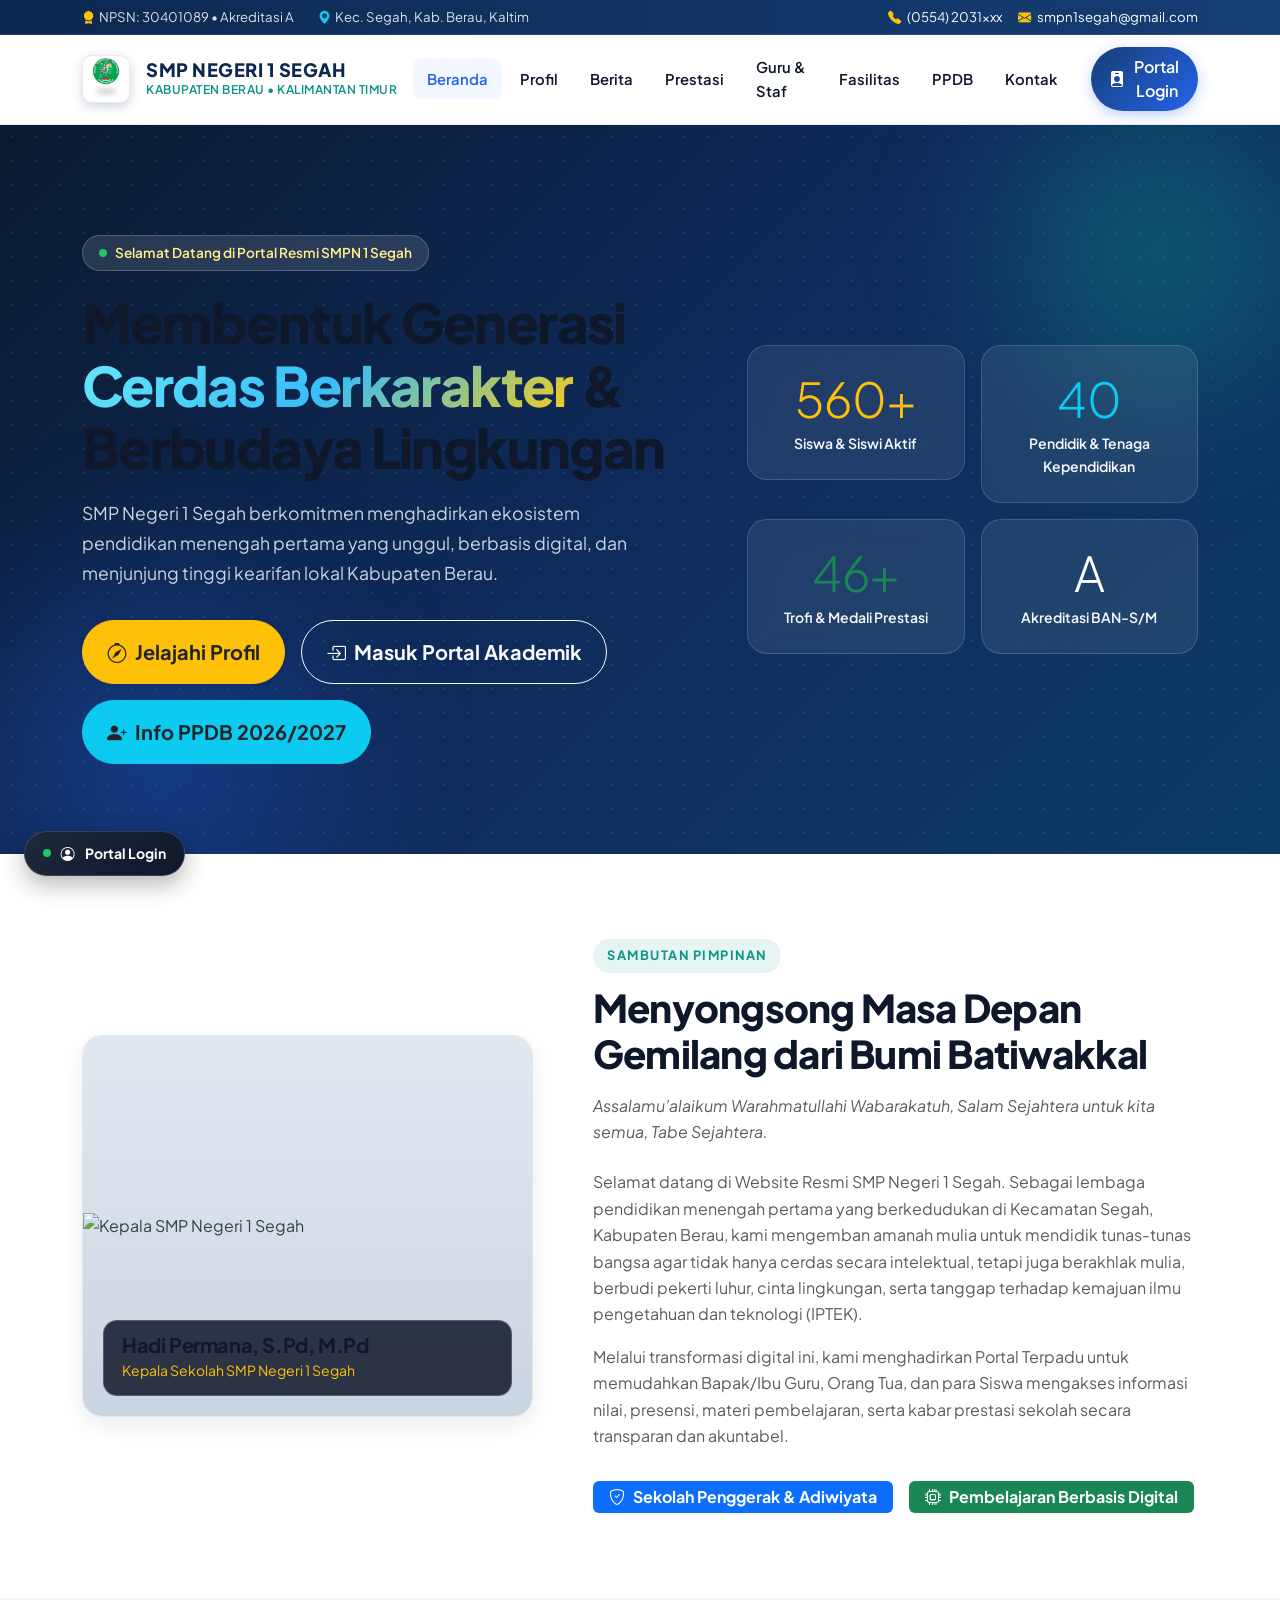
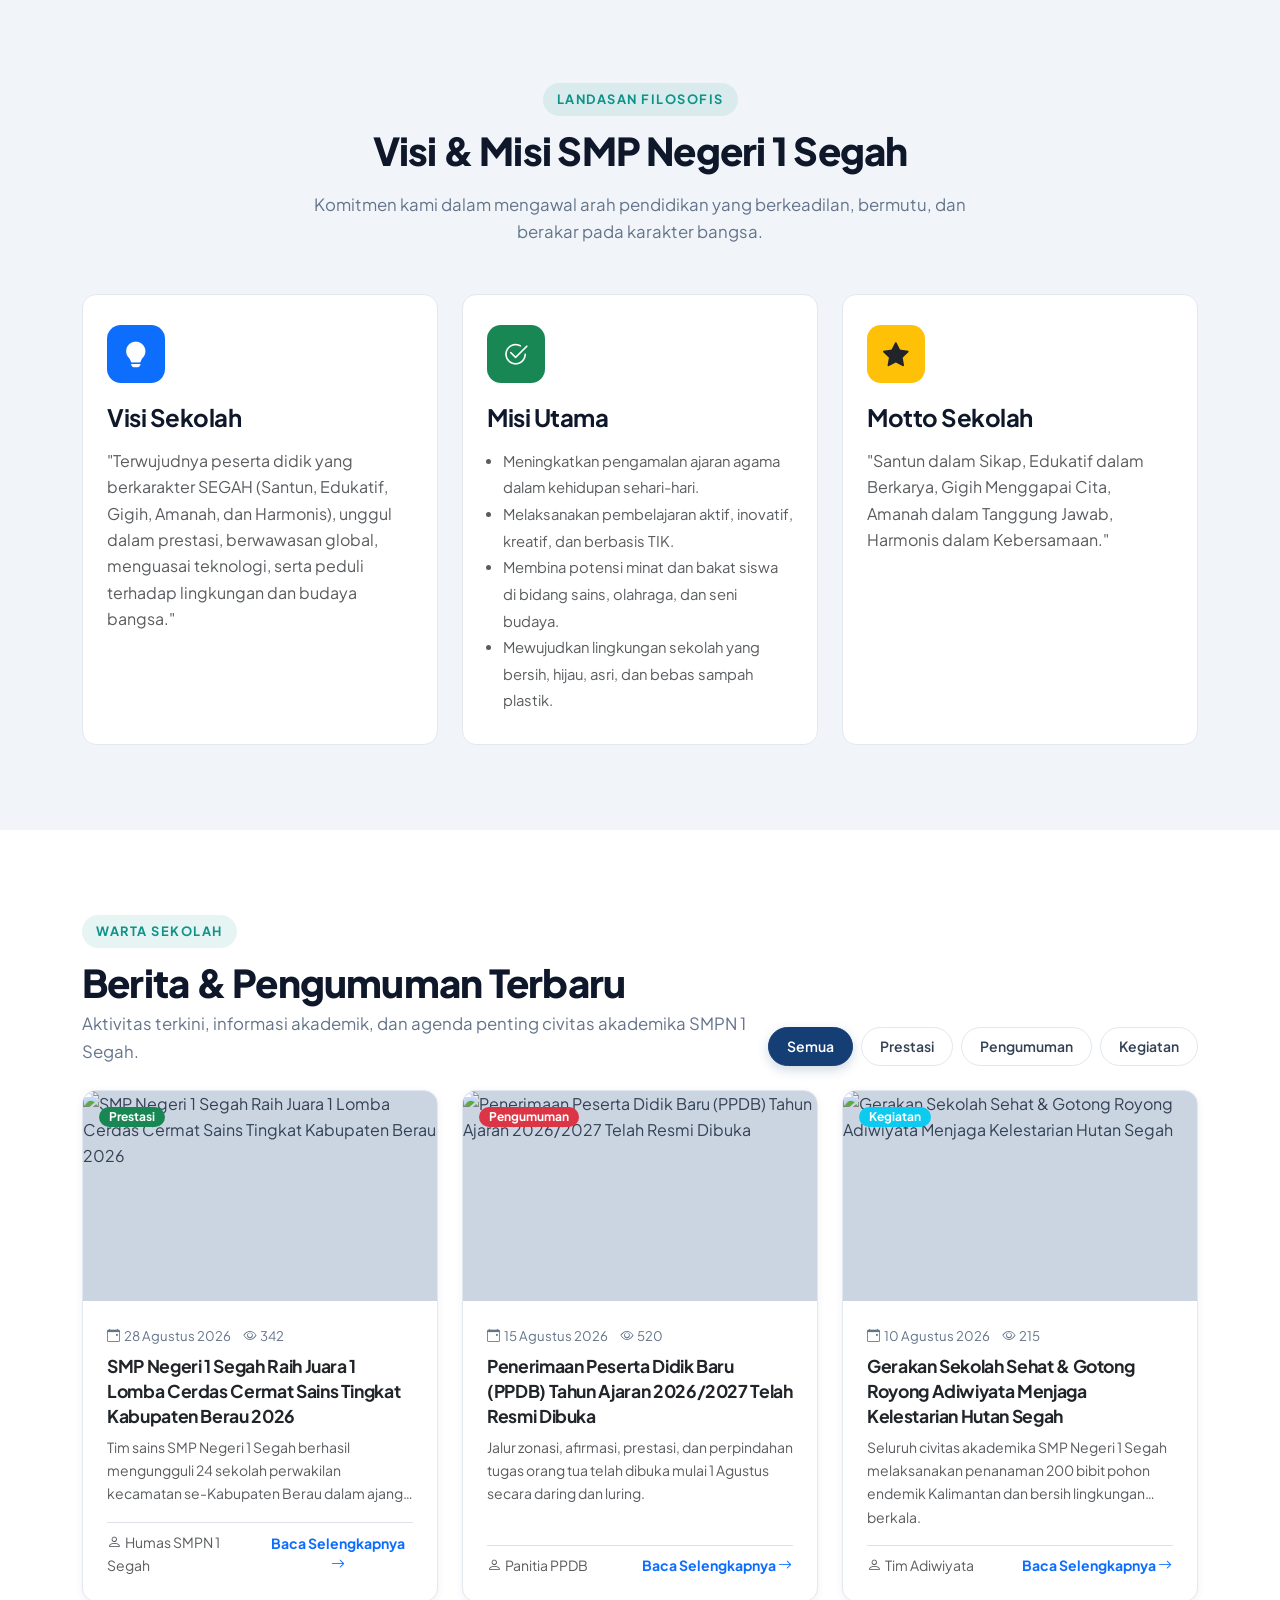
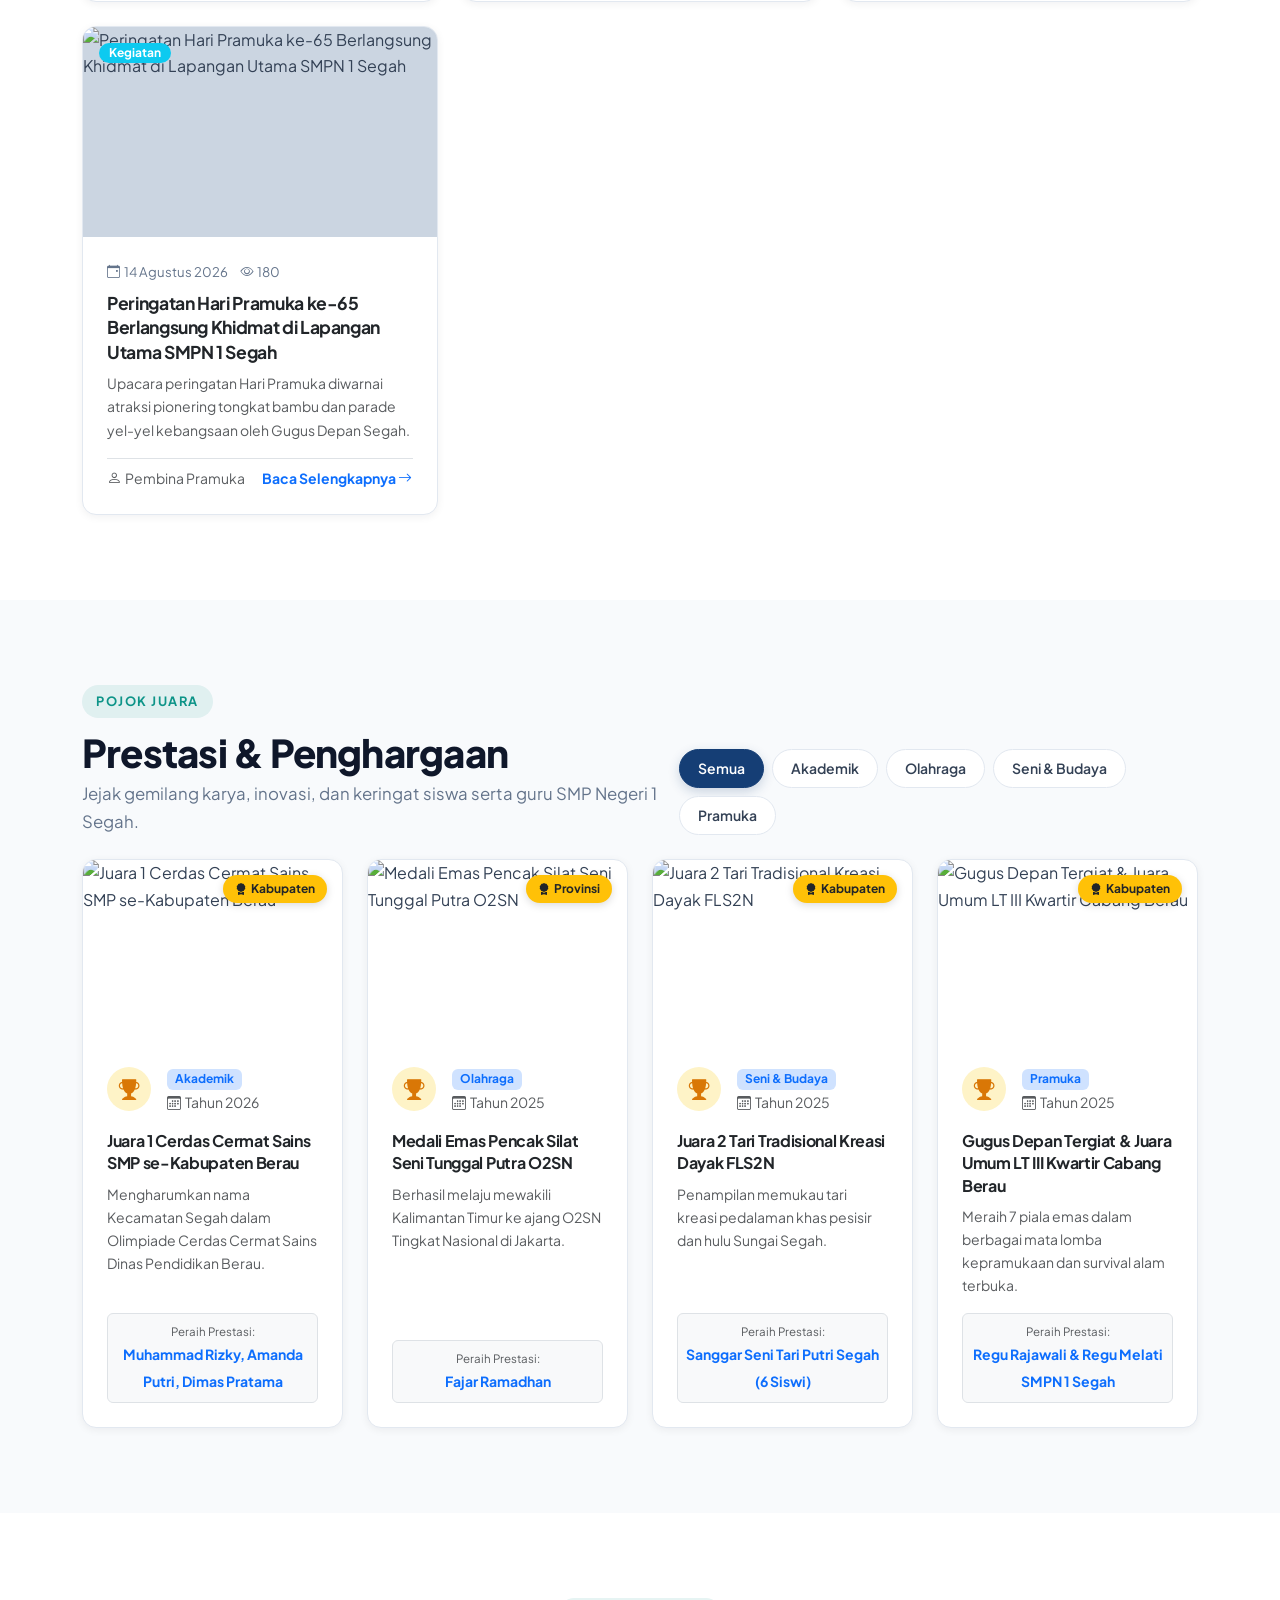
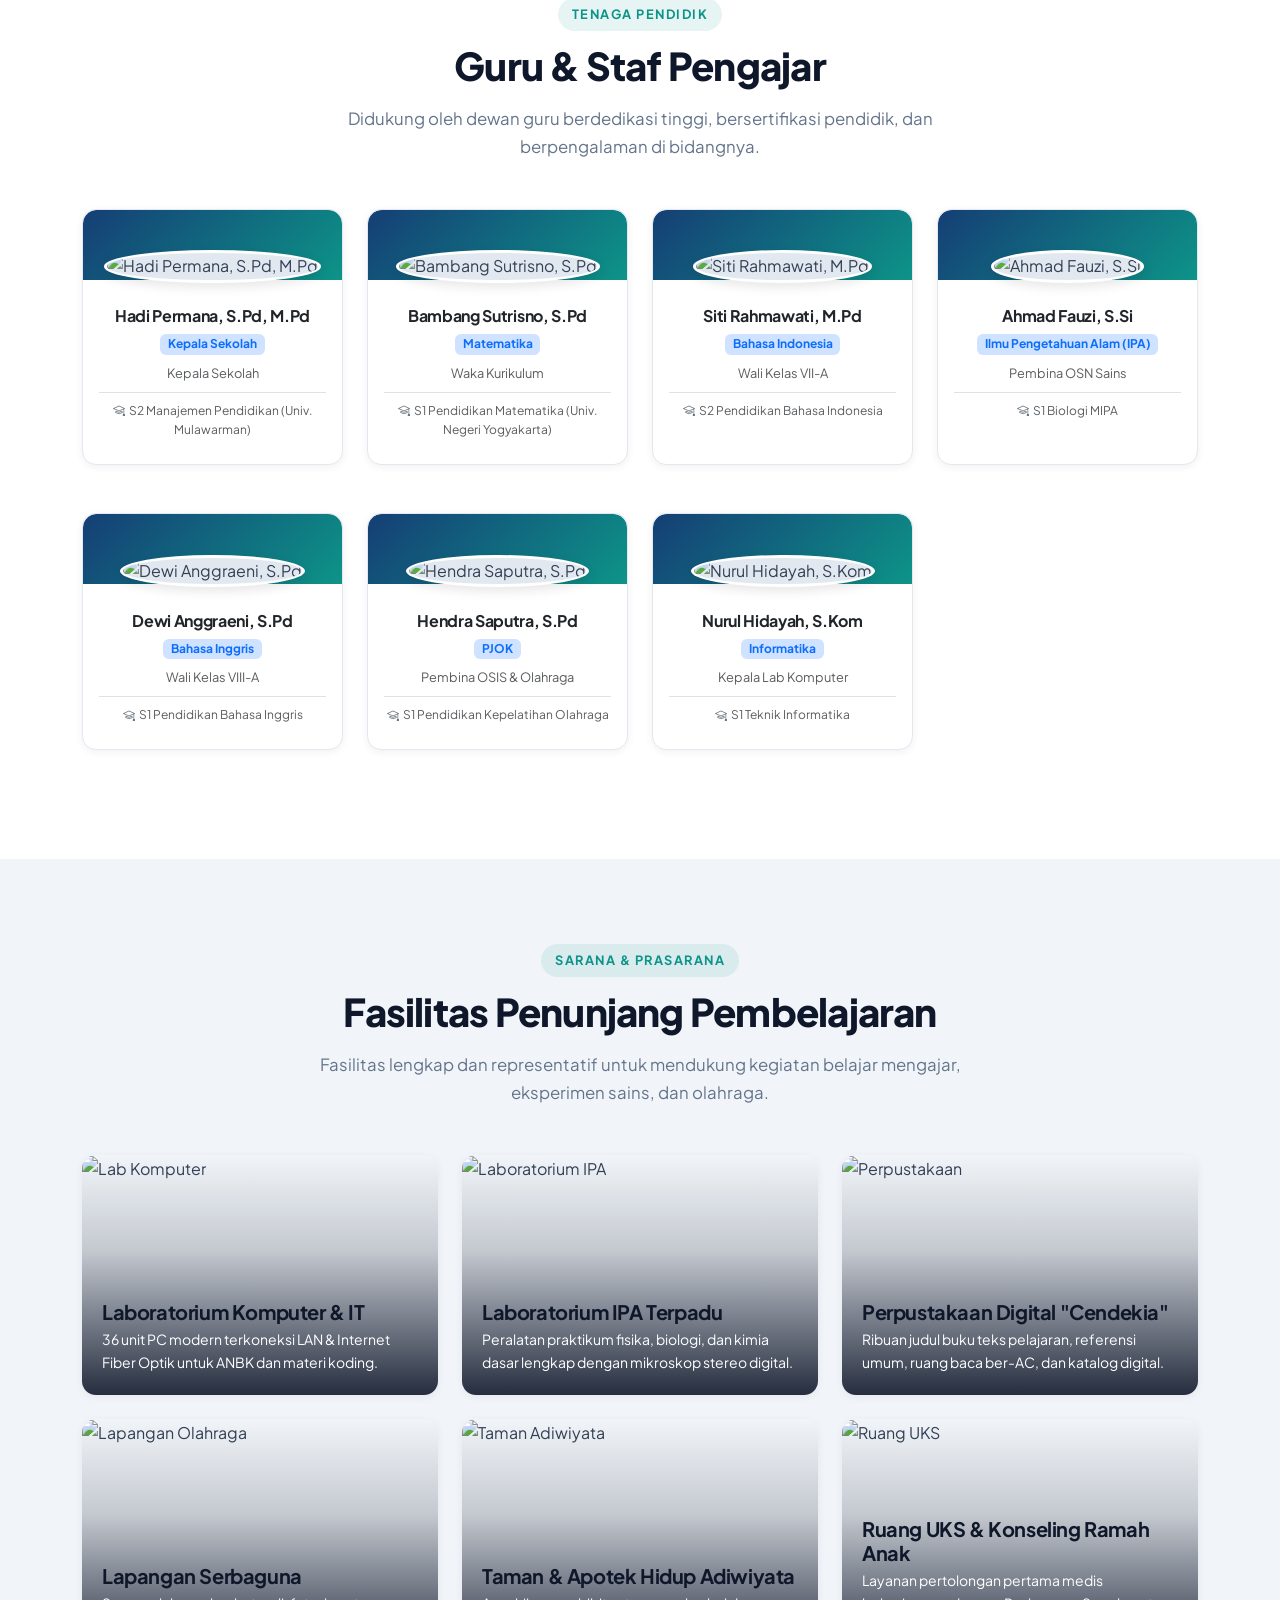
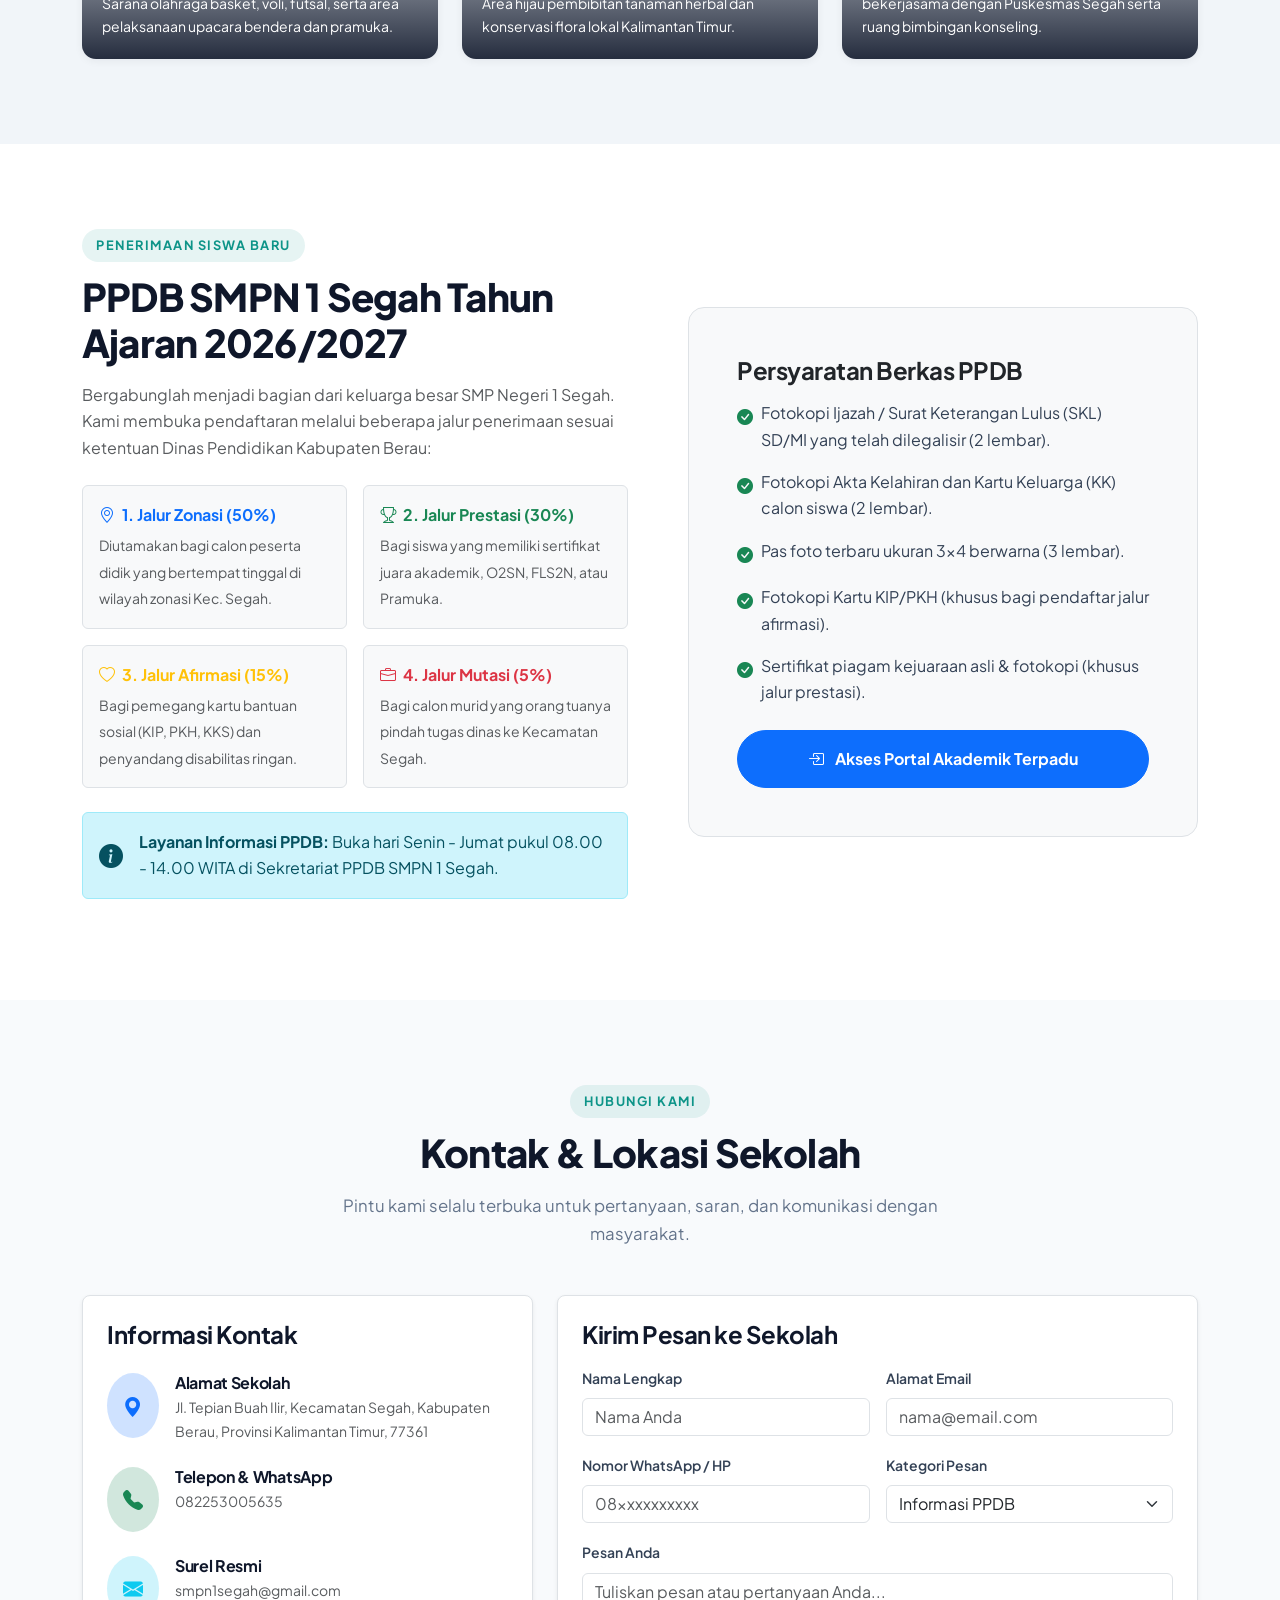
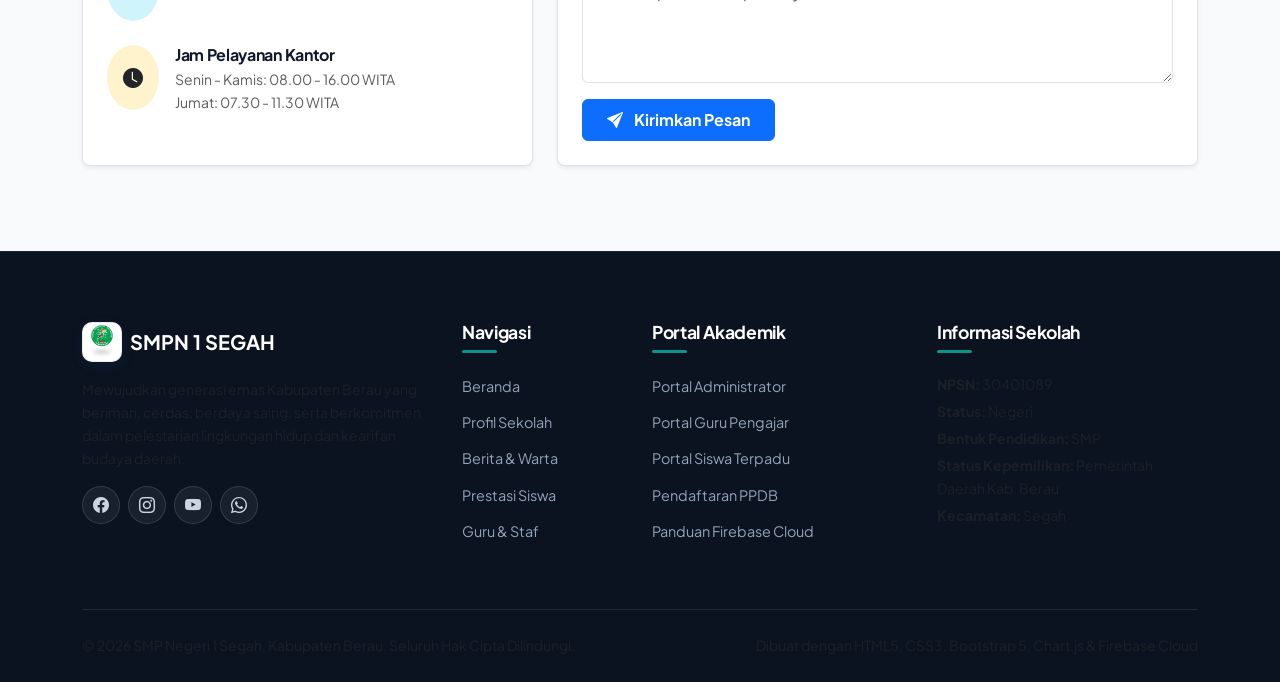
==== index.html @ 941b92c0 "Update index.html" ====
<!DOCTYPE html>
<html lang="id">
<head>
  <meta charset="UTF-8">
  <meta name="viewport" content="width=device-width, initial-scale=1.0">
  <title>SMP Negeri 1 Segah - Berkarakter, Berprestasi, Berwawasan Lingkungan</title>
  <meta name="description" content="Website Resmi SMP Negeri 1 Segah, Kabupaten Berau, Kalimantan Timur. Informasi profil sekolah, berita kegiatan, prestasi siswa, dan portal akademik terpadu.">

  <!-- Google Fonts: Plus Jakarta Sans -->
  <link rel="preconnect" href="https://fonts.googleapis.com">
  <link rel="preconnect" href="https://fonts.gstatic.com" crossorigin>
  <link href="https://fonts.googleapis.com/css2?family=Plus+Jakarta+Sans:wght@300;400;500;600;700;800&display=swap" rel="stylesheet">

  <!-- Bootstrap 5.3.3 CSS -->
  <link href="https://cdn.jsdelivr.net/npm/bootstrap@5.3.3/dist/css/bootstrap.min.css" rel="stylesheet">
  <!-- Bootstrap Icons -->
  <link rel="stylesheet" href="https://cdn.jsdelivr.net/npm/bootstrap-icons@1.11.3/font/bootstrap-icons.min.css">

  <!-- Favicon -->
  <link rel="icon" type="image/jpeg" href="logo.jpg">

  <!-- Custom CSS -->
  <link rel="stylesheet" href="css/style.css">
</head>
<body id="beranda">

  <!-- TOPBAR -->
  <div class="topbar d-none d-md-block">
    <div class="container d-flex justify-content-between align-items-center">
      <div class="d-flex align-items-center gap-4">
        <span class="d-flex align-items-center gap-1">
          <i class="bi bi-award-fill text-warning"></i> NPSN: 30401089 • Akreditasi A
        </span>
        <span class="d-flex align-items-center gap-1">
          <i class="bi bi-geo-alt-fill text-info"></i> Kec. Segah, Kab. Berau, Kaltim
        </span>
      </div>
      <div class="d-flex align-items-center gap-3">
        <a href="tel:081234567890" class="text-white text-decoration-none">
          <i class="bi bi-telephone-fill me-1 text-warning"></i> (0554) 2031xxx
        </a>
        <a href="mailto:smpn1segah@gmail.com" class="text-white text-decoration-none">
          <i class="bi bi-envelope-fill me-1 text-warning"></i> smpn1segah@gmail.com
        </a>
      </div>
    </div>
  </div>

  <!-- NAVBAR -->
  <nav class="navbar navbar-expand-lg navbar-main sticky-top">
    <div class="container">
      <a class="navbar-brand d-flex align-items-center gap-3" href="#beranda">
        <img src="logo.jpg" alt="Logo SMP Negeri 1 Segah" class="school-logo-img">
        <div>
          <div class="school-brand-title">SMP NEGERI 1 SEGAH</div>
          <div class="school-brand-sub">KABUPATEN BERAU • KALIMANTAN TIMUR</div>
        </div>
      </a>

      <button class="navbar-toggler border-0 shadow-none" type="button" data-bs-toggle="collapse" data-bs-target="#navbarMainContent" aria-controls="navbarMainContent" aria-expanded="false" aria-label="Toggle navigation">
        <i class="bi bi-list fs-1 text-primary"></i>
      </button>

      <div class="collapse navbar-collapse" id="navbarMainContent">
        <ul class="navbar-nav ms-auto mb-2 mb-lg-0 align-items-lg-center gap-lg-1">
          <li class="nav-item"><a class="nav-link active" href="#beranda">Beranda</a></li>
          <li class="nav-item"><a class="nav-link" href="#sambutan">Profil</a></li>
          <li class="nav-item"><a class="nav-link" href="#berita">Berita</a></li>
          <li class="nav-item"><a class="nav-link" href="#prestasi">Prestasi</a></li>
          <li class="nav-item"><a class="nav-link" href="#guru">Guru & Staf</a></li>
          <li class="nav-item"><a class="nav-link" href="#fasilitas">Fasilitas</a></li>
          <li class="nav-item"><a class="nav-link" href="#ppdb">PPDB</a></li>
          <li class="nav-item"><a class="nav-link" href="#kontak">Kontak</a></li>
          <li class="nav-item ms-lg-3 mt-2 mt-lg-0">
            <a href="login.html" class="btn btn-portal-nav">
              <i class="bi bi-person-badge-fill"></i>
              <span>Portal Login</span>
            </a>
          </li>
        </ul>
      </div>
    </div>
  </nav>

  <!-- HERO SECTION -->
  <header class="hero-section">
    <div class="hero-pattern"></div>
    <div class="hero-glow-1"></div>
    <div class="hero-glow-2"></div>
    <div class="container position-relative">
      <div class="row align-items-center gy-5">
        <div class="col-lg-7">
          <div class="hero-badge">
            <span class="pulse-badge"></span>
            Selamat Datang di Portal Resmi SMPN 1 Segah
          </div>
          <h1 class="hero-title">
            Membentuk Generasi <span>Cerdas Berkarakter</span> & Berbudaya Lingkungan
          </h1>
          <p class="hero-desc">
            SMP Negeri 1 Segah berkomitmen menghadirkan ekosistem pendidikan menengah pertama yang unggul, berbasis digital, dan menjunjung tinggi kearifan lokal Kabupaten Berau.
          </p>
          <div class="d-flex flex-wrap gap-3">
            <a href="#sambutan" class="btn btn-warning btn-lg fw-bold px-4 py-3 rounded-pill text-dark shadow-sm">
              <i class="bi bi-compass me-2"></i>Jelajahi Profil
            </a>
            <a href="login.html" class="btn btn-outline-light btn-lg fw-bold px-4 py-3 rounded-pill">
              <i class="bi bi-box-arrow-in-right me-2"></i>Masuk Portal Akademik
            </a>
            <a href="#ppdb" class="btn btn-info btn-lg fw-bold px-4 py-3 rounded-pill text-dark">
              <i class="bi bi-person-plus-fill me-2"></i>Info PPDB 2026/2027
            </a>
          </div>
        </div>

        <div class="col-lg-5">
          <div class="row g-3">
            <div class="col-6">
              <div class="hero-card-stat text-center">
                <div class="display-5 fw-extrabold text-warning stat-counter" data-target="560" data-suffix="+">0</div>
                <div class="small text-light mt-1 fw-semibold">Siswa & Siswi Aktif</div>
              </div>
            </div>
            <div class="col-6">
              <div class="hero-card-stat text-center">
                <div class="display-5 fw-extrabold text-info stat-counter" data-target="40">0</div>
                <div class="small text-light mt-1 fw-semibold">Pendidik & Tenaga Kependidikan</div>
              </div>
            </div>
            <div class="col-6">
              <div class="hero-card-stat text-center">
                <div class="display-5 fw-extrabold text-success stat-counter" data-target="46" data-suffix="+">0</div>
                <div class="small text-light mt-1 fw-semibold">Trofi & Medali Prestasi</div>
              </div>
            </div>
            <div class="col-6">
              <div class="hero-card-stat text-center">
                <div class="display-5 fw-extrabold text-white">A</div>
                <div class="small text-light mt-1 fw-semibold">Akreditasi BAN-S/M</div>
              </div>
            </div>
          </div>
        </div>
      </div>
    </div>
  </header>

  <!-- SAMBUTAN KEPALA SEKOLAH -->
  <section id="sambutan" class="section-padding bg-white">
    <div class="container">
      <div class="row align-items-center gy-4">
        <div class="col-lg-5">
          <div class="kepsek-card">
            <div class="kepsek-img-wrap">
              <img src="https://images.unsplash.com/photo-1560250097-0b93528c311a?w=800&auto=format&fit=crop&q=80" alt="Kepala SMP Negeri 1 Segah" class="img-fluid" style="object-fit: cover; width: 100%; height: 100%;">
              <div class="kepsek-badge">
                <h5 class="fw-bold mb-0">Hadi Permana, S.Pd, M.Pd</h5>
                <small class="text-warning">Kepala Sekolah SMP Negeri 1 Segah</small>
              </div>
            </div>
          </div>
        </div>
        <div class="col-lg-7 ps-lg-5">
          <span class="section-tag">Sambutan Pimpinan</span>
          <h2 class="section-title">Menyongsong Masa Depan Gemilang dari Bumi Batiwakkal</h2>
          <p class="text-muted leading-relaxed mb-4">
            <em>Assalamu’alaikum Warahmatullahi Wabarakatuh, Salam Sejahtera untuk kita semua, Tabe Sejahtera.</em>
          </p>
          <p class="text-muted leading-relaxed">
            Selamat datang di Website Resmi SMP Negeri 1 Segah. Sebagai lembaga pendidikan menengah pertama yang berkedudukan di Kecamatan Segah, Kabupaten Berau, kami mengemban amanah mulia untuk mendidik tunas-tunas bangsa agar tidak hanya cerdas secara intelektual, tetapi juga berakhlak mulia, berbudi pekerti luhur, cinta lingkungan, serta tanggap terhadap kemajuan ilmu pengetahuan dan teknologi (IPTEK).
          </p>
          <p class="text-muted leading-relaxed">
            Melalui transformasi digital ini, kami menghadirkan Portal Terpadu untuk memudahkan Bapak/Ibu Guru, Orang Tua, dan para Siswa mengakses informasi nilai, presensi, materi pembelajaran, serta kabar prestasi sekolah secara transparan dan akuntabel.
          </p>
          <div class="d-flex align-items-center gap-3 pt-3">
            <div class="badge bg-primary px-3 py-2 fs-6">
              <i class="bi bi-shield-check me-2"></i>Sekolah Penggerak & Adiwiyata
            </div>
            <div class="badge bg-success px-3 py-2 fs-6">
              <i class="bi bi-cpu me-2"></i>Pembelajaran Berbasis Digital
            </div>
          </div>
        </div>
      </div>
    </div>
  </section>

  <!-- VISI & MISI & NILAI -->
  <section class="section-padding" style="background-color: #f1f5f9;">
    <div class="container">
      <div class="text-center mb-5">
        <span class="section-tag">Landasan Filosofis</span>
        <h2 class="section-title">Visi & Misi SMP Negeri 1 Segah</h2>
        <p class="section-subtitle">Komitmen kami dalam mengawal arah pendidikan yang berkeadilan, bermutu, dan berakar pada karakter bangsa.</p>
      </div>

      <div class="row g-4">
        <div class="col-lg-4">
          <div class="vm-card">
            <div class="vm-icon bg-primary text-white">
              <i class="bi bi-lightbulb-fill"></i>
            </div>
            <h4 class="fw-bold mb-3">Visi Sekolah</h4>
            <p class="text-muted">
              "Terwujudnya peserta didik yang berkarakter SEGAH (Santun, Edukatif, Gigih, Amanah, dan Harmonis), unggul dalam prestasi, berwawasan global, menguasai teknologi, serta peduli terhadap lingkungan dan budaya bangsa."
            </p>
          </div>
        </div>
        <div class="col-lg-4">
          <div class="vm-card">
            <div class="vm-icon bg-success text-white">
              <i class="bi bi-check2-circle"></i>
            </div>
            <h4 class="fw-bold mb-3">Misi Utama</h4>
            <ul class="text-muted ps-3 mb-0" style="font-size: 0.925rem; line-height: 1.8;">
              <li>Meningkatkan pengamalan ajaran agama dalam kehidupan sehari-hari.</li>
              <li>Melaksanakan pembelajaran aktif, inovatif, kreatif, dan berbasis TIK.</li>
              <li>Membina potensi minat dan bakat siswa di bidang sains, olahraga, dan seni budaya.</li>
              <li>Mewujudkan lingkungan sekolah yang bersih, hijau, asri, dan bebas sampah plastik.</li>
            </ul>
          </div>
        </div>
        <div class="col-lg-4">
          <div class="vm-card">
            <div class="vm-icon bg-warning text-dark">
              <i class="bi bi-star-fill"></i>
            </div>
            <h4 class="fw-bold mb-3">Motto Sekolah</h4>
            <p class="text-muted">
              "Santun dalam Sikap, Edukatif dalam Berkarya, Gigih Menggapai Cita, Amanah dalam Tanggung Jawab, Harmonis dalam Kebersamaan."
            </p>
          </div>
        </div>
      </div>
    </div>
  </section>

  <!-- BERITA DAN PENGUMUMAN -->
  <section id="berita" class="section-padding bg-white">
    <div class="container">
      <div class="d-flex flex-column flex-md-row justify-content-between align-items-md-end mb-4">
        <div>
          <span class="section-tag">Warta Sekolah</span>
          <h2 class="section-title mb-1">Berita & Pengumuman Terbaru</h2>
          <p class="section-subtitle ms-0">Aktivitas terkini, informasi akademik, dan agenda penting civitas akademika SMPN 1 Segah.</p>
        </div>
        <div class="mt-3 mt-md-0 d-flex flex-wrap gap-2">
          <button class="btn-filter news-filter-btn active" onclick="filterNews('all', this)">Semua</button>
          <button class="btn-filter news-filter-btn" onclick="filterNews('Prestasi', this)">Prestasi</button>
          <button class="btn-filter news-filter-btn" onclick="filterNews('Pengumuman', this)">Pengumuman</button>
          <button class="btn-filter news-filter-btn" onclick="filterNews('Kegiatan', this)">Kegiatan</button>
        </div>
      </div>

      <!-- Container Berita Dinamis -->
      <div class="row g-4" id="public-news-list">
        <!-- Rendered via JS -->
      </div>
    </div>
  </section>

  <!-- PRESTASI SEKOLAH -->
  <section id="prestasi" class="section-padding" style="background-color: #f8fafc;">
    <div class="container">
      <div class="d-flex flex-column flex-md-row justify-content-between align-items-md-end mb-4">
        <div>
          <span class="section-tag">Pojok Juara</span>
          <h2 class="section-title mb-1">Prestasi & Penghargaan</h2>
          <p class="section-subtitle ms-0">Jejak gemilang karya, inovasi, dan keringat siswa serta guru SMP Negeri 1 Segah.</p>
        </div>
        <div class="mt-3 mt-md-0 d-flex flex-wrap gap-2">
          <button class="btn-filter ach-filter-btn active" onclick="filterAchievements('all', this)">Semua</button>
          <button class="btn-filter ach-filter-btn" onclick="filterAchievements('Akademik', this)">Akademik</button>
          <button class="btn-filter ach-filter-btn" onclick="filterAchievements('Olahraga', this)">Olahraga</button>
          <button class="btn-filter ach-filter-btn" onclick="filterAchievements('Seni & Budaya', this)">Seni & Budaya</button>
          <button class="btn-filter ach-filter-btn" onclick="filterAchievements('Pramuka', this)">Pramuka</button>
        </div>
      </div>

      <!-- Container Prestasi Dinamis -->
      <div class="row g-4" id="public-achievements-list">
        <!-- Rendered via JS -->
      </div>
    </div>
  </section>

  <!-- GURU DAN TENAGA KEPENDIDIKAN -->
  <section id="guru" class="section-padding bg-white">
    <div class="container">
      <div class="text-center mb-5">
        <span class="section-tag">Tenaga Pendidik</span>
        <h2 class="section-title">Guru & Staf Pengajar</h2>
        <p class="section-subtitle">Didukung oleh dewan guru berdedikasi tinggi, bersertifikasi pendidik, dan berpengalaman di bidangnya.</p>
      </div>

      <div class="row g-4" id="public-teachers-list">
        <!-- Rendered via JS -->
      </div>
    </div>
  </section>

  <!-- FASILITAS & SARANA PRASARANA -->
  <section id="fasilitas" class="section-padding" style="background-color: #f1f5f9;">
    <div class="container">
      <div class="text-center mb-5">
        <span class="section-tag">Sarana & Prasarana</span>
        <h2 class="section-title">Fasilitas Penunjang Pembelajaran</h2>
        <p class="section-subtitle">Fasilitas lengkap dan representatif untuk mendukung kegiatan belajar mengajar, eksperimen sains, dan olahraga.</p>
      </div>

      <div class="row g-4">
        <div class="col-lg-4 col-md-6">
          <div class="facility-card">
            <img src="https://images.unsplash.com/photo-1562774053-701939374585?w=800&auto=format&fit=crop&q=80" alt="Lab Komputer">
            <div class="facility-overlay">
              <h5 class="fw-bold mb-1">Laboratorium Komputer & IT</h5>
              <small>36 unit PC modern terkoneksi LAN & Internet Fiber Optik untuk ANBK dan materi koding.</small>
            </div>
          </div>
        </div>
        <div class="col-lg-4 col-md-6">
          <div class="facility-card">
            <img src="https://images.unsplash.com/photo-1532094349884-543bc11b234d?w=800&auto=format&fit=crop&q=80" alt="Laboratorium IPA">
            <div class="facility-overlay">
              <h5 class="fw-bold mb-1">Laboratorium IPA Terpadu</h5>
              <small>Peralatan praktikum fisika, biologi, dan kimia dasar lengkap dengan mikroskop stereo digital.</small>
            </div>
          </div>
        </div>
        <div class="col-lg-4 col-md-6">
          <div class="facility-card">
            <img src="https://images.unsplash.com/photo-1521587760476-6c12a4b040da?w=800&auto=format&fit=crop&q=80" alt="Perpustakaan">
            <div class="facility-overlay">
              <h5 class="fw-bold mb-1">Perpustakaan Digital "Cendekia"</h5>
              <small>Ribuan judul buku teks pelajaran, referensi umum, ruang baca ber-AC, dan katalog digital.</small>
            </div>
          </div>
        </div>
        <div class="col-lg-4 col-md-6">
          <div class="facility-card">
            <img src="https://images.unsplash.com/photo-1534438327276-14e5300c3a48?w=800&auto=format&fit=crop&q=80" alt="Lapangan Olahraga">
            <div class="facility-overlay">
              <h5 class="fw-bold mb-1">Lapangan Serbaguna</h5>
              <small>Sarana olahraga basket, voli, futsal, serta area pelaksanaan upacara bendera dan pramuka.</small>
            </div>
          </div>
        </div>
        <div class="col-lg-4 col-md-6">
          <div class="facility-card">
            <img src="https://images.unsplash.com/photo-1544717305-2782549b5136?w=800&auto=format&fit=crop&q=80" alt="Taman Adiwiyata">
            <div class="facility-overlay">
              <h5 class="fw-bold mb-1">Taman & Apotek Hidup Adiwiyata</h5>
              <small>Area hijau pembibitan tanaman herbal dan konservasi flora lokal Kalimantan Timur.</small>
            </div>
          </div>
        </div>
        <div class="col-lg-4 col-md-6">
          <div class="facility-card">
            <img src="https://images.unsplash.com/photo-1519494026892-80bbd2d6fd0d?w=800&auto=format&fit=crop&q=80" alt="Ruang UKS">
            <div class="facility-overlay">
              <h5 class="fw-bold mb-1">Ruang UKS & Konseling Ramah Anak</h5>
              <small>Layanan pertolongan pertama medis bekerjasama dengan Puskesmas Segah serta ruang bimbingan konseling.</small>
            </div>
          </div>
        </div>
      </div>
    </div>
  </section>

  <!-- PPDB ONLINE SECTION -->
  <section id="ppdb" class="section-padding bg-white">
    <div class="container">
      <div class="row align-items-center gy-4">
        <div class="col-lg-6">
          <span class="section-tag">Penerimaan Siswa Baru</span>
          <h2 class="section-title">PPDB SMPN 1 Segah Tahun Ajaran 2026/2027</h2>
          <p class="text-muted leading-relaxed mb-4">
            Bergabunglah menjadi bagian dari keluarga besar SMP Negeri 1 Segah. Kami membuka pendaftaran melalui beberapa jalur penerimaan sesuai ketentuan Dinas Pendidikan Kabupaten Berau:
          </p>
          <div class="row g-3 mb-4">
            <div class="col-sm-6">
              <div class="p-3 border rounded bg-light">
                <strong class="text-primary d-block mb-1"><i class="bi bi-geo-alt me-1"></i> 1. Jalur Zonasi (50%)</strong>
                <small class="text-muted">Diutamakan bagi calon peserta didik yang bertempat tinggal di wilayah zonasi Kec. Segah.</small>
              </div>
            </div>
            <div class="col-sm-6">
              <div class="p-3 border rounded bg-light">
                <strong class="text-success d-block mb-1"><i class="bi bi-trophy me-1"></i> 2. Jalur Prestasi (30%)</strong>
                <small class="text-muted">Bagi siswa yang memiliki sertifikat juara akademik, O2SN, FLS2N, atau Pramuka.</small>
              </div>
            </div>
            <div class="col-sm-6">
              <div class="p-3 border rounded bg-light">
                <strong class="text-warning d-block mb-1"><i class="bi bi-heart me-1"></i> 3. Jalur Afirmasi (15%)</strong>
                <small class="text-muted">Bagi pemegang kartu bantuan sosial (KIP, PKH, KKS) dan penyandang disabilitas ringan.</small>
              </div>
            </div>
            <div class="col-sm-6">
              <div class="p-3 border rounded bg-light">
                <strong class="text-danger d-block mb-1"><i class="bi bi-briefcase me-1"></i> 4. Jalur Mutasi (5%)</strong>
                <small class="text-muted">Bagi calon murid yang orang tuanya pindah tugas dinas ke Kecamatan Segah.</small>
              </div>
            </div>
          </div>
          <div class="alert alert-info d-flex align-items-center" role="alert">
            <i class="bi bi-info-circle-fill fs-4 me-3"></i>
            <div>
              <strong>Layanan Informasi PPDB:</strong> Buka hari Senin - Jumat pukul 08.00 - 14.00 WITA di Sekretariat PPDB SMPN 1 Segah.
            </div>
          </div>
        </div>

        <div class="col-lg-6 ps-lg-5">
          <div class="p-4 p-md-5 rounded-4 shadow-md bg-light border">
            <h4 class="fw-bold mb-3 text-dark">Persyaratan Berkas PPDB</h4>
            <ul class="list-unstyled mb-4">
              <li class="mb-3 d-flex align-items-start gap-2">
                <i class="bi bi-check-circle-fill text-success mt-1"></i>
                <span>Fotokopi Ijazah / Surat Keterangan Lulus (SKL) SD/MI yang telah dilegalisir (2 lembar).</span>
              </li>
              <li class="mb-3 d-flex align-items-start gap-2">
                <i class="bi bi-check-circle-fill text-success mt-1"></i>
                <span>Fotokopi Akta Kelahiran dan Kartu Keluarga (KK) calon siswa (2 lembar).</span>
              </li>
              <li class="mb-3 d-flex align-items-start gap-2">
                <i class="bi bi-check-circle-fill text-success mt-1"></i>
                <span>Pas foto terbaru ukuran 3x4 berwarna (3 lembar).</span>
              </li>
              <li class="mb-3 d-flex align-items-start gap-2">
                <i class="bi bi-check-circle-fill text-success mt-1"></i>
                <span>Fotokopi Kartu KIP/PKH (khusus bagi pendaftar jalur afirmasi).</span>
              </li>
              <li class="mb-3 d-flex align-items-start gap-2">
                <i class="bi bi-check-circle-fill text-success mt-1"></i>
                <span>Sertifikat piagam kejuaraan asli & fotokopi (khusus jalur prestasi).</span>
              </li>
            </ul>
            <a href="login.html" class="btn btn-primary w-100 py-3 fw-bold rounded-pill">
              <i class="bi bi-box-arrow-in-right me-2"></i> Akses Portal Akademik Terpadu
            </a>
          </div>
        </div>
      </div>
    </div>
  </section>

  <!-- KONTAK DAN PETA LOKASI -->
  <section id="kontak" class="section-padding" style="background-color: #f8fafc;">
    <div class="container">
      <div class="text-center mb-5">
        <span class="section-tag">Hubungi Kami</span>
        <h2 class="section-title">Kontak & Lokasi Sekolah</h2>
        <p class="section-subtitle">Pintu kami selalu terbuka untuk pertanyaan, saran, dan komunikasi dengan masyarakat.</p>
      </div>

      <div class="row g-4">
        <div class="col-lg-5">
          <div class="p-4 bg-white rounded-3 border h-100 shadow-sm">
            <h4 class="fw-bold mb-4">Informasi Kontak</h4>
            <div class="d-flex align-items-start gap-3 mb-4">
              <div class="bg-primary-subtle text-primary p-3 rounded-circle">
                <i class="bi bi-geo-alt-fill fs-5"></i>
              </div>
              <div>
                <h6 class="fw-bold mb-1">Alamat Sekolah</h6>
                <p class="text-muted small mb-0">Jl. Tepian Buah Ilir, Kecamatan Segah, Kabupaten Berau, Provinsi Kalimantan Timur, 77361</p>
              </div>
            </div>

            <div class="d-flex align-items-start gap-3 mb-4">
              <div class="bg-success-subtle text-success p-3 rounded-circle">
                <i class="bi bi-telephone-fill fs-5"></i>
              </div>
              <div>
                <h6 class="fw-bold mb-1">Telepon & WhatsApp</h6>
                <p class="text-muted small mb-0">082253005635</p>
              </div>
            </div>

            <div class="d-flex align-items-start gap-3 mb-4">
              <div class="bg-info-subtle text-info p-3 rounded-circle">
                <i class="bi bi-envelope-fill fs-5"></i>
              </div>
              <div>
                <h6 class="fw-bold mb-1">Surel Resmi</h6>
                <p class="text-muted small mb-0">smpn1segah@gmail.com</p>
              </div>
            </div>

            <div class="d-flex align-items-start gap-3">
              <div class="bg-warning-subtle text-dark p-3 rounded-circle">
                <i class="bi bi-clock-fill fs-5"></i>
              </div>
              <div>
                <h6 class="fw-bold mb-1">Jam Pelayanan Kantor</h6>
                <p class="text-muted small mb-0">Senin - Kamis: 08.00 - 16.00 WITA<br>Jumat: 07.30 - 11.30 WITA</p>
              </div>
            </div>
          </div>
        </div>

        <div class="col-lg-7">
          <div class="p-4 bg-white rounded-3 border h-100 shadow-sm">
            <h4 class="fw-bold mb-3">Kirim Pesan ke Sekolah</h4>
            <form id="contactForm">
              <div class="row g-3">
                <div class="col-md-6">
                  <label class="form-label small fw-semibold">Nama Lengkap</label>
                  <input type="text" class="form-control" placeholder="Nama Anda" required>
                </div>
                <div class="col-md-6">
                  <label class="form-label small fw-semibold">Alamat Email</label>
                  <input type="email" class="form-control" placeholder="nama@email.com" required>
                </div>
                <div class="col-md-6">
                  <label class="form-label small fw-semibold">Nomor WhatsApp / HP</label>
                  <input type="tel" class="form-control" placeholder="08xxxxxxxxxx" required>
                </div>
                <div class="col-md-6">
                  <label class="form-label small fw-semibold">Kategori Pesan</label>
                  <select class="form-select">
                    <option value="Informasi PPDB">Informasi PPDB</option>
                    <option value="Akademik & Nilai">Akademik & Nilai</option>
                    <option value="Pengaduan / Saran">Pengaduan / Saran</option>
                    <option value="Kerjasama">Kerjasama Lembaga</option>
                  </select>
                </div>
                <div class="col-12">
                  <label class="form-label small fw-semibold">Pesan Anda</label>
                  <textarea class="form-control" rows="4" placeholder="Tuliskan pesan atau pertanyaan Anda..." required></textarea>
                </div>
                <div class="col-12">
                  <button type="submit" class="btn btn-primary px-4 py-2 fw-bold">
                    <i class="bi bi-send-fill me-2"></i> Kirimkan Pesan
                  </button>
                </div>
              </div>
            </form>
          </div>
        </div>
      </div>
    </div>
  </section>

  <!-- FOOTER -->
  <footer class="footer-main">
    <div class="container">
      <div class="row g-4 mb-5">
        <div class="col-lg-4">
          <div class="d-flex align-items-center gap-2 mb-3">
            <img src="logo.jpg" alt="Logo SMP Negeri 1 Segah" class="school-logo-img" style="width: 40px; height: 40px;">
            <span class="fs-5 fw-bold text-white">SMPN 1 SEGAH</span>
          </div>
          <p class="small text-muted mb-3">
            Mewujudkan generasi emas Kabupaten Berau yang beriman, cerdas, berdaya saing, serta berkomitmen dalam pelestarian lingkungan hidup dan kearifan budaya daerah.
          </p>
          <div class="d-flex gap-2">
            <a href="#" class="social-icon-btn" title="Facebook"><i class="bi bi-facebook"></i></a>
            <a href="#" class="social-icon-btn" title="Instagram"><i class="bi bi-instagram"></i></a>
            <a href="#" class="social-icon-btn" title="YouTube"><i class="bi bi-youtube"></i></a>
            <a href="#" class="social-icon-btn" title="WhatsApp"><i class="bi bi-whatsapp"></i></a>
          </div>
        </div>

        <div class="col-lg-2 col-md-4">
          <h5 class="footer-title">Navigasi</h5>
          <ul class="list-unstyled footer-links">
            <li><a href="#beranda">Beranda</a></li>
            <li><a href="#sambutan">Profil Sekolah</a></li>
            <li><a href="#berita">Berita & Warta</a></li>
            <li><a href="#prestasi">Prestasi Siswa</a></li>
            <li><a href="#guru">Guru & Staf</a></li>
          </ul>
        </div>

        <div class="col-lg-3 col-md-4">
          <h5 class="footer-title">Portal Akademik</h5>
          <ul class="list-unstyled footer-links">
            <li><a href="login.html?role=admin">Portal Administrator</a></li>
            <li><a href="login.html?role=guru">Portal Guru Pengajar</a></li>
            <li><a href="login.html?role=siswa">Portal Siswa Terpadu</a></li>
            <li><a href="#ppdb">Pendaftaran PPDB</a></li>
            <li><a href="login.html">Panduan Firebase Cloud</a></li>
          </ul>
        </div>

        <div class="col-lg-3 col-md-4">
          <h5 class="footer-title">Informasi Sekolah</h5>
          <p class="small text-muted mb-1"><strong>NPSN:</strong> 30401089</p>
          <p class="small text-muted mb-1"><strong>Status:</strong> Negeri</p>
          <p class="small text-muted mb-1"><strong>Bentuk Pendidikan:</strong> SMP</p>
          <p class="small text-muted mb-1"><strong>Status Kepemilikan:</strong> Pemerintah Daerah Kab. Berau</p>
          <p class="small text-muted"><strong>Kecamatan:</strong> Segah</p>
        </div>
      </div>

      <div class="pt-4 border-top border-secondary border-opacity-25 d-flex flex-column flex-md-row justify-content-between align-items-center gap-2">
        <small class="text-muted">© 2026 SMP Negeri 1 Segah, Kabupaten Berau. Seluruh Hak Cipta Dilindungi.</small>
        <small class="text-muted">Dibuat dengan HTML5, CSS3, Bootstrap 5, Chart.js & Firebase Cloud</small>
      </div>
    </div>
  </footer>

  <!-- FLOATING ACTION BUTTONS -->
  <a href="login.html" class="floating-portal-btn" title="Masuk ke Portal Akademik">
    <span class="pulse-badge"></span>
    <i class="bi bi-person-circle"></i>
    <span>Portal Login</span>
  </a>

  <button class="btn-back-to-top" title="Kembali ke atas">
    <i class="bi bi-chevron-up"></i>
  </button>

  <!-- MODAL DETAIL BERITA -->
  <div class="modal fade" id="newsDetailModal" tabindex="-1" aria-labelledby="newsModalTitle" aria-hidden="true">
    <div class="modal-dialog modal-lg modal-dialog-centered modal-dialog-scrollable">
      <div class="modal-content border-0 shadow-lg">
        <div class="modal-header border-0 pb-0">
          <span id="newsModalCategory" class="badge bg-primary me-2">Kategori</span>
          <button type="button" class="btn-close" data-bs-dismiss="modal" aria-label="Close"></button>
        </div>
        <div class="modal-body px-4 pt-2">
          <h3 id="newsModalTitle" class="fw-bold mb-3 text-dark">Judul Berita</h3>
          <div class="d-flex align-items-center gap-3 text-muted small mb-3 pb-2 border-bottom">
            <span><i class="bi bi-calendar-event me-1"></i><span id="newsModalDate">-</span></span>
            <span><i class="bi bi-person me-1"></i><span id="newsModalAuthor">Humas</span></span>
          </div>
          <div class="mb-4 rounded overflow-hidden" style="max-height: 380px;">
            <img id="newsModalImage" src="" alt="Berita" class="w-100 object-fit-cover" style="height: 100%;">
          </div>
          <div id="newsModalContent" class="text-secondary leading-relaxed" style="font-size: 1.05rem; line-height: 1.8;">
            <!-- Isi Berita -->
          </div>
        </div>
        <div class="modal-footer border-0">
          <button type="button" class="btn btn-secondary px-4 rounded-pill" data-bs-dismiss="modal">Tutup</button>
        </div>
      </div>
    </div>
  </div>

  <!-- FIREBASE SDK COMPAT (CDN) -->
  <script src="https://www.gstatic.com/firebasejs/10.8.0/firebase-app-compat.js"></script>
  <script src="https://www.gstatic.com/firebasejs/10.8.0/firebase-auth-compat.js"></script>
  <script src="https://www.gstatic.com/firebasejs/10.8.0/firebase-firestore-compat.js"></script>

  <!-- BOOTSTRAP 5.3.3 BUNDLE JS -->
  <script src="https://cdn.jsdelivr.net/npm/bootstrap@5.3.3/dist/js/bootstrap.bundle.min.js"></script>

  <!-- CUSTOM SCRIPTS -->
  <script src="js/firebase-config.js"></script>
  <script src="js/db.js"></script>
  <script src="js/auth.js"></script>
  <script src="js/main.js"></script>
</body>
</html>
---- css/style.css ----
/* ==========================================================================
   SMP NEGERI 1 SEGAH - Modern Public Website Stylesheet
   Framework: Bootstrap 5 + Custom Modern UI
   ========================================================================== */

:root {
  --primary: #153e75;
  --primary-dark: #0d2850;
  --primary-light: #2563eb;
  --secondary: #0d9488;
  --secondary-dark: #0f766e;
  --accent: #f59e0b;
  --accent-light: #fef3c7;
  --dark: #0f172a;
  --light: #f8fafc;
  --card-bg: #ffffff;
  --border-color: #e2e8f0;
  --text-main: #334155;
  --text-muted: #64748b;
  --font-main: 'Plus Jakarta Sans', system-ui, -apple-system, sans-serif;
  --shadow-sm: 0 2px 8px rgba(15, 23, 42, 0.06);
  --shadow-md: 0 8px 24px rgba(15, 23, 42, 0.08);
  --shadow-lg: 0 16px 40px rgba(15, 23, 42, 0.12);
  --radius-sm: 8px;
  --radius-md: 14px;
  --radius-lg: 20px;
  --radius-full: 9999px;
  --transition: all 0.3s cubic-bezier(0.4, 0, 0.2, 1);
}

* {
  box-sizing: border-box;
}

body {
  font-family: var(--font-main);
  color: var(--text-main);
  background-color: #f8fafc;
  line-height: 1.65;
  overflow-x: hidden;
}

h1, h2, h3, h4, h5, h6 {
  font-weight: 700;
  color: var(--dark);
  letter-spacing: -0.02em;
}

a {
  text-decoration: none;
  transition: var(--transition);
}

/* ================= TOPBAR ================= */
.topbar {
  background: linear-gradient(90deg, var(--primary-dark) 0%, var(--primary) 100%);
  color: rgba(255, 255, 255, 0.85);
  font-size: 0.825rem;
  padding: 6px 0;
  border-bottom: 1px solid rgba(255, 255, 255, 0.1);
}

.topbar a {
  color: rgba(255, 255, 255, 0.85);
}

.topbar a:hover {
  color: #ffffff;
}

/* ================= NAVBAR ================= */
.navbar-main {
  background: rgba(255, 255, 255, 0.94);
  backdrop-filter: blur(14px);
  -webkit-backdrop-filter: blur(14px);
  border-bottom: 1px solid rgba(226, 232, 240, 0.8);
  padding: 12px 0;
  transition: var(--transition);
  z-index: 1020;
}

.navbar-main.scrolled {
  box-shadow: var(--shadow-md);
  padding: 8px 0;
}

.school-logo-img {
  width: 48px;
  height: 48px;
  border-radius: 10px;
  background: #ffffff;
  object-fit: contain;
  padding: 2px;
  display: inline-flex;
  align-items: center;
  justify-content: center;
  box-shadow: 0 4px 12px rgba(21, 62, 117, 0.2);
  border: 1px solid rgba(0, 0, 0, 0.08);
}

.school-brand-title {
  font-size: 1.15rem;
  font-weight: 800;
  line-height: 1.15;
  color: var(--primary-dark);
  text-transform: uppercase;
  letter-spacing: 0.5px;
}

.school-brand-sub {
  font-size: 0.75rem;
  font-weight: 600;
  color: var(--secondary);
  letter-spacing: 0.5px;
}

.nav-link {
  font-weight: 600;
  font-size: 0.925rem;
  color: var(--dark);
  padding: 8px 14px !important;
  border-radius: var(--radius-sm);
  transition: var(--transition);
}

.nav-link:hover,
.nav-link.active {
  color: var(--primary-light) !important;
  background: rgba(37, 99, 235, 0.06);
}

.btn-portal-nav {
  background: linear-gradient(135deg, var(--primary), var(--primary-light));
  color: #ffffff !important;
  border: none;
  font-weight: 600;
  padding: 8px 18px;
  border-radius: var(--radius-full);
  box-shadow: 0 4px 14px rgba(37, 99, 235, 0.3);
  display: inline-flex;
  align-items: center;
  gap: 8px;
  transition: var(--transition);
}

.btn-portal-nav:hover {
  transform: translateY(-2px);
  box-shadow: 0 6px 20px rgba(37, 99, 235, 0.4);
  color: #ffffff;
}

/* ================= HERO SECTION ================= */
.hero-section {
  position: relative;
  background: linear-gradient(135deg, #0a192f 0%, #0f2b5c 50%, #0d3b66 100%);
  color: white;
  padding: 110px 0 90px;
  overflow: hidden;
}

.hero-pattern {
  position: absolute;
  inset: 0;
  opacity: 0.08;
  background-image: radial-gradient(#ffffff 1.5px, transparent 1.5px);
  background-size: 24px 24px;
}

.hero-glow-1 {
  position: absolute;
  top: -100px;
  right: -100px;
  width: 450px;
  height: 450px;
  background: radial-gradient(circle, rgba(13, 148, 136, 0.45) 0%, rgba(0,0,0,0) 70%);
  filter: blur(50px);
  pointer-events: none;
}

.hero-glow-2 {
  position: absolute;
  bottom: -150px;
  left: -100px;
  width: 500px;
  height: 500px;
  background: radial-gradient(circle, rgba(37, 99, 235, 0.4) 0%, rgba(0,0,0,0) 70%);
  filter: blur(60px);
  pointer-events: none;
}

.hero-badge {
  display: inline-flex;
  align-items: center;
  gap: 8px;
  background: rgba(255, 255, 255, 0.12);
  backdrop-filter: blur(8px);
  border: 1px solid rgba(255, 255, 255, 0.2);
  padding: 6px 16px;
  border-radius: var(--radius-full);
  font-size: 0.85rem;
  font-weight: 600;
  margin-bottom: 20px;
  color: #fef08a;
}

.hero-title {
  font-size: clamp(2.2rem, 4.5vw, 3.4rem);
  font-weight: 800;
  line-height: 1.15;
  margin-bottom: 20px;
  letter-spacing: -0.03em;
}

.hero-title span {
  background: linear-gradient(135deg, #67e8f9 0%, #38bdf8 50%, #facc15 100%);
  -webkit-background-clip: text;
  -webkit-text-fill-color: transparent;
}

.hero-desc {
  font-size: 1.1rem;
  color: #cbd5e1;
  max-width: 560px;
  margin-bottom: 32px;
  line-height: 1.7;
}

.hero-card-stat {
  background: rgba(255, 255, 255, 0.08);
  backdrop-filter: blur(12px);
  -webkit-backdrop-filter: blur(12px);
  border: 1px solid rgba(255, 255, 255, 0.15);
  border-radius: var(--radius-lg);
  padding: 24px;
  transition: var(--transition);
}

.hero-card-stat:hover {
  background: rgba(255, 255, 255, 0.12);
  transform: translateY(-4px);
}

/* ================= SECTION COMMON ================= */
.section-padding {
  padding: 85px 0;
}

.section-tag {
  display: inline-block;
  font-size: 0.8rem;
  font-weight: 700;
  text-transform: uppercase;
  letter-spacing: 1.5px;
  color: var(--secondary);
  background: rgba(13, 148, 136, 0.1);
  padding: 6px 14px;
  border-radius: var(--radius-full);
  margin-bottom: 12px;
}

.section-title {
  font-size: clamp(1.8rem, 3vw, 2.5rem);
  font-weight: 800;
  margin-bottom: 16px;
}

.section-subtitle {
  color: var(--text-muted);
  font-size: 1.05rem;
  max-width: 680px;
  margin: 0 auto;
}

/* ================= CARDS & BOXES ================= */
.custom-card {
  background: var(--card-bg);
  border: 1px solid var(--border-color);
  border-radius: var(--radius-md);
  overflow: hidden;
  transition: var(--transition);
  box-shadow: var(--shadow-sm);
}

.custom-card:hover {
  transform: translateY(-6px);
  box-shadow: var(--shadow-lg);
  border-color: rgba(37, 99, 235, 0.3);
}

/* Sambutan Kepsek */
.kepsek-card {
  background: white;
  border-radius: var(--radius-lg);
  border: 1px solid var(--border-color);
  overflow: hidden;
  box-shadow: var(--shadow-md);
}

.kepsek-img-wrap {
  position: relative;
  overflow: hidden;
  min-height: 380px;
  background: linear-gradient(180deg, #e2e8f0 0%, #cbd5e1 100%);
  display: flex;
  align-items: center;
  justify-content: center;
}

.kepsek-badge {
  position: absolute;
  bottom: 20px;
  left: 20px;
  right: 20px;
  background: rgba(15, 23, 42, 0.85);
  backdrop-filter: blur(8px);
  color: white;
  padding: 12px 18px;
  border-radius: var(--radius-md);
  border: 1px solid rgba(255, 255, 255, 0.2);
}

/* Visi Misi */
.vm-card {
  background: white;
  border: 1px solid var(--border-color);
  border-radius: var(--radius-md);
  padding: 30px 24px;
  height: 100%;
  transition: var(--transition);
}

.vm-card:hover {
  border-color: var(--primary-light);
  box-shadow: var(--shadow-md);
  transform: translateY(-4px);
}

.vm-icon {
  width: 58px;
  height: 58px;
  border-radius: 14px;
  display: flex;
  align-items: center;
  justify-content: center;
  font-size: 1.6rem;
  margin-bottom: 20px;
}

/* ================= BERITA ================= */
.news-badge {
  font-size: 0.75rem;
  font-weight: 700;
  padding: 4px 10px;
  border-radius: var(--radius-full);
}

.news-img-holder {
  height: 210px;
  position: relative;
  background-color: #cbd5e1;
  overflow: hidden;
}

.news-img-holder img {
  width: 100%;
  height: 100%;
  object-fit: cover;
  transition: transform 0.5s ease;
}

.custom-card:hover .news-img-holder img {
  transform: scale(1.06);
}

.news-meta {
  font-size: 0.825rem;
  color: var(--text-muted);
  display: flex;
  align-items: center;
  gap: 12px;
}

/* ================= PRESTASI ================= */
.achievement-badge-level {
  position: absolute;
  top: 15px;
  right: 15px;
  font-size: 0.75rem;
  font-weight: 700;
  padding: 4px 12px;
  border-radius: var(--radius-full);
  box-shadow: 0 2px 8px rgba(0,0,0,0.15);
}

.achievement-icon-trophy {
  width: 44px;
  height: 44px;
  border-radius: 50%;
  background: #fef3c7;
  color: #d97706;
  display: flex;
  align-items: center;
  justify-content: center;
  font-size: 1.3rem;
  flex-shrink: 0;
}

/* Filter buttons */
.btn-filter {
  border: 1px solid var(--border-color);
  background: white;
  color: var(--text-main);
  font-weight: 600;
  font-size: 0.875rem;
  padding: 7px 18px;
  border-radius: var(--radius-full);
  transition: var(--transition);
  cursor: pointer;
}

.btn-filter:hover,
.btn-filter.active {
  background: var(--primary);
  color: white;
  border-color: var(--primary);
  box-shadow: 0 4px 12px rgba(21, 62, 117, 0.2);
}

/* ================= FASILITAS & EKSTRAKURIKULER ================= */
.facility-card {
  position: relative;
  border-radius: var(--radius-md);
  overflow: hidden;
  height: 240px;
  box-shadow: var(--shadow-sm);
}

.facility-card img {
  width: 100%;
  height: 100%;
  object-fit: cover;
  transition: transform 0.5s ease;
}

.facility-overlay {
  position: absolute;
  inset: 0;
  background: linear-gradient(0deg, rgba(15, 23, 42, 0.9) 0%, rgba(15, 23, 42, 0.2) 60%, transparent 100%);
  display: flex;
  flex-direction: column;
  justify-content: flex-end;
  padding: 20px;
  color: white;
  transition: var(--transition);
}

.facility-card:hover img {
  transform: scale(1.08);
}

/* ================= TESTIMONI / GURU ================= */
.teacher-avatar {
  width: 80px;
  height: 80px;
  border-radius: 50%;
  object-fit: cover;
  border: 3px solid #ffffff;
  box-shadow: 0 4px 12px rgba(0,0,0,0.1);
  margin-top: -40px;
  background: #e2e8f0;
}

.teacher-card-top {
  height: 70px;
  background: linear-gradient(135deg, var(--primary), var(--secondary));
  border-top-left-radius: var(--radius-md);
  border-top-right-radius: var(--radius-md);
}

/* ================= FOOTER ================= */
.footer-main {
  background: #0b1320;
  color: #94a3b8;
  padding: 70px 0 25px;
  border-top: 1px solid rgba(255, 255, 255, 0.08);
}

.footer-title {
  color: #ffffff;
  font-size: 1.1rem;
  font-weight: 700;
  margin-bottom: 20px;
  position: relative;
  padding-bottom: 10px;
}

.footer-title::after {
  content: '';
  position: absolute;
  left: 0;
  bottom: 0;
  width: 35px;
  height: 3px;
  background: var(--secondary);
  border-radius: 2px;
}

.footer-links li {
  margin-bottom: 10px;
}

.footer-links a {
  color: #94a3b8;
  font-size: 0.9rem;
}

.footer-links a:hover {
  color: #38bdf8;
  padding-left: 6px;
}

.social-icon-btn {
  width: 38px;
  height: 38px;
  border-radius: 50%;
  background: rgba(255, 255, 255, 0.06);
  border: 1px solid rgba(255, 255, 255, 0.12);
  display: inline-flex;
  align-items: center;
  justify-content: center;
  color: #cbd5e1;
  transition: var(--transition);
}

.social-icon-btn:hover {
  background: var(--primary-light);
  color: #ffffff;
  transform: translateY(-3px);
}

/* ================= FLOATING ACTION & BACK TO TOP ================= */
.btn-back-to-top {
  position: fixed;
  bottom: 24px;
  right: 24px;
  width: 44px;
  height: 44px;
  border-radius: 50%;
  background: var(--primary);
  color: white;
  border: none;
  display: flex;
  align-items: center;
  justify-content: center;
  box-shadow: 0 4px 14px rgba(0,0,0,0.25);
  cursor: pointer;
  opacity: 0;
  visibility: hidden;
  transition: var(--transition);
  z-index: 999;
}

.btn-back-to-top.show {
  opacity: 1;
  visibility: visible;
}

.btn-back-to-top:hover {
  background: var(--primary-light);
  transform: translateY(-4px);
  color: white;
}

/* Floating Portal Quick Access */
.floating-portal-btn {
  position: fixed;
  bottom: 24px;
  left: 24px;
  z-index: 999;
  background: linear-gradient(135deg, #1e293b, #0f172a);
  color: #ffffff;
  border: 1px solid rgba(255, 255, 255, 0.15);
  border-radius: var(--radius-full);
  padding: 10px 18px;
  box-shadow: 0 8px 24px rgba(0,0,0,0.3);
  display: flex;
  align-items: center;
  gap: 10px;
  font-weight: 700;
  font-size: 0.875rem;
  transition: var(--transition);
}

.floating-portal-btn:hover {
  transform: translateY(-3px);
  box-shadow: 0 12px 30px rgba(0,0,0,0.4);
  color: #38bdf8;
}

/* Pulse animation */
.pulse-badge {
  display: inline-block;
  width: 8px;
  height: 8px;
  border-radius: 50%;
  background: #22c55e;
  box-shadow: 0 0 0 0 rgba(34, 197, 94, 0.7);
  animation: pulse-green 2s infinite;
}

@keyframes pulse-green {
  0% {
    transform: scale(0.95);
    box-shadow: 0 0 0 0 rgba(34, 197, 94, 0.7);
  }
  70% {
    transform: scale(1);
    box-shadow: 0 0 0 8px rgba(34, 197, 94, 0);
  }
  100% {
    transform: scale(0.95);
    box-shadow: 0 0 0 0 rgba(34, 197, 94, 0);
  }
}

/* Responsive tweaks */
@media (max-width: 991.98px) {
  .hero-section {
    padding: 70px 0 60px;
  }
  .navbar-collapse {
    background: white;
    padding: 20px;
    border-radius: var(--radius-md);
    margin-top: 15px;
    box-shadow: var(--shadow-lg);
  }
  .floating-portal-btn {
    bottom: 80px;
    left: 15px;
    padding: 8px 14px;
    font-size: 0.8rem;
  }
}
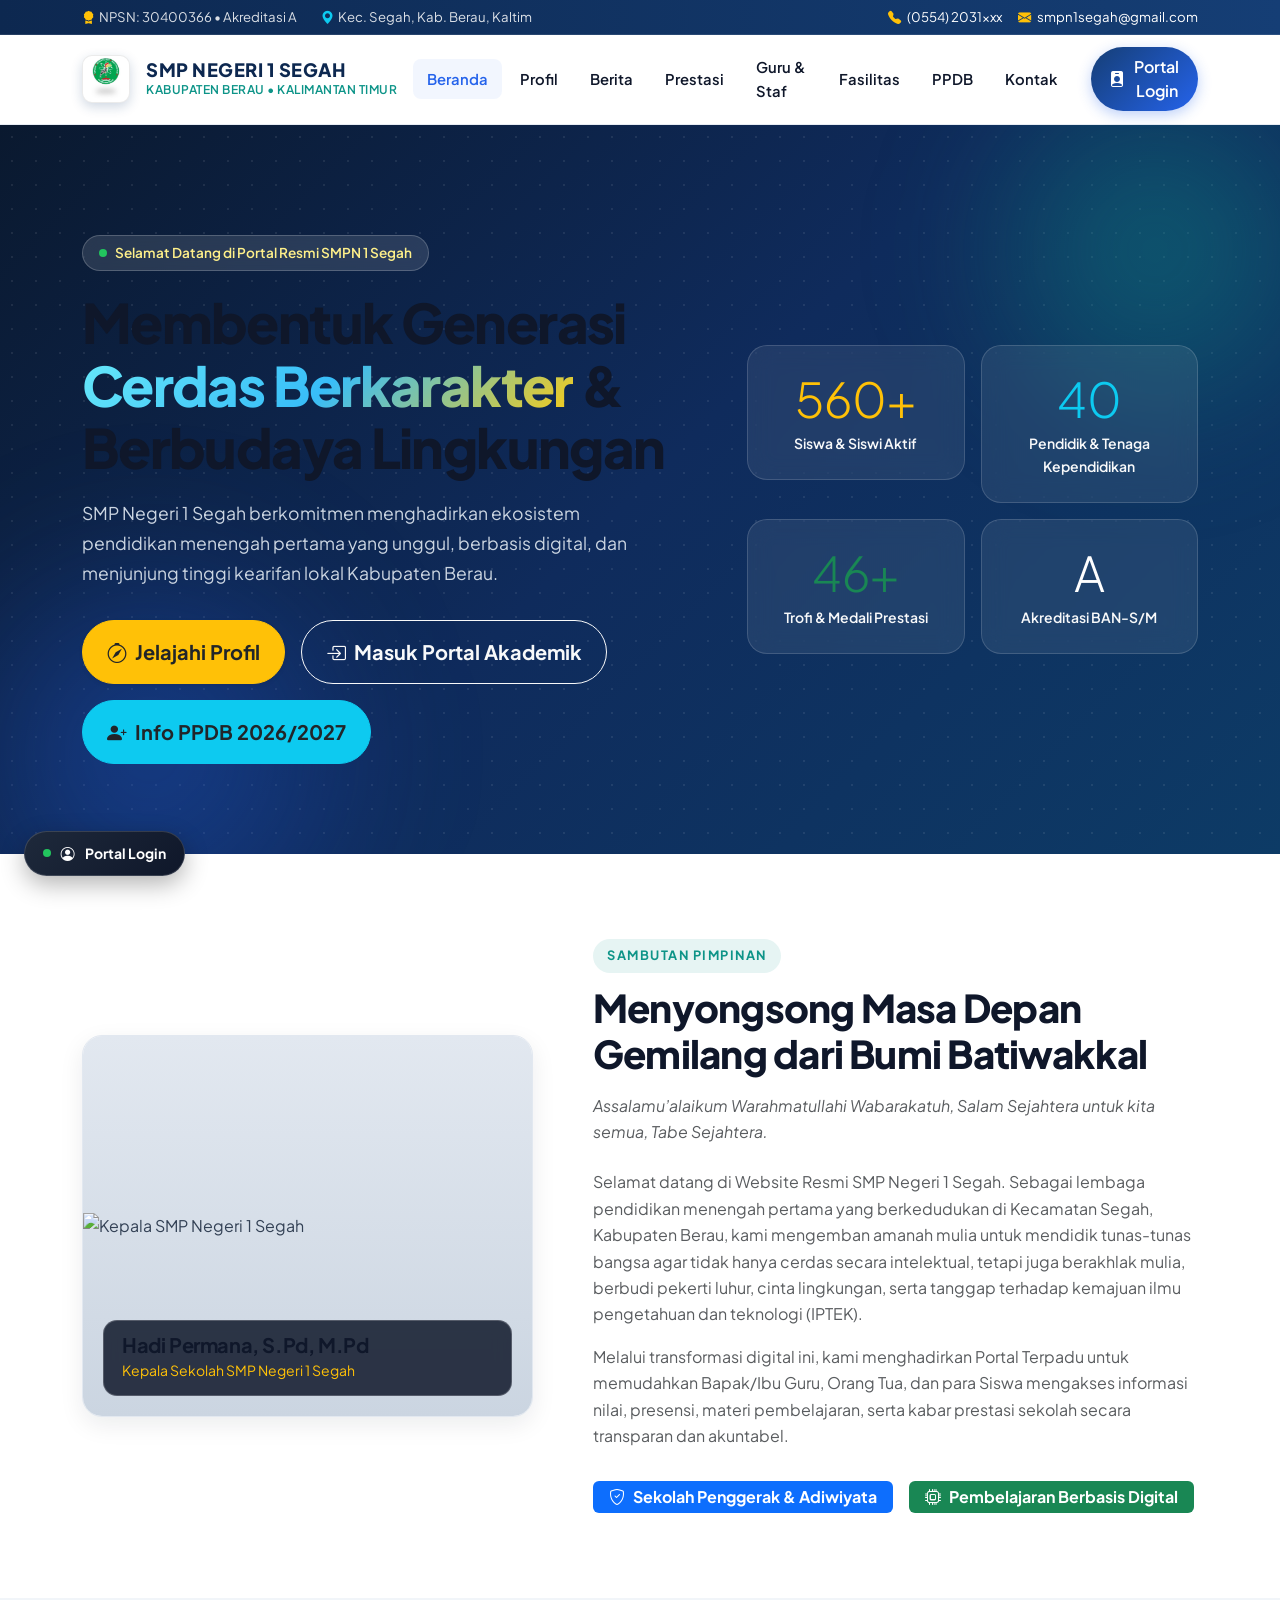
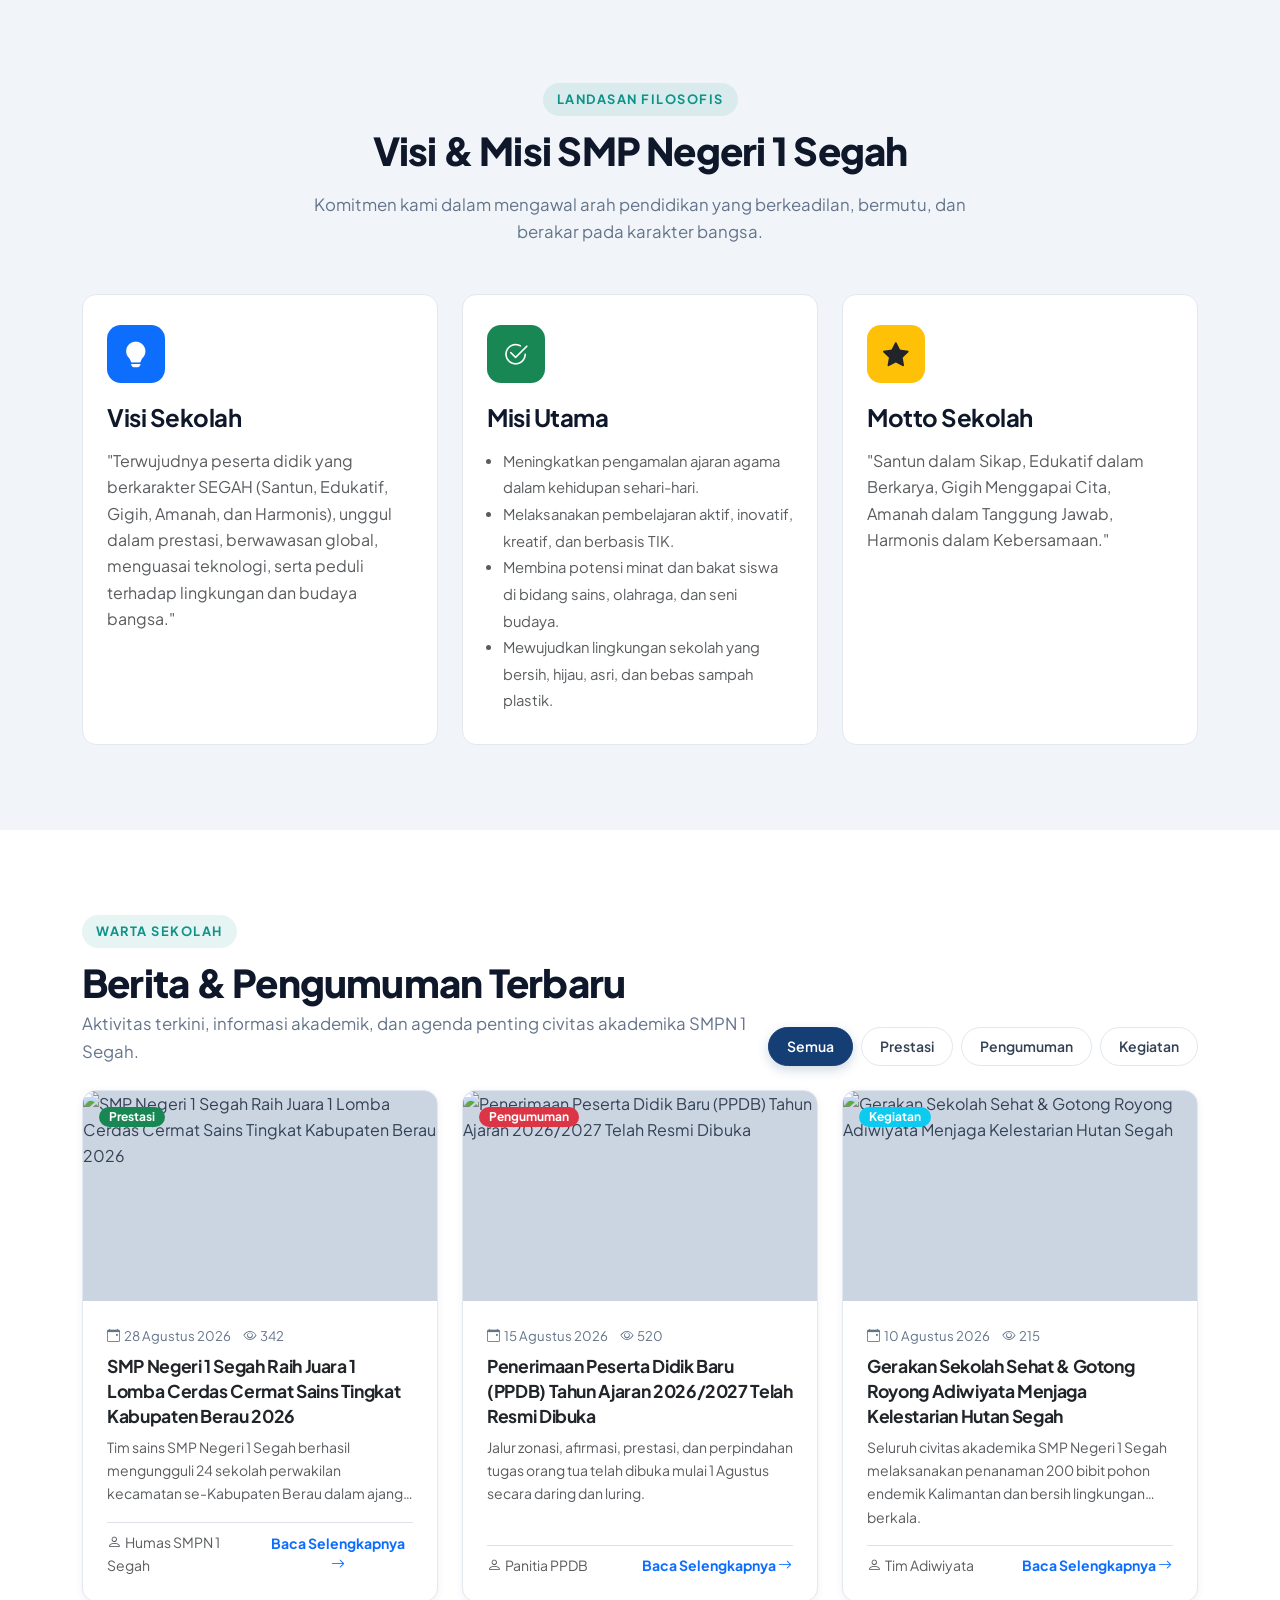
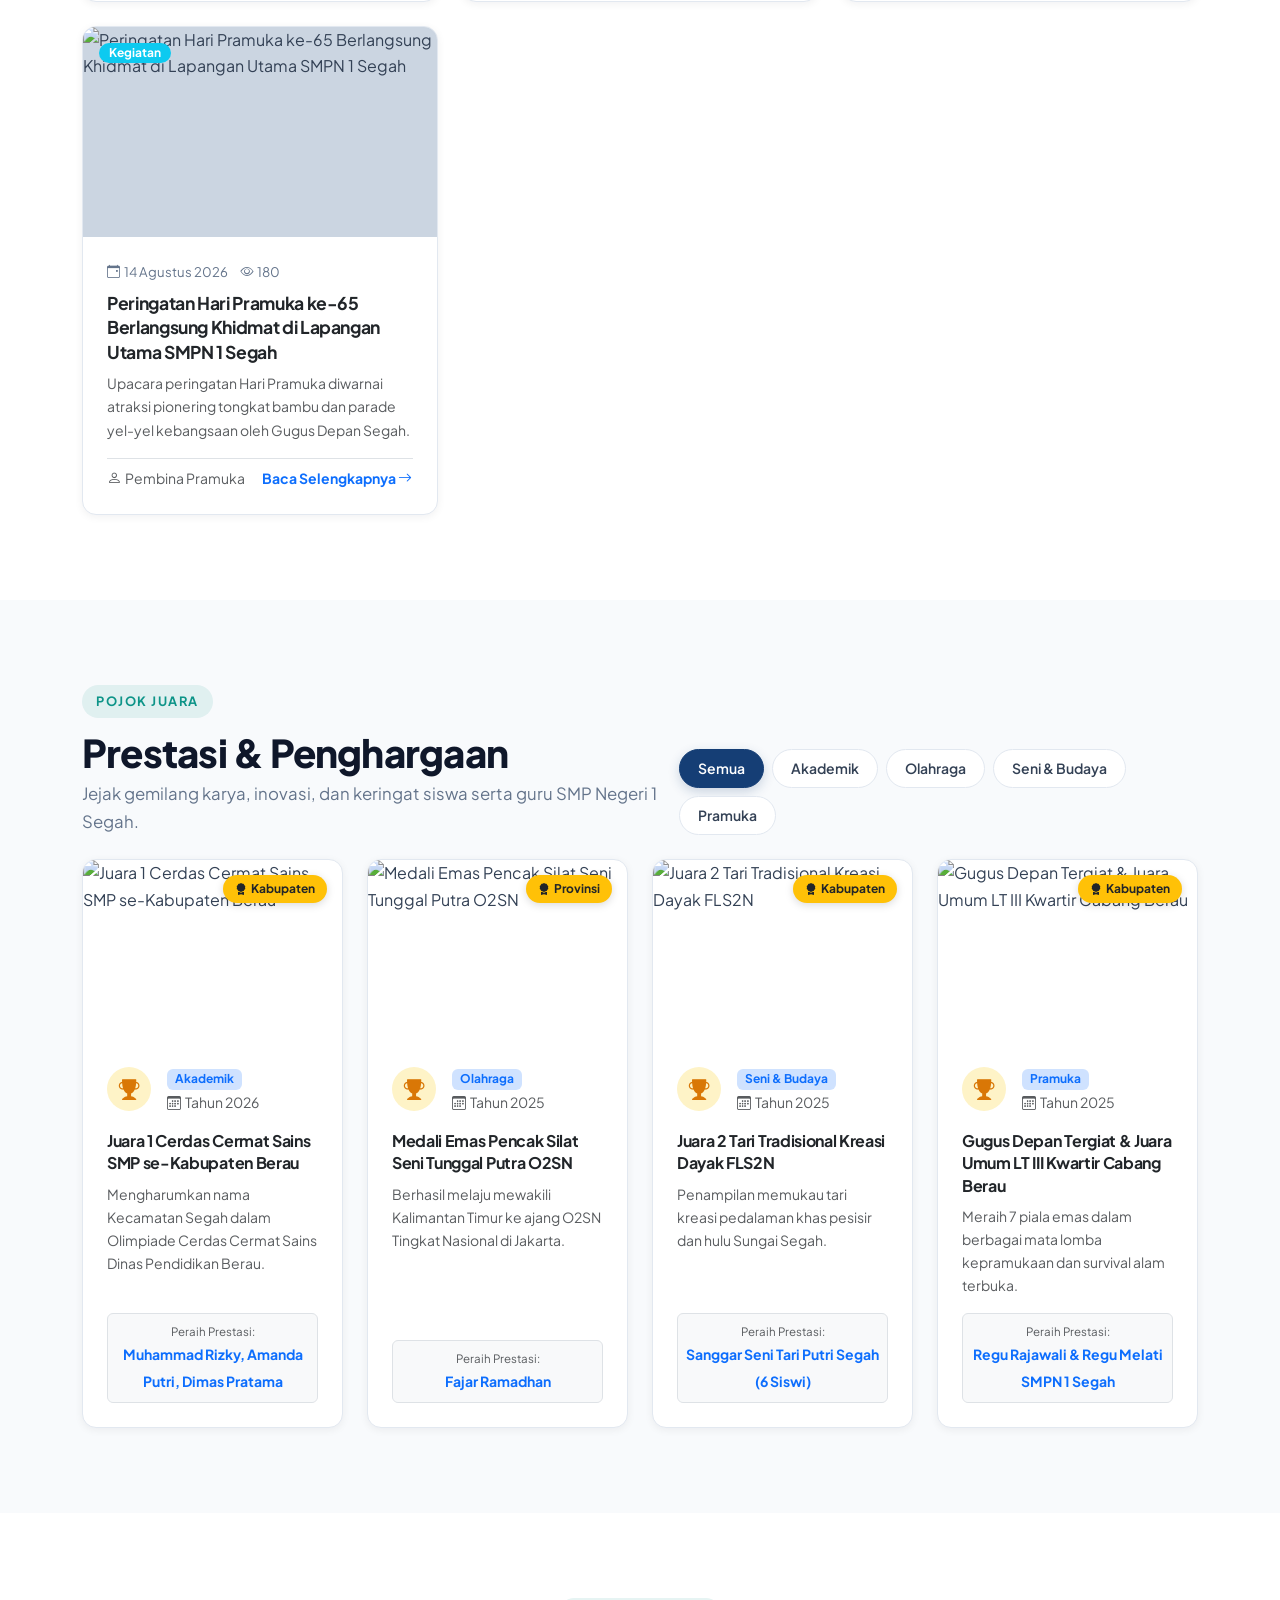
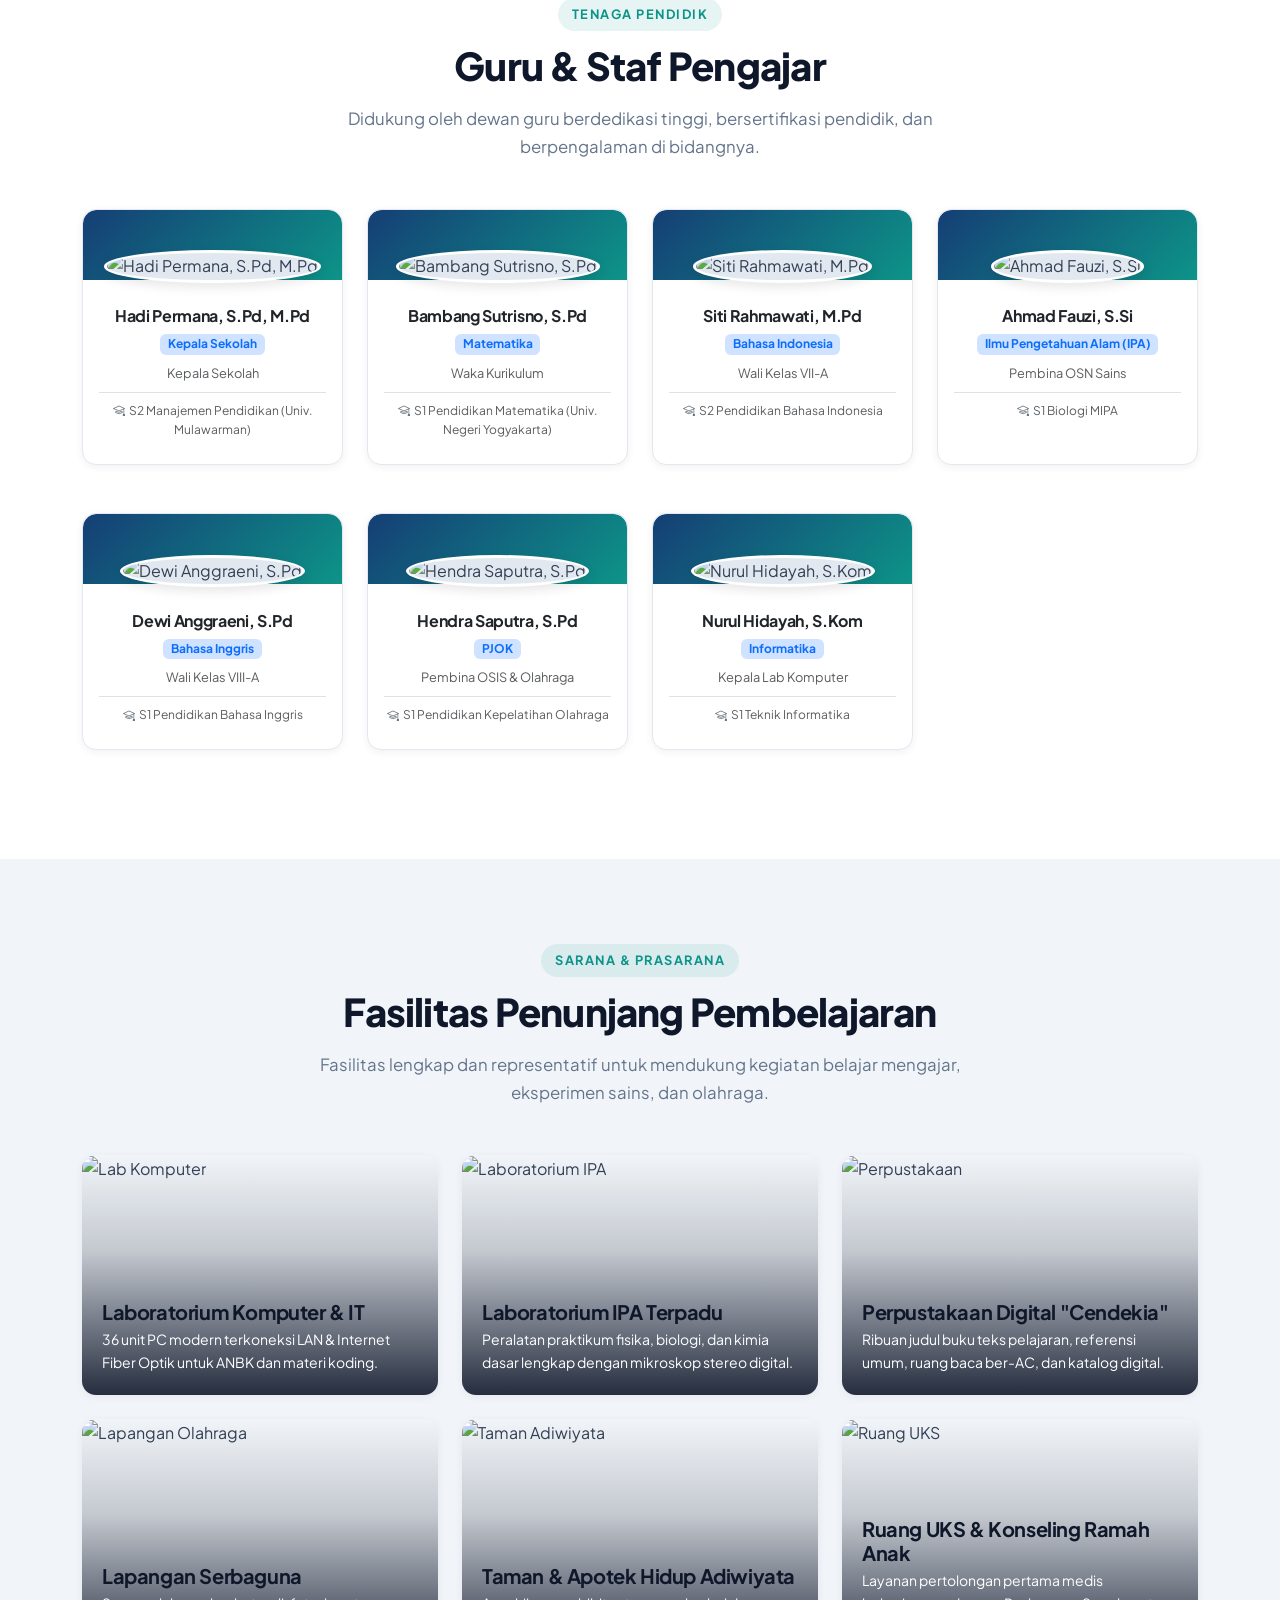
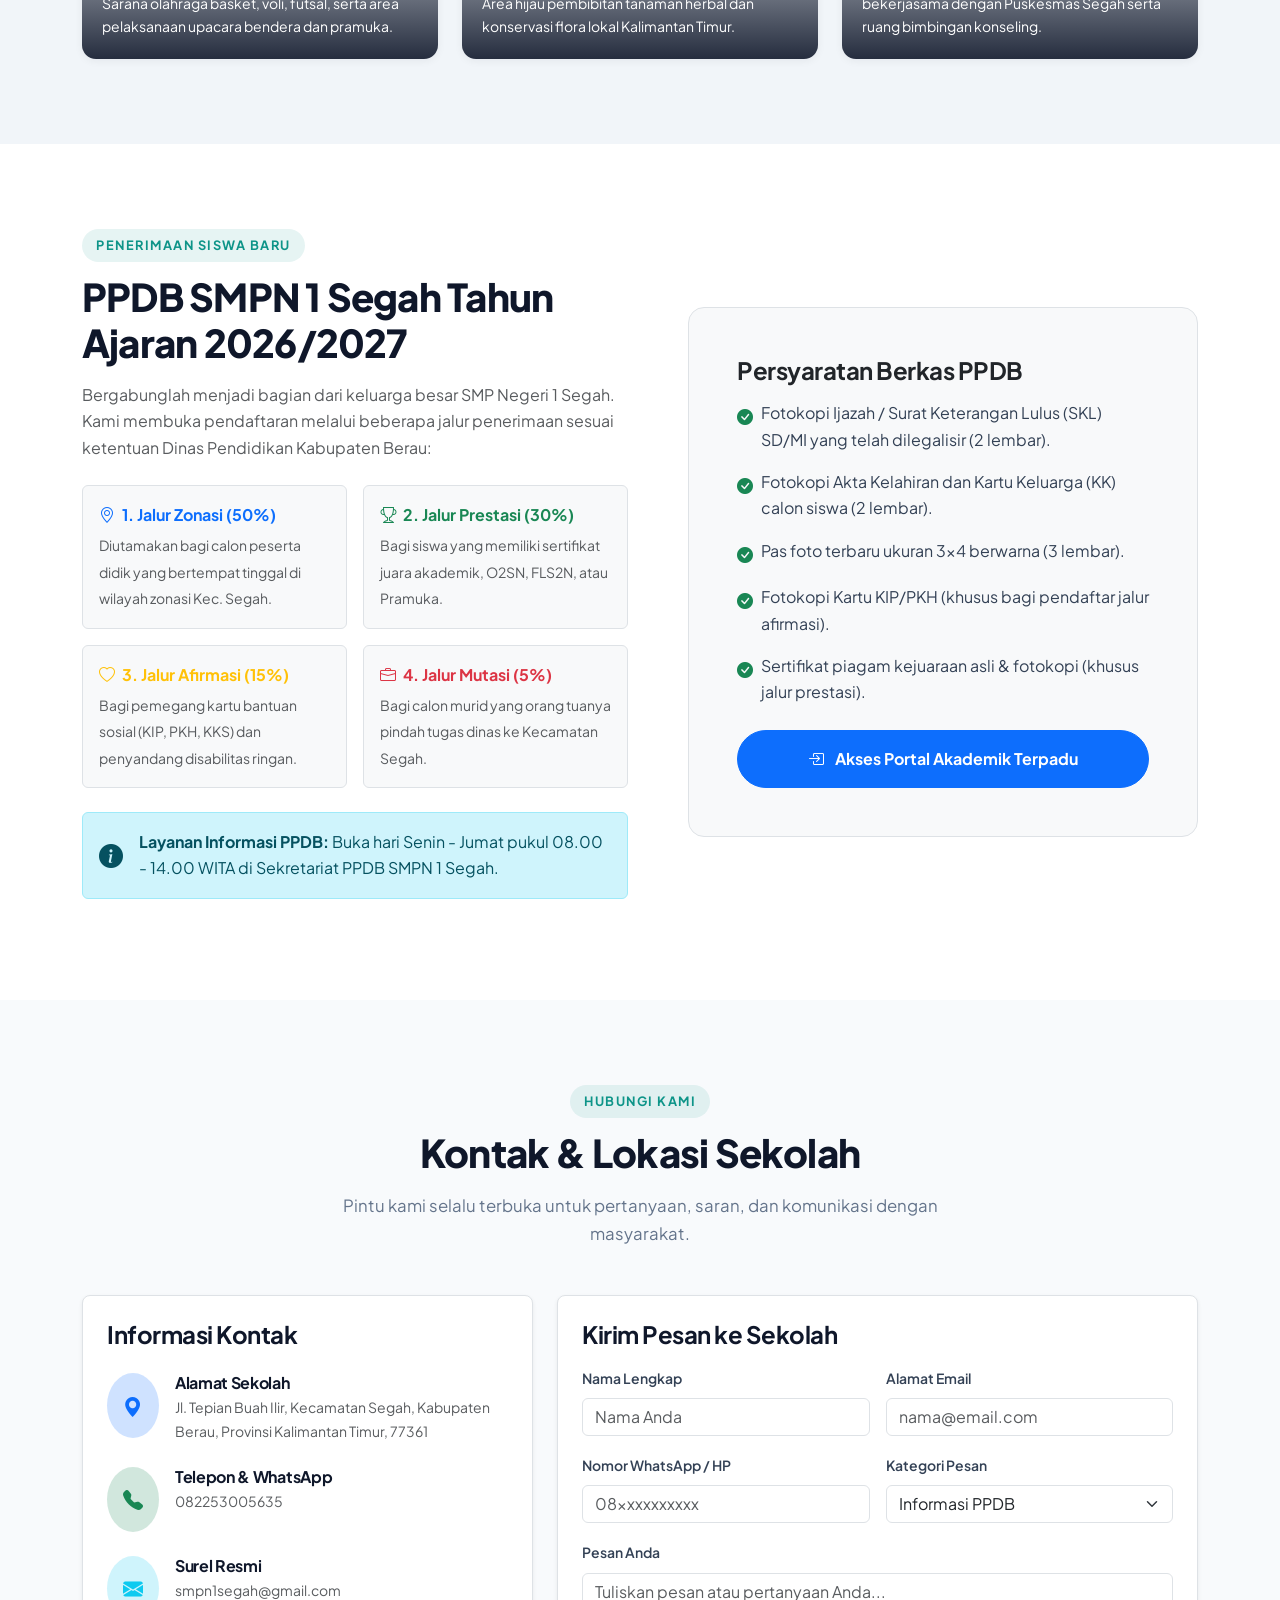
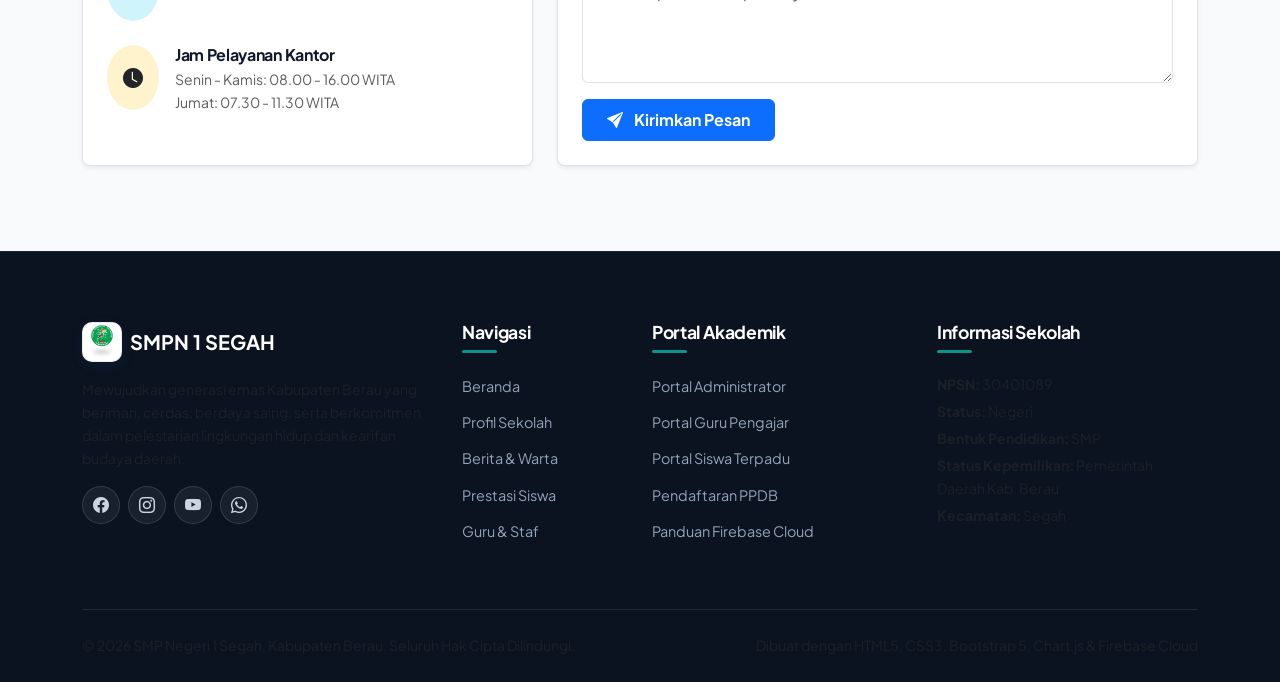
==== commit 7d8271a9: "Update index.html" ====
--- a/index.html
+++ b/index.html
@@ -29,7 +29,7 @@
     <div class="container d-flex justify-content-between align-items-center">
       <div class="d-flex align-items-center gap-4">
         <span class="d-flex align-items-center gap-1">
-          <i class="bi bi-award-fill text-warning"></i> NPSN: 30401089 • Akreditasi A
+          <i class="bi bi-award-fill text-warning"></i> NPSN: 30400366 • Akreditasi A
         </span>
         <span class="d-flex align-items-center gap-1">
           <i class="bi bi-geo-alt-fill text-info"></i> Kec. Segah, Kab. Berau, Kaltim
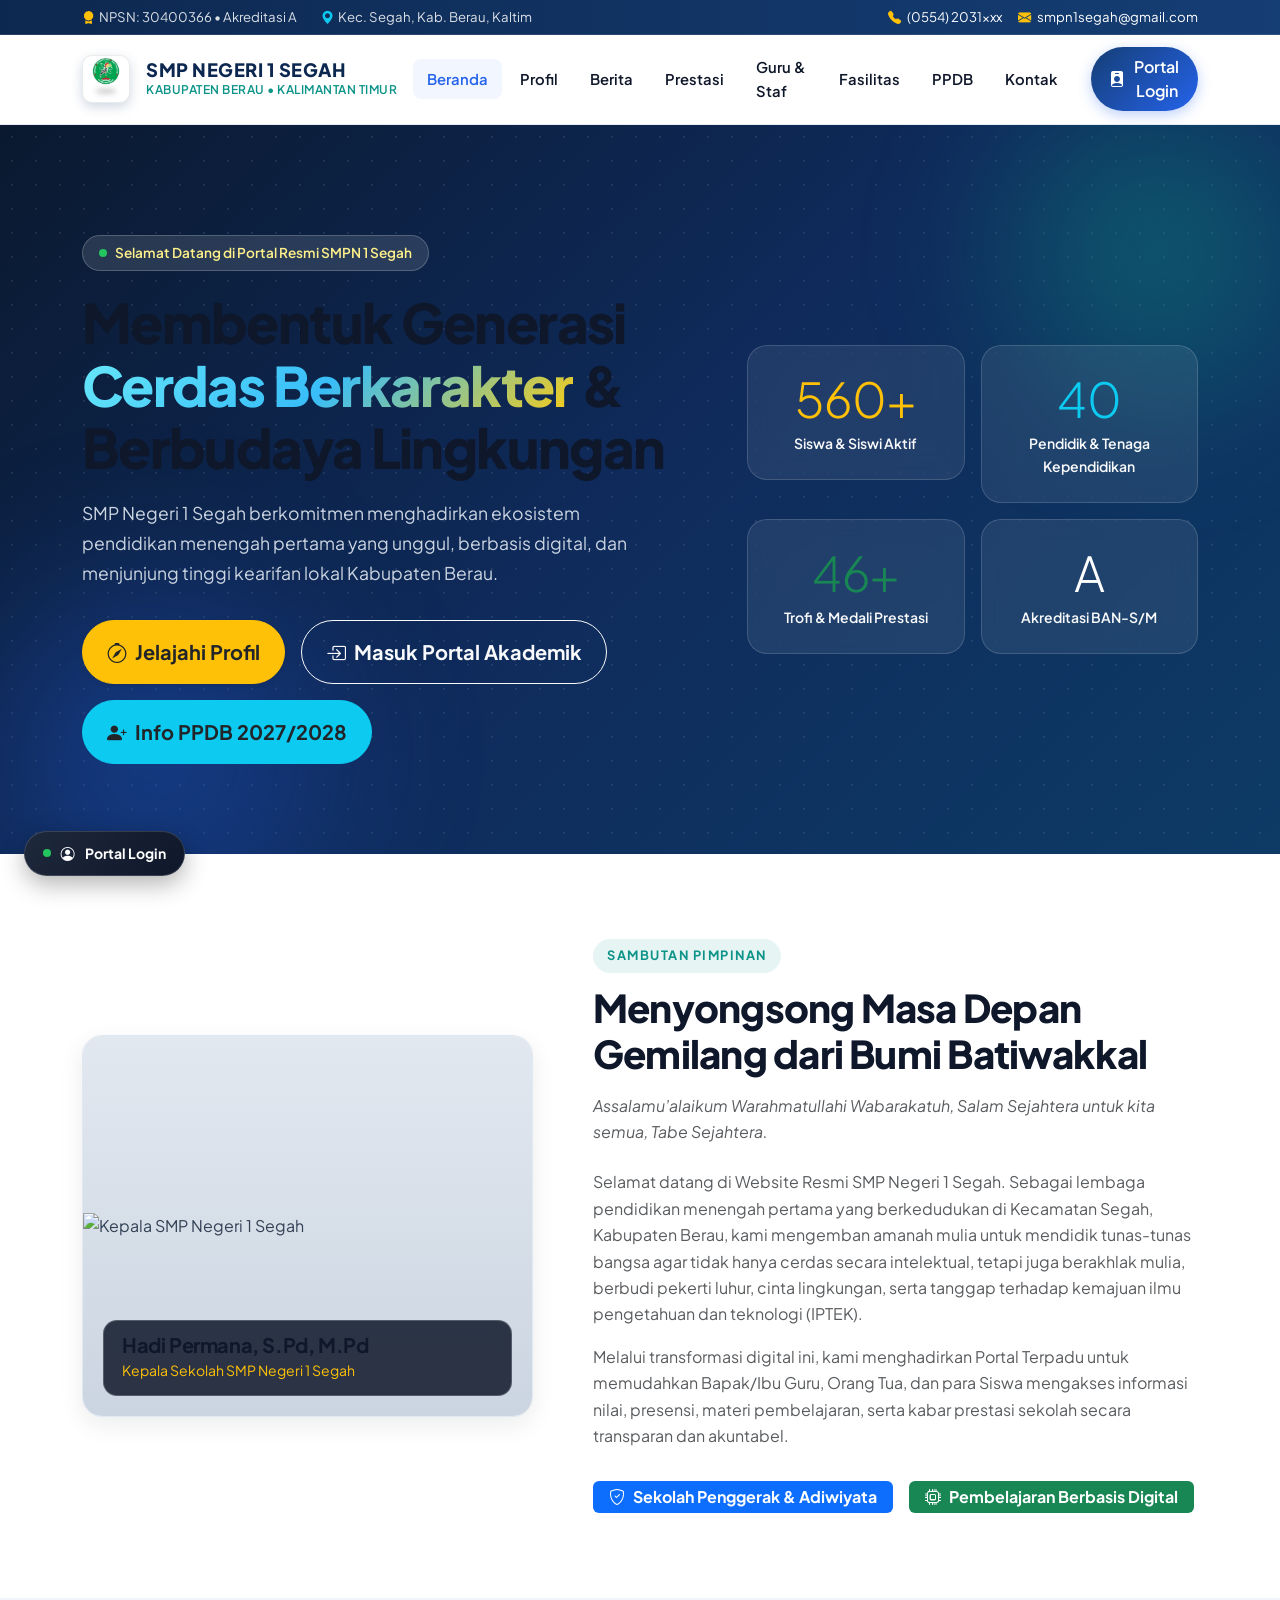
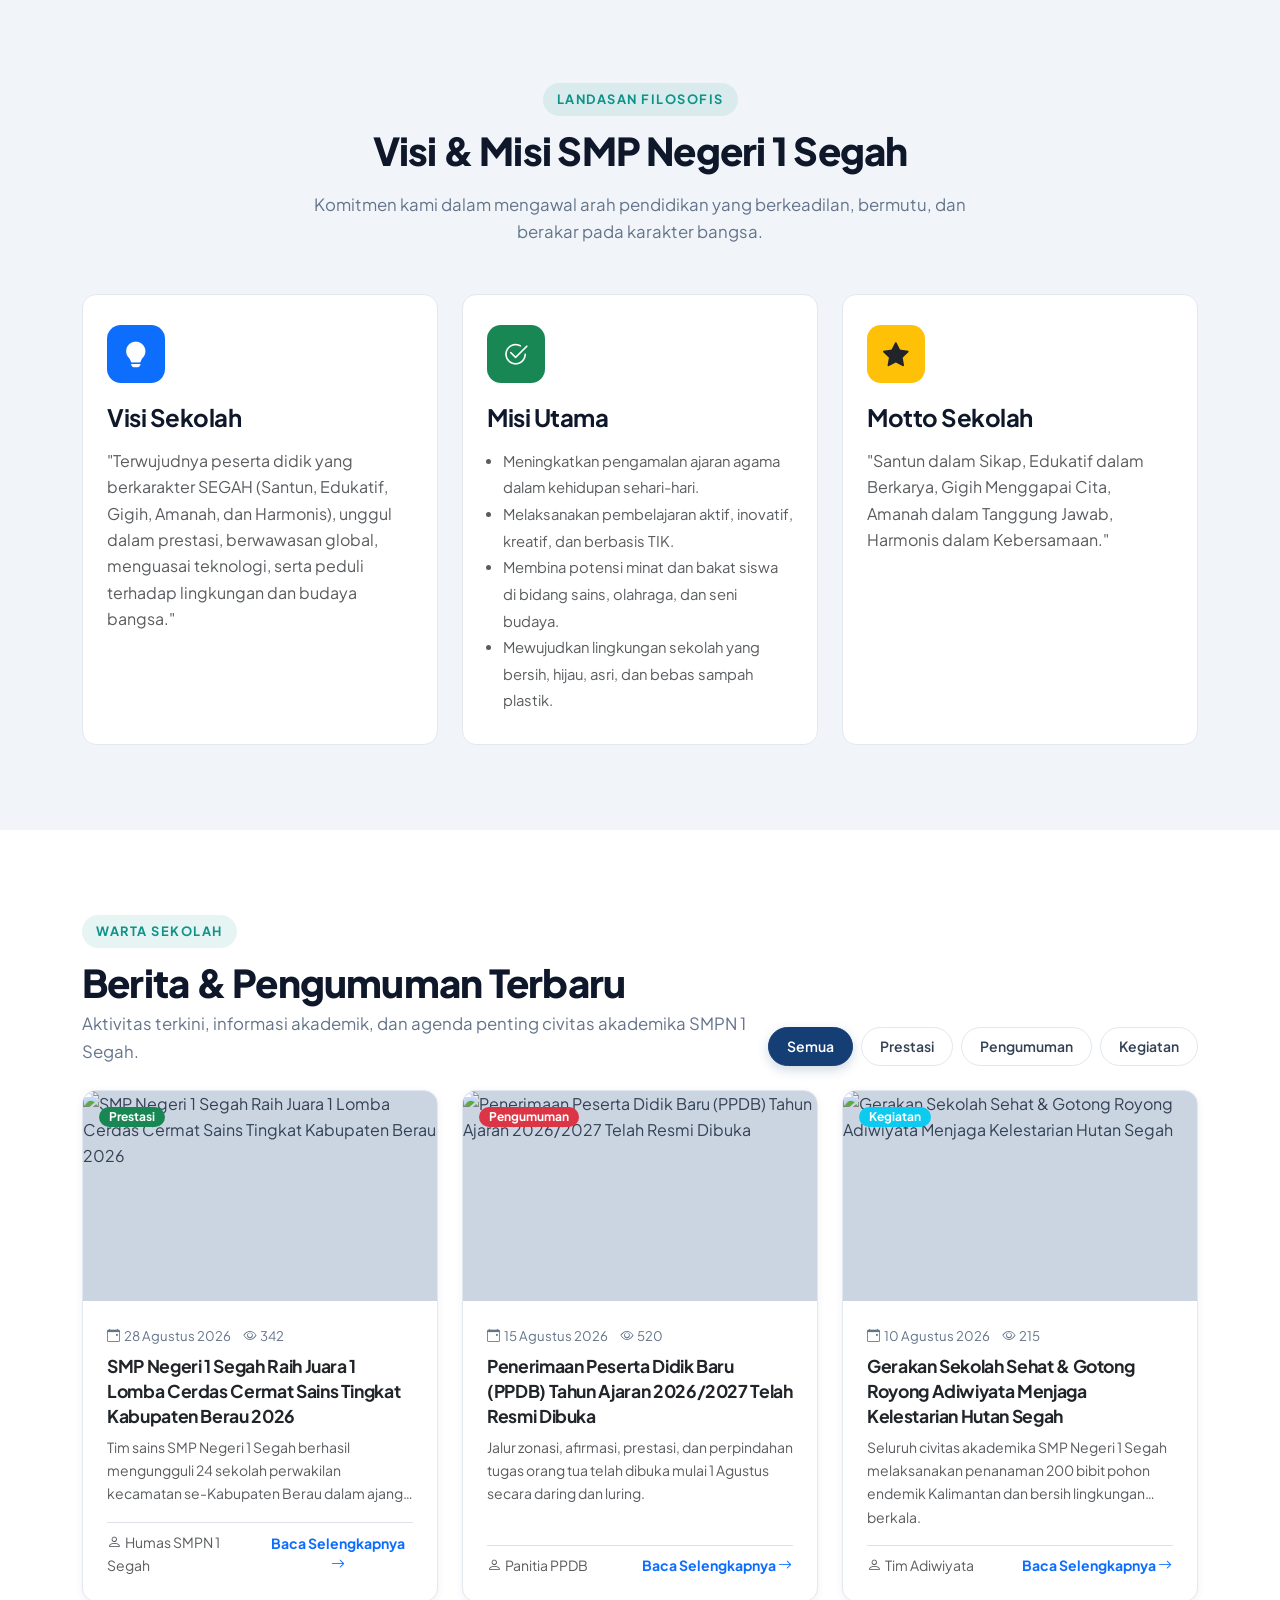
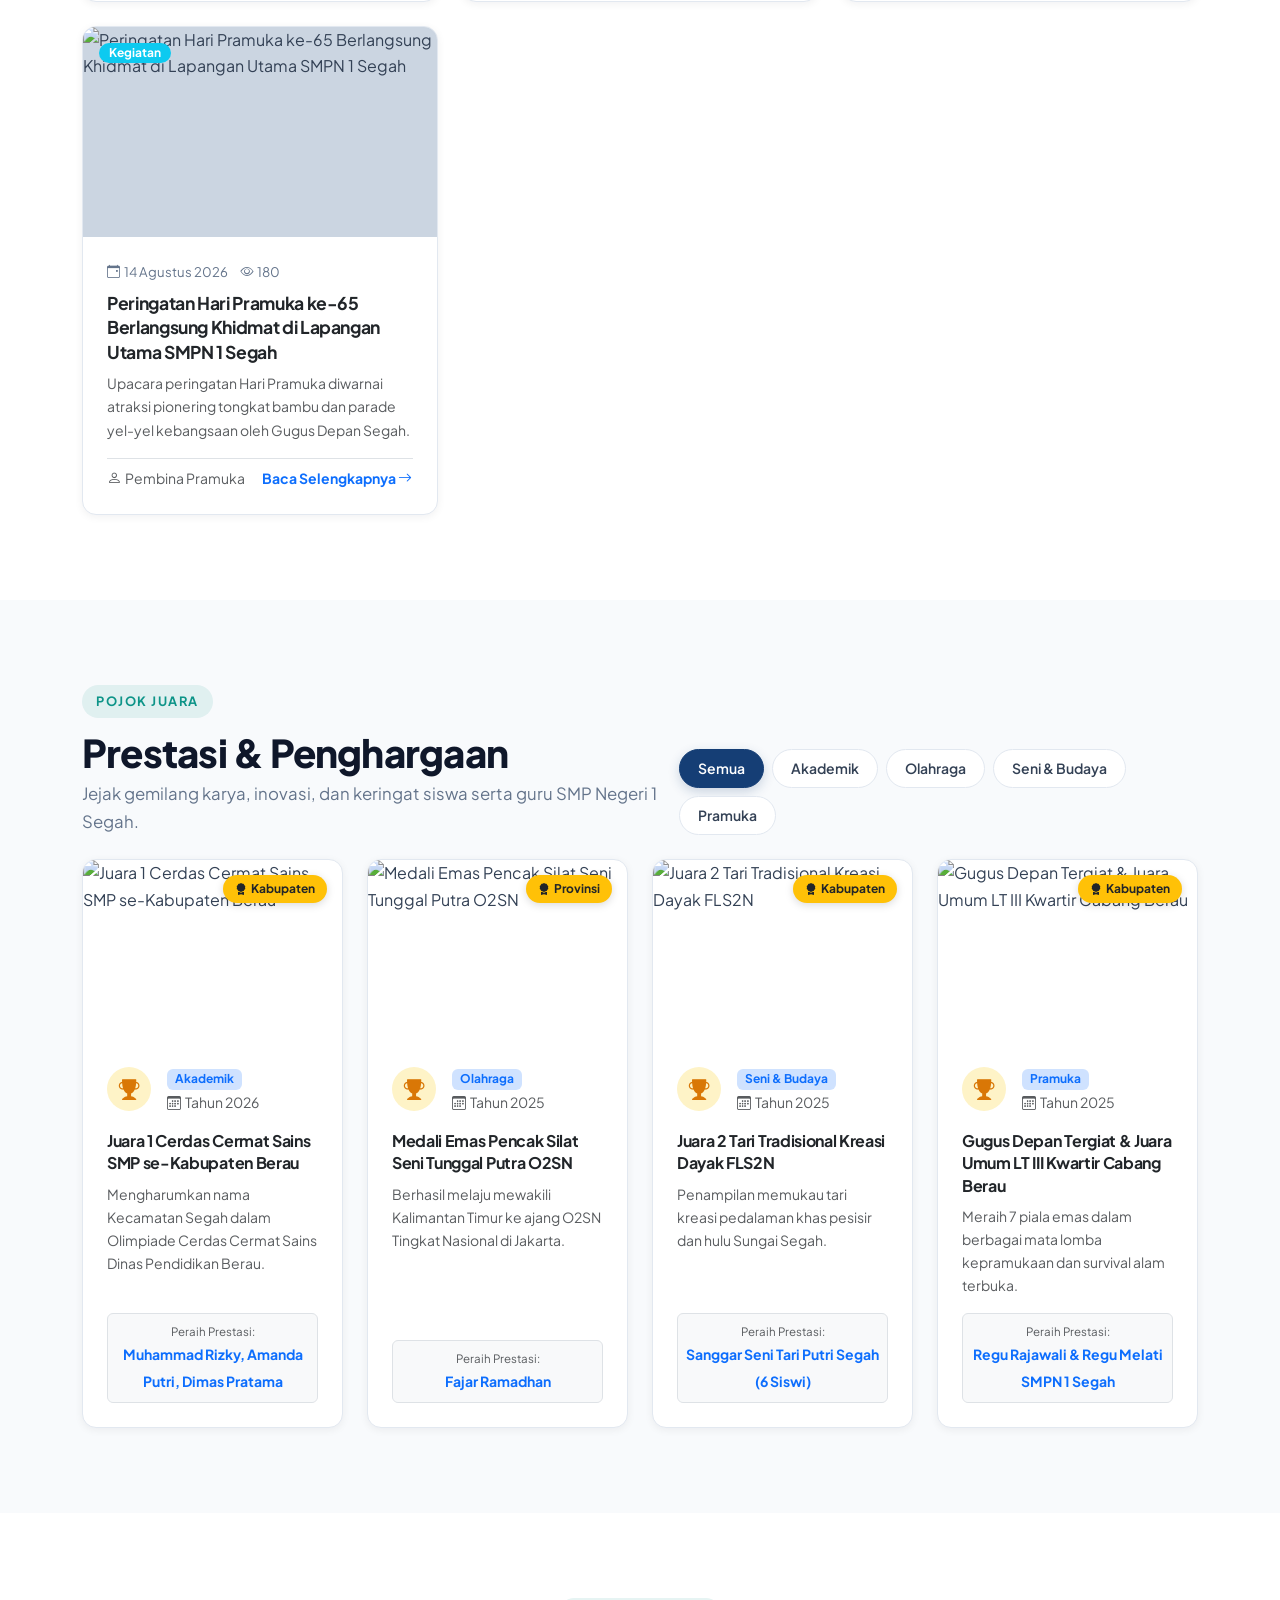
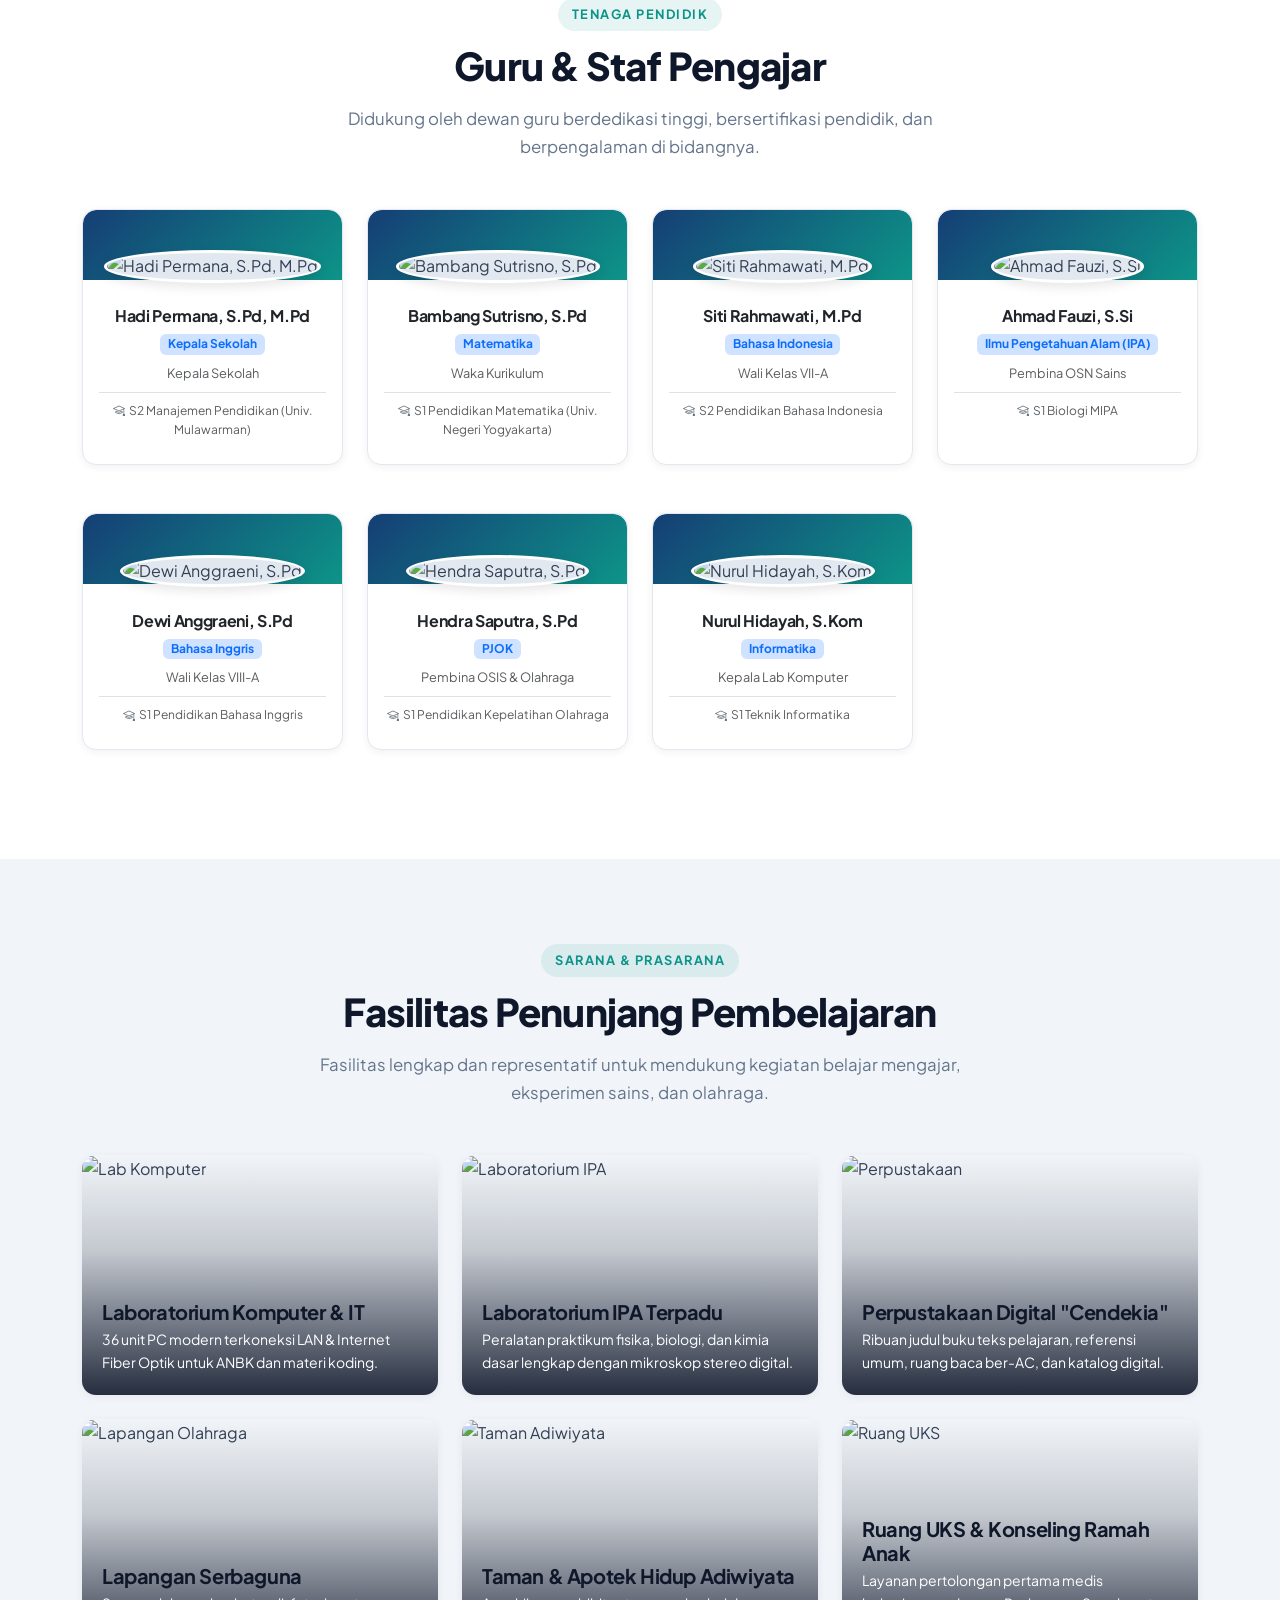
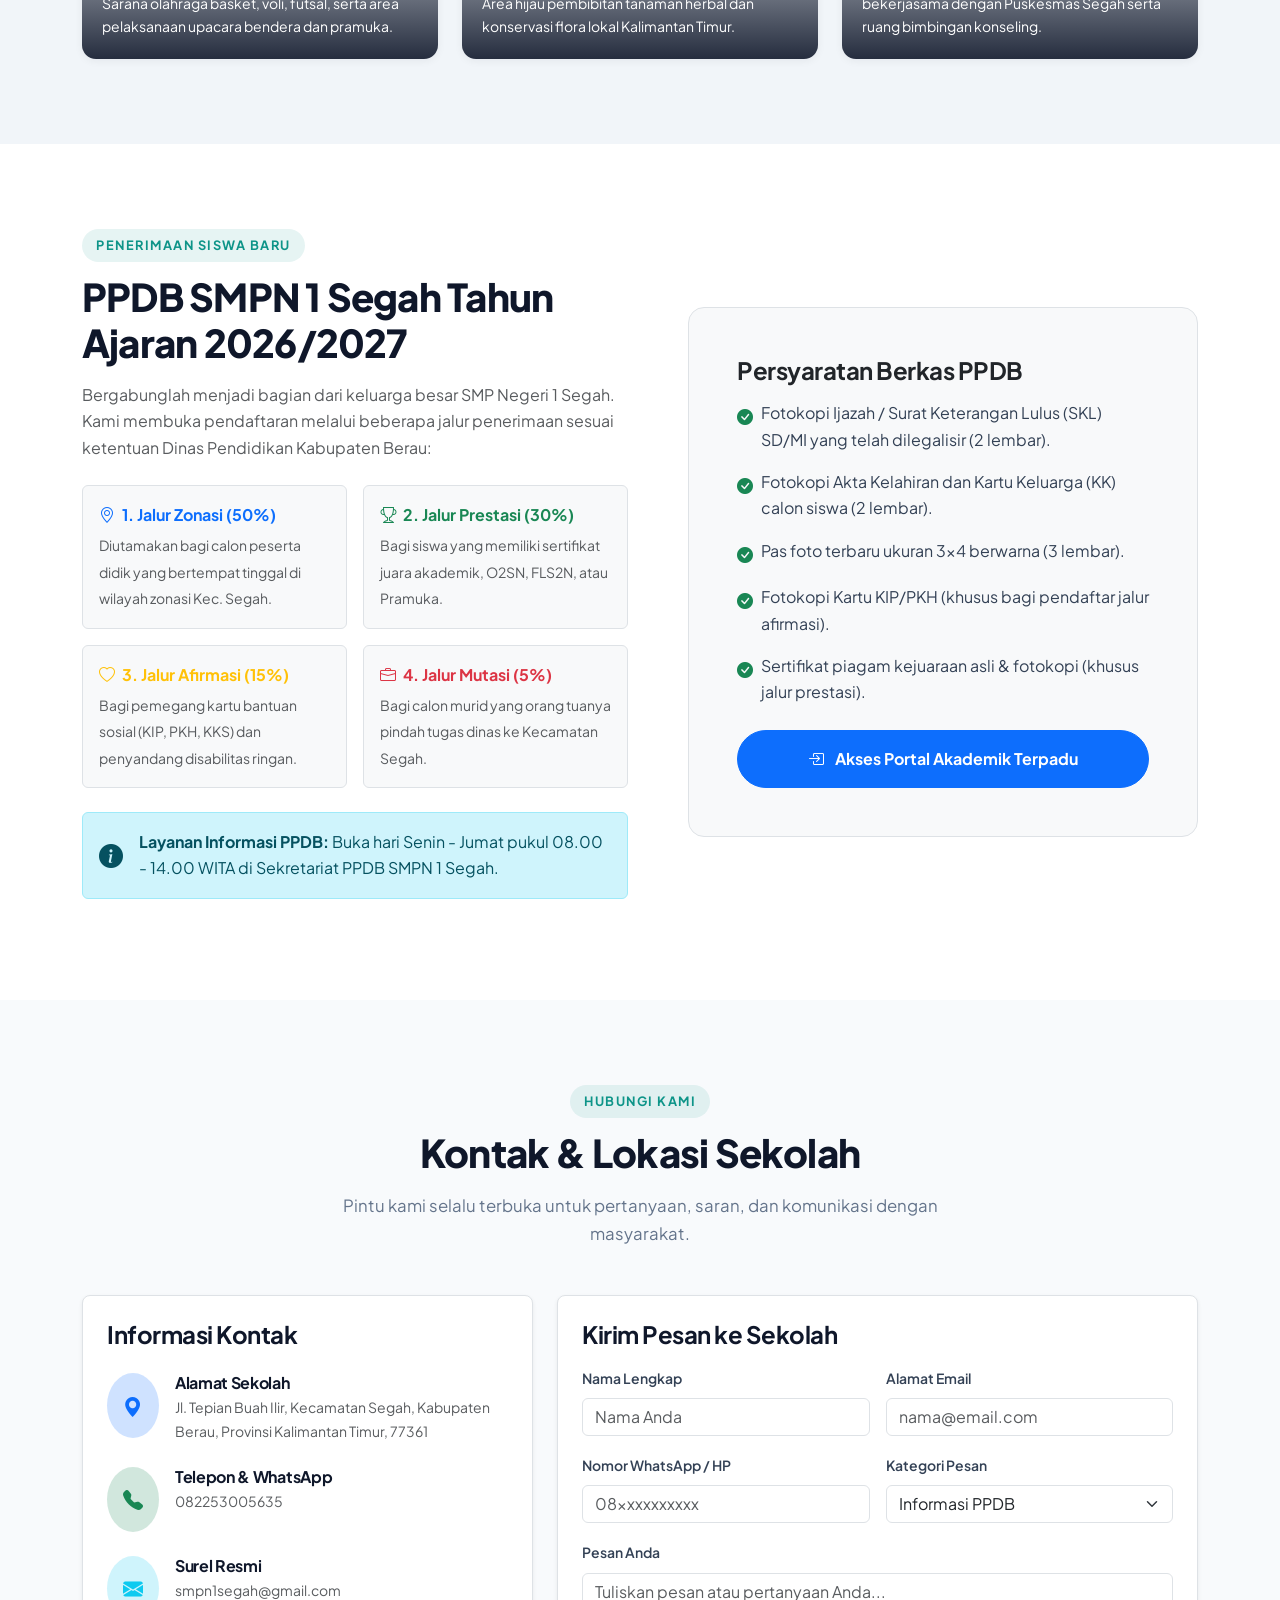
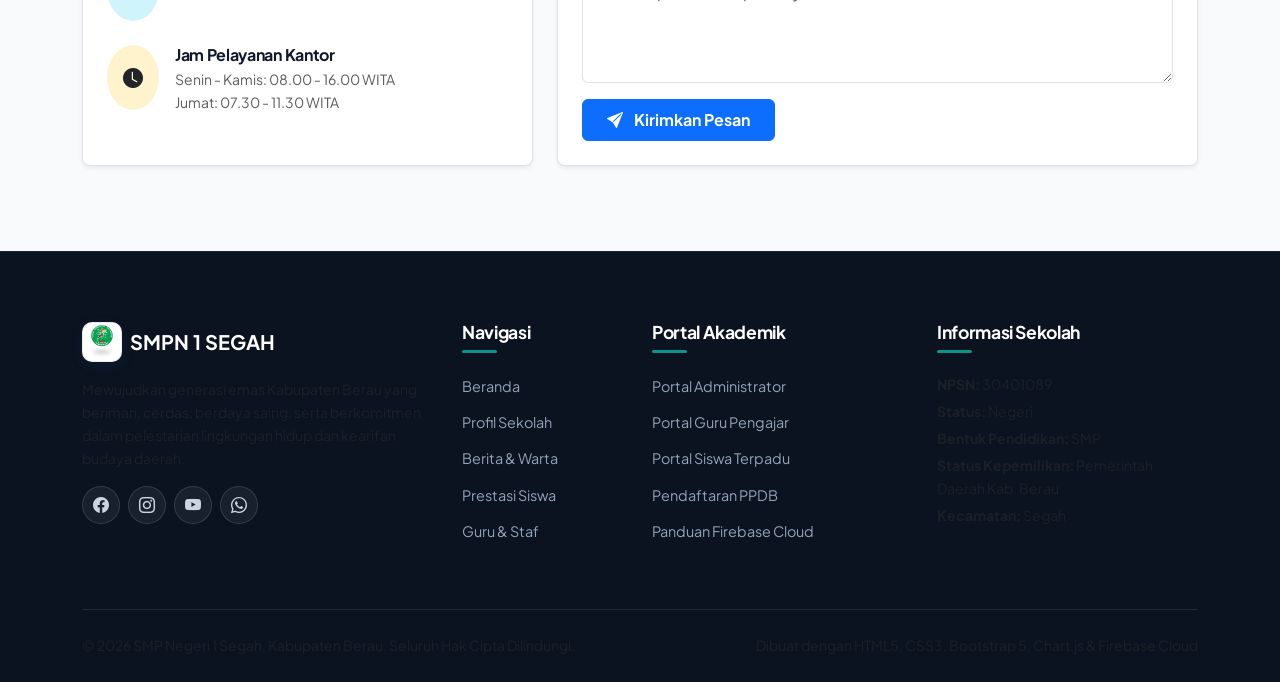
==== commit d16258aa: "Update index.html" ====
--- a/index.html
+++ b/index.html
@@ -108,7 +108,7 @@
               <i class="bi bi-box-arrow-in-right me-2"></i>Masuk Portal Akademik
             </a>
             <a href="#ppdb" class="btn btn-info btn-lg fw-bold px-4 py-3 rounded-pill text-dark">
-              <i class="bi bi-person-plus-fill me-2"></i>Info PPDB 2026/2027
+              <i class="bi bi-person-plus-fill me-2"></i>Info PPDB 2027/2028
             </a>
           </div>
         </div>
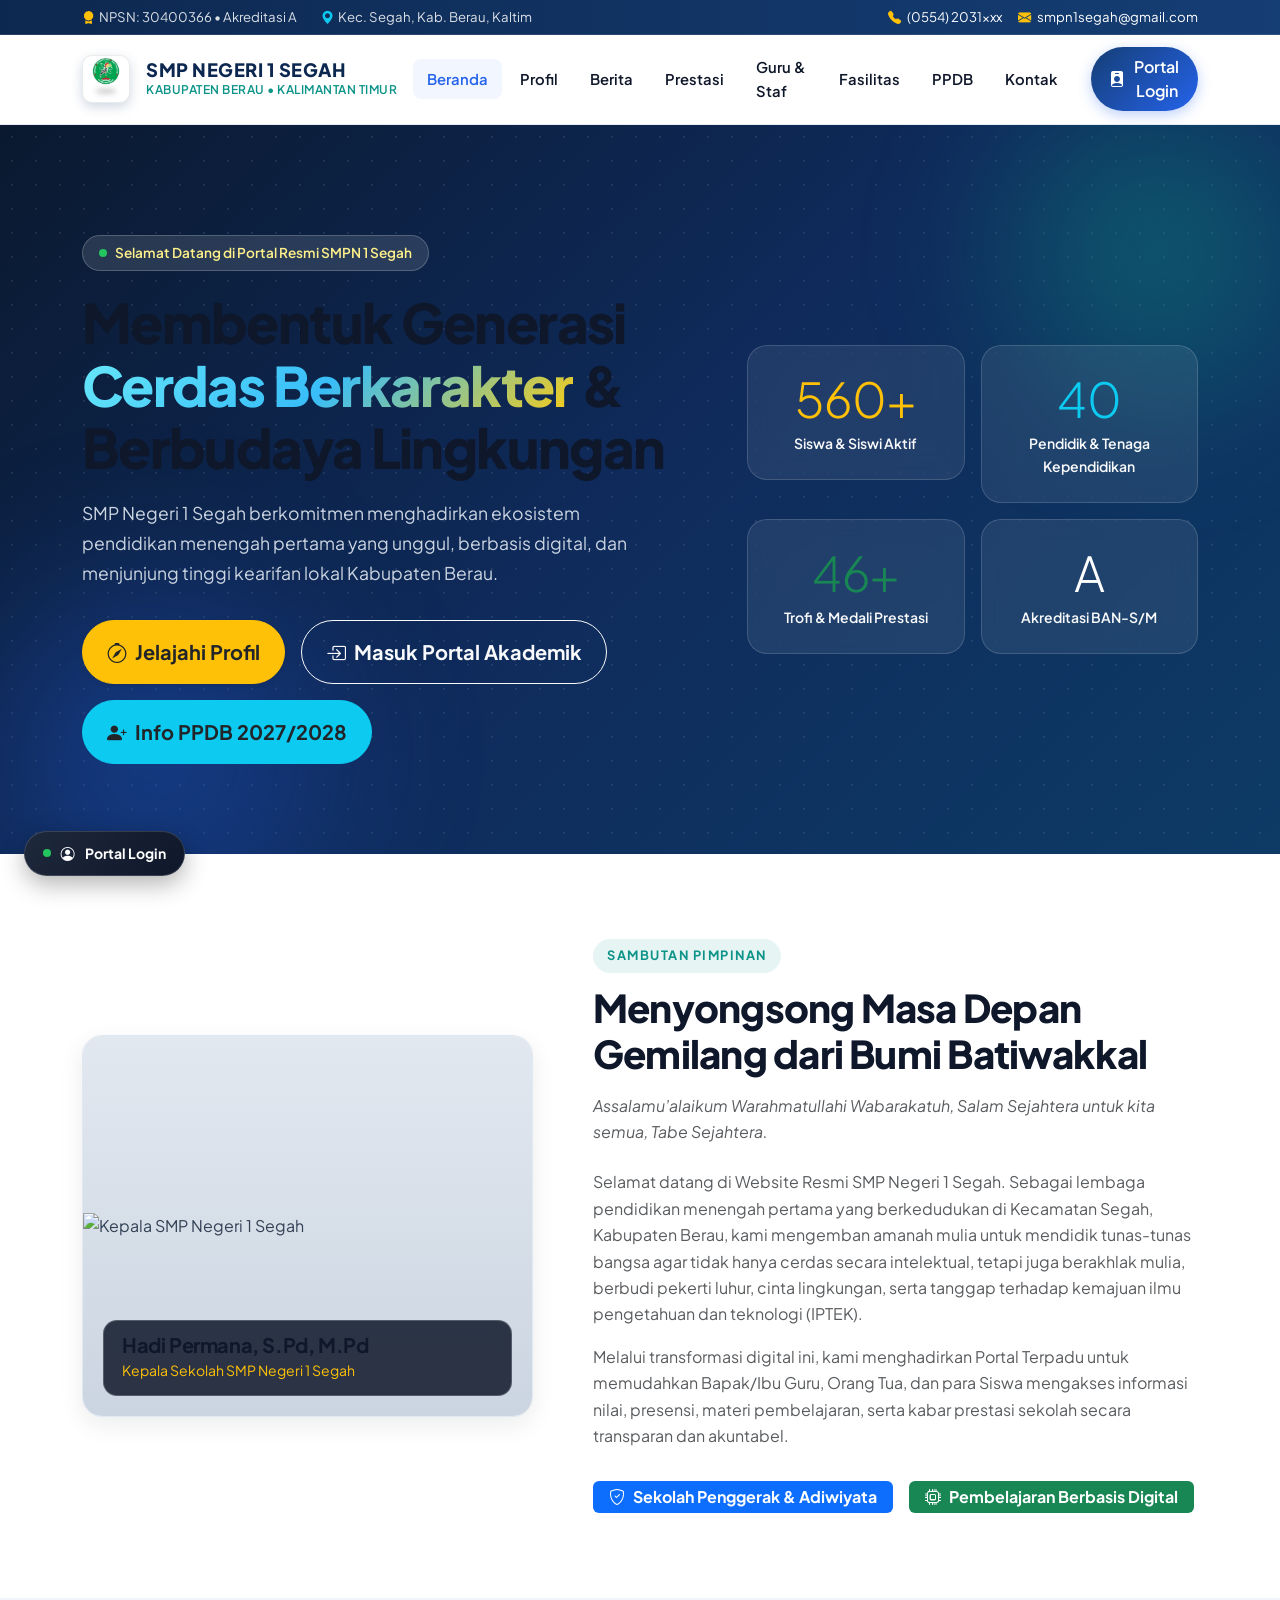
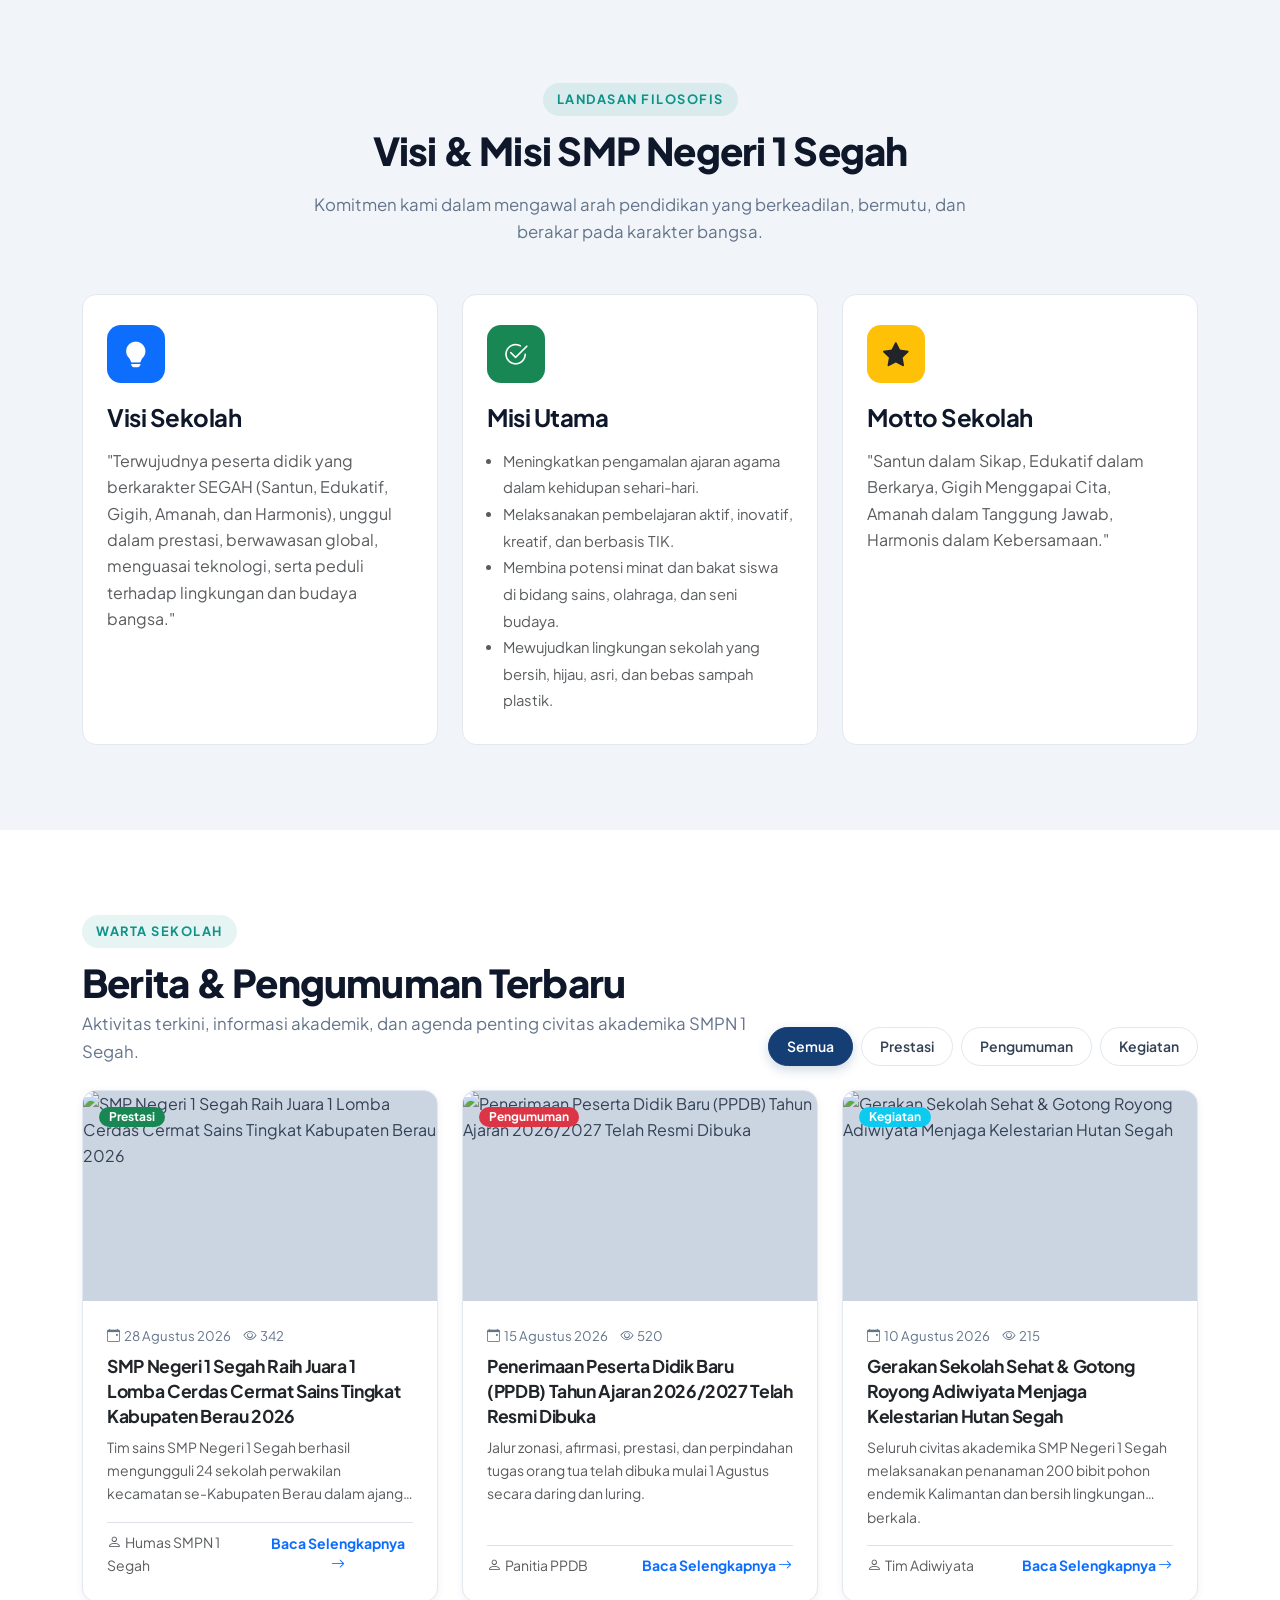
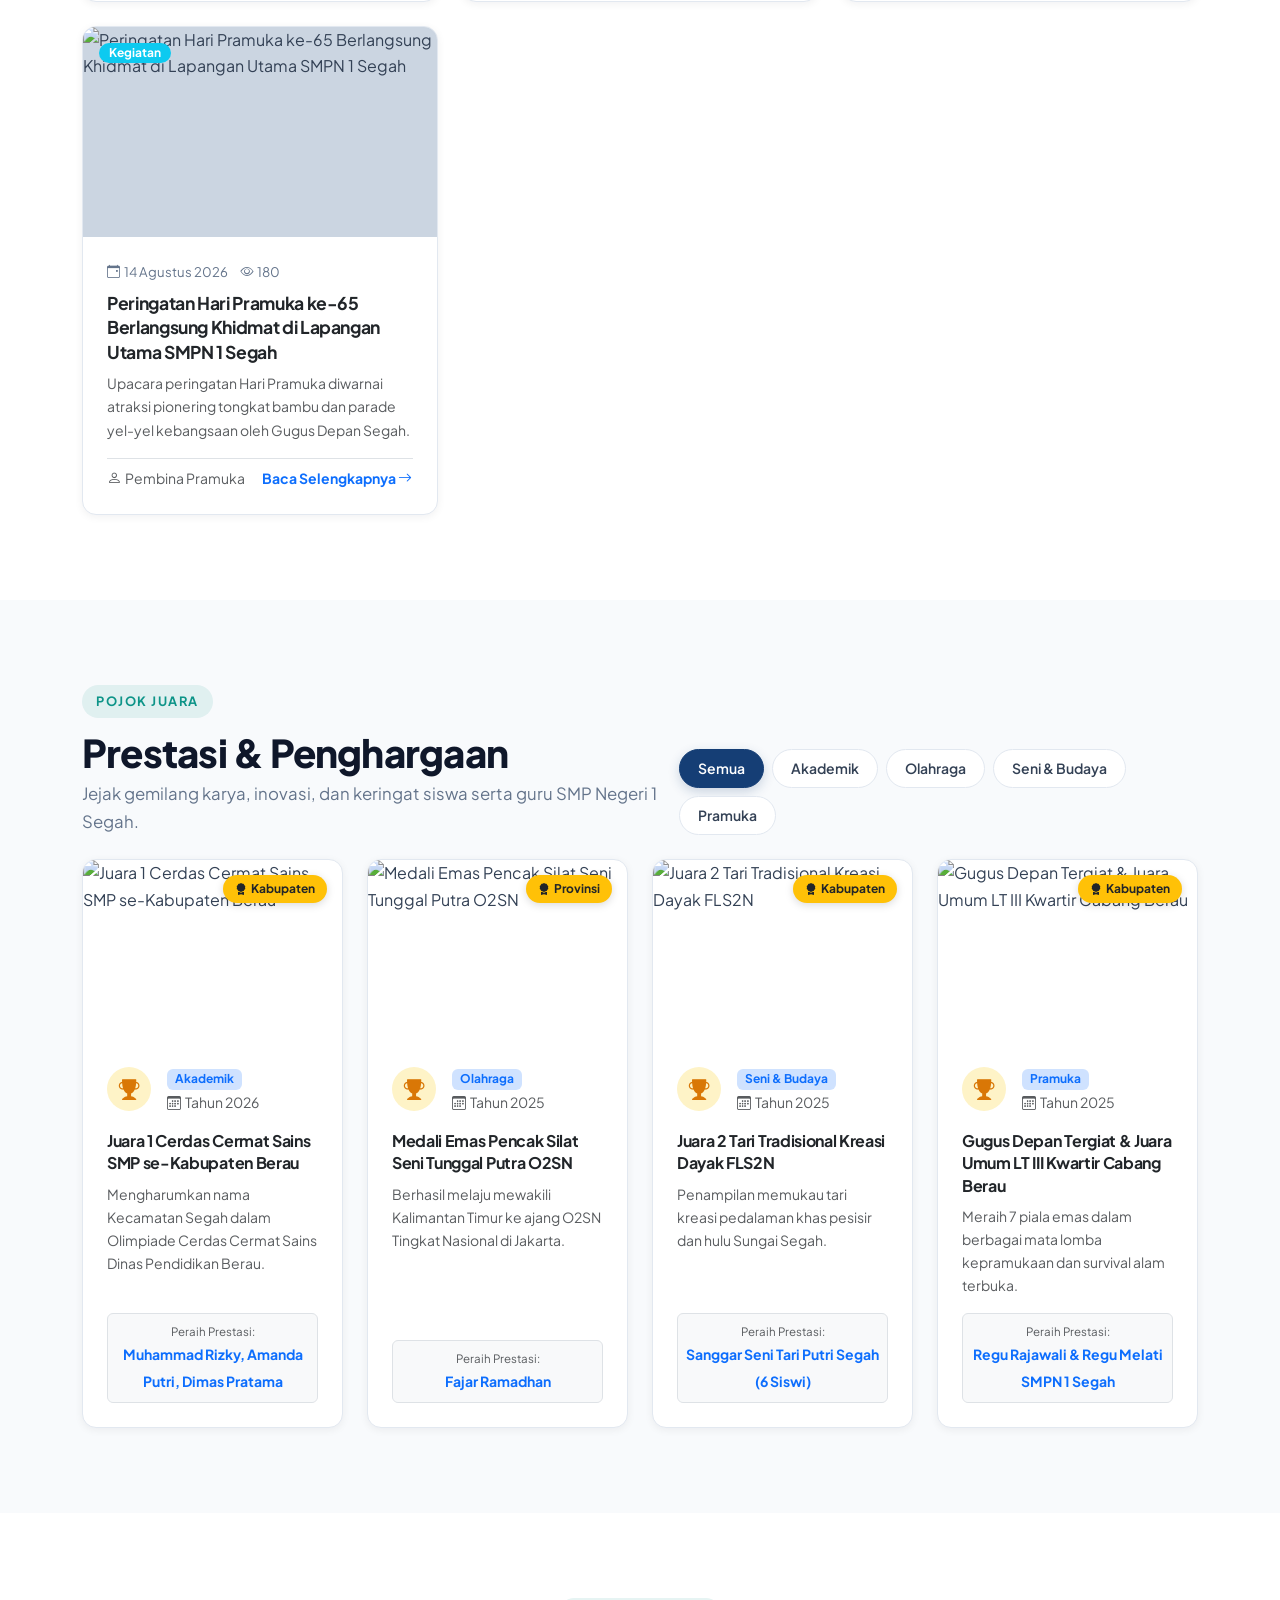
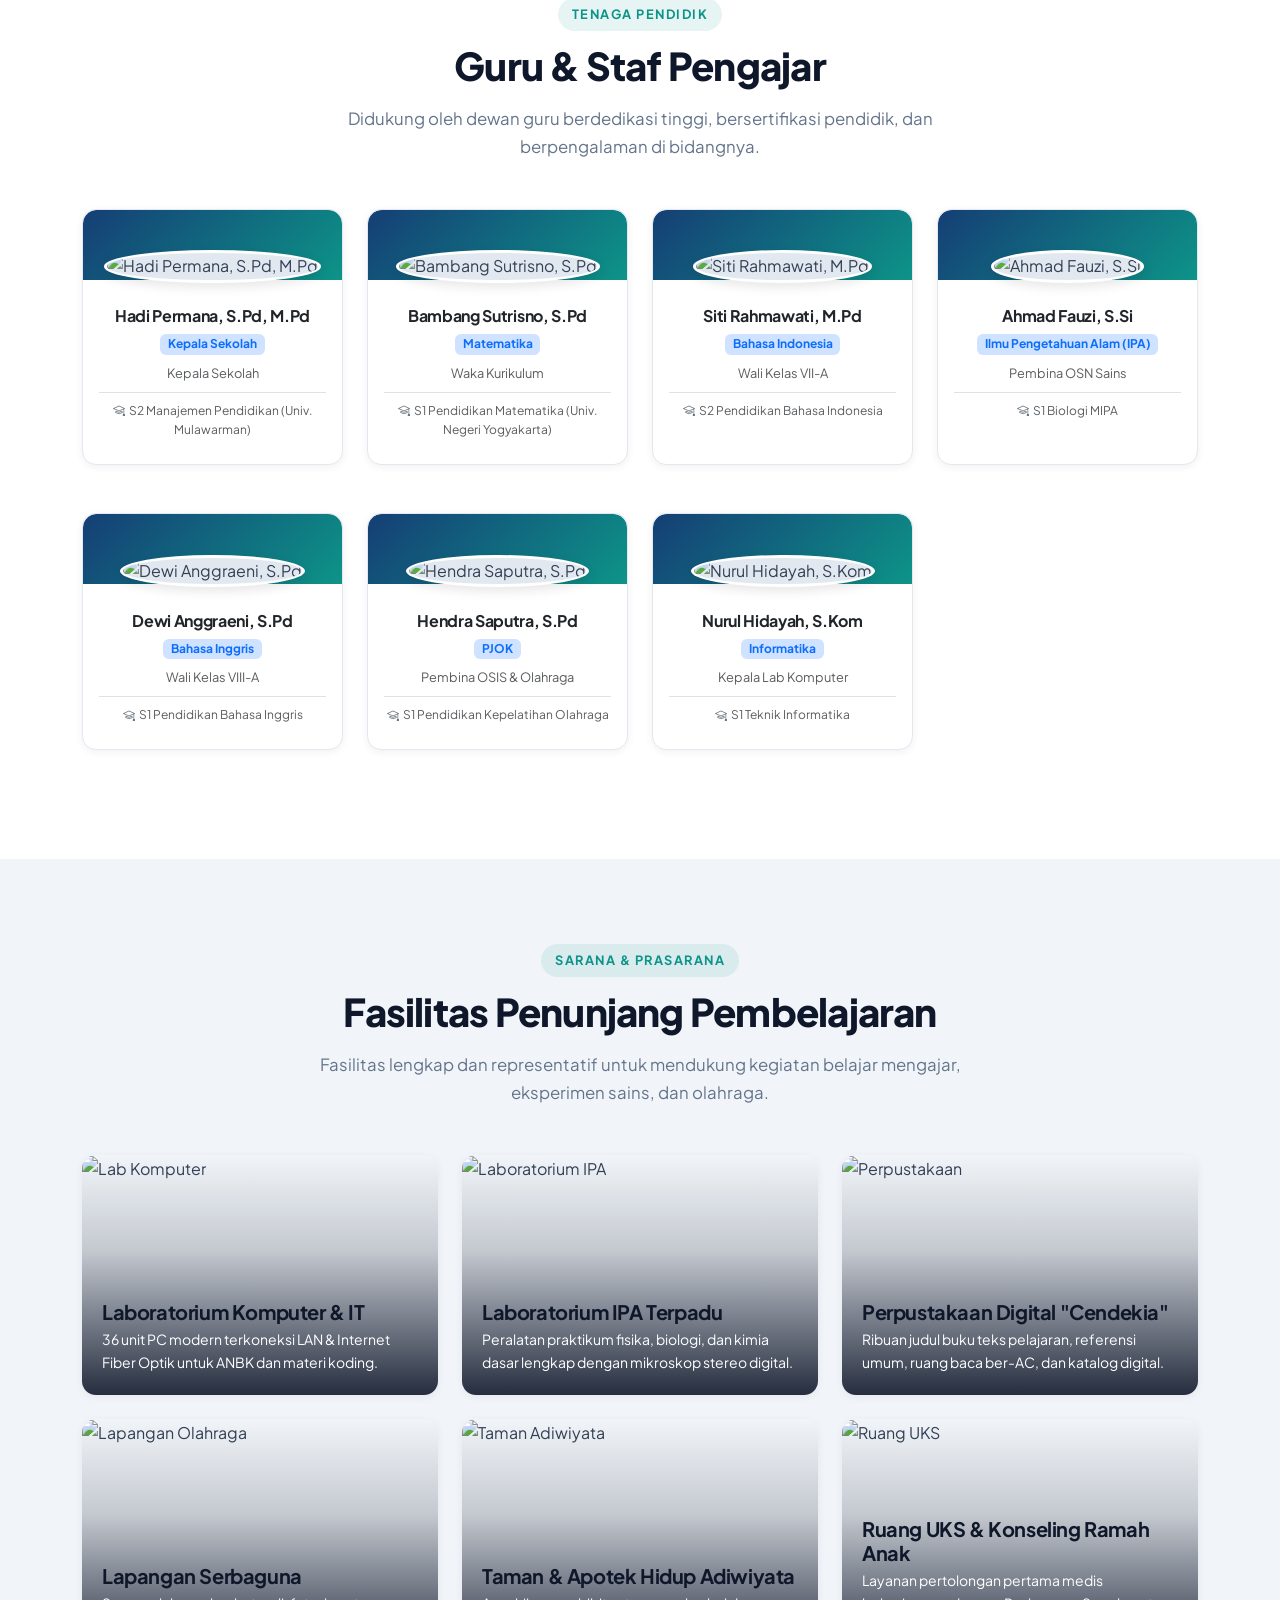
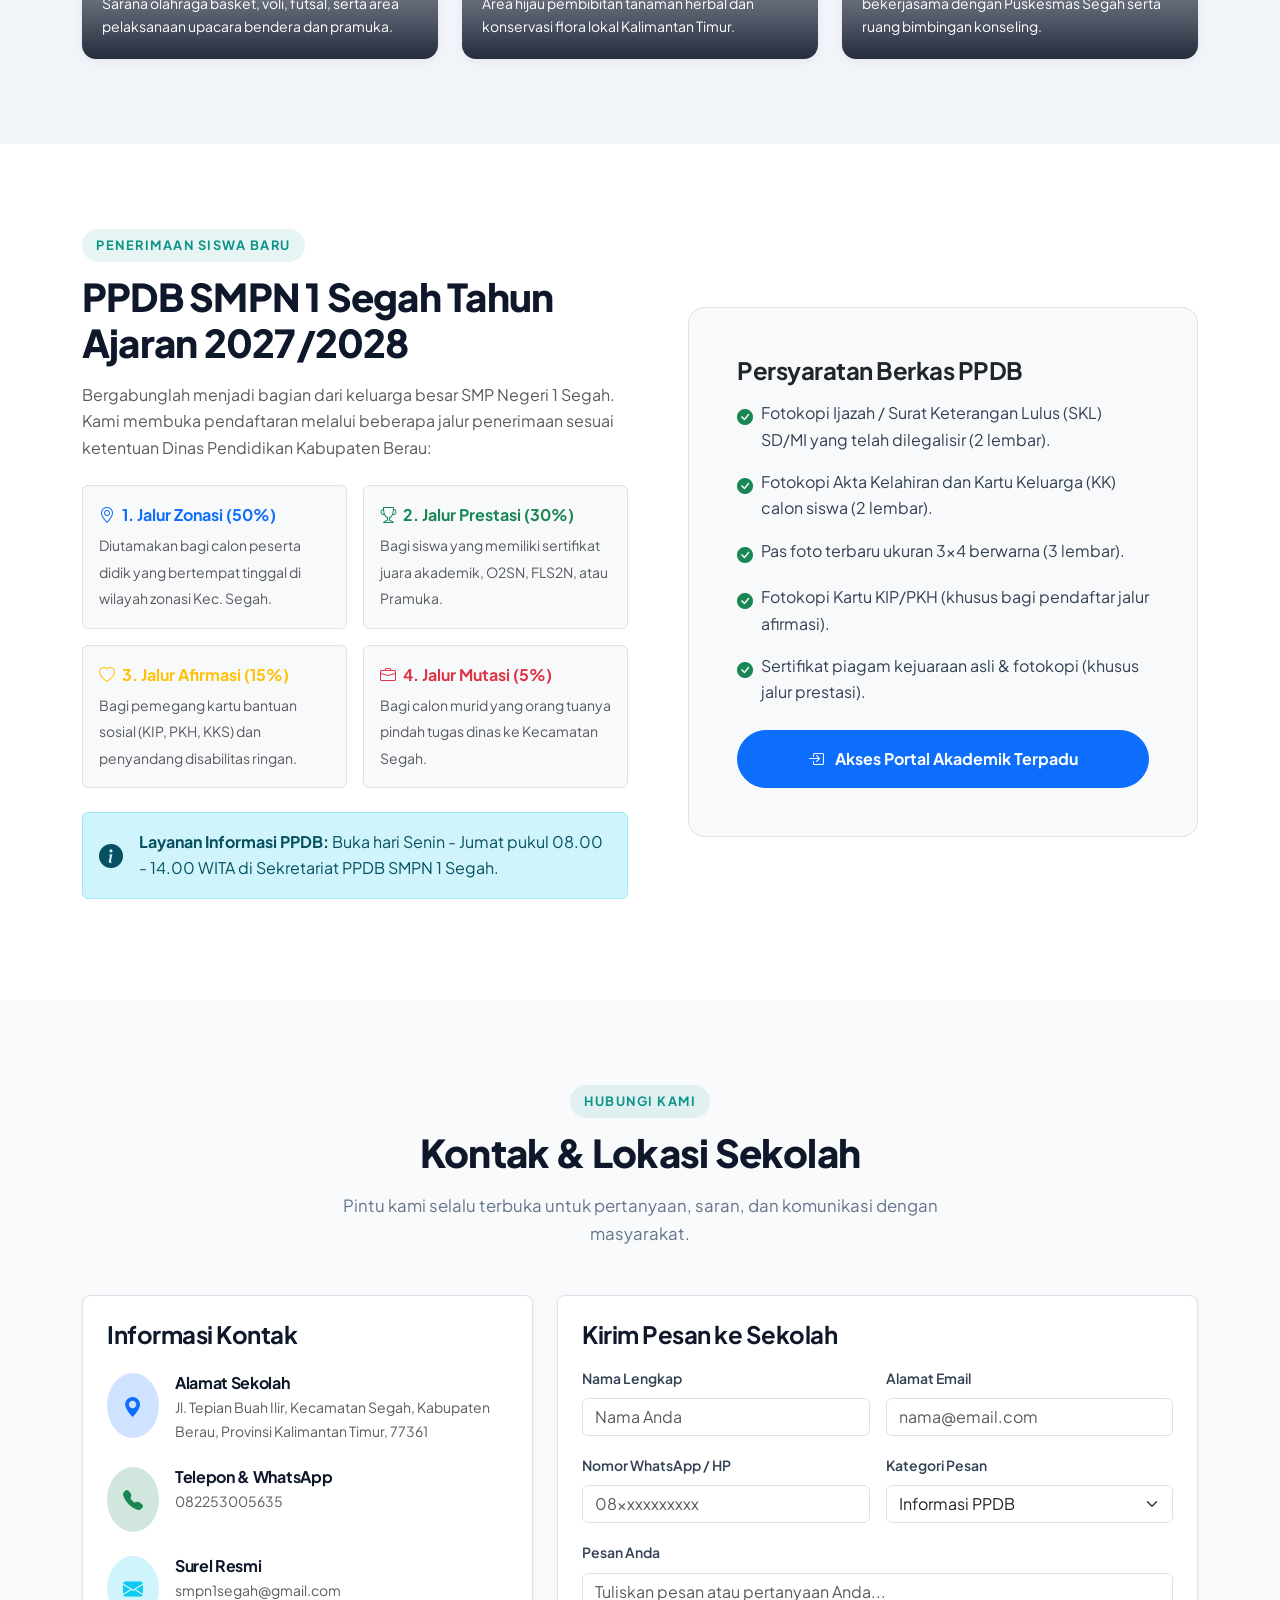
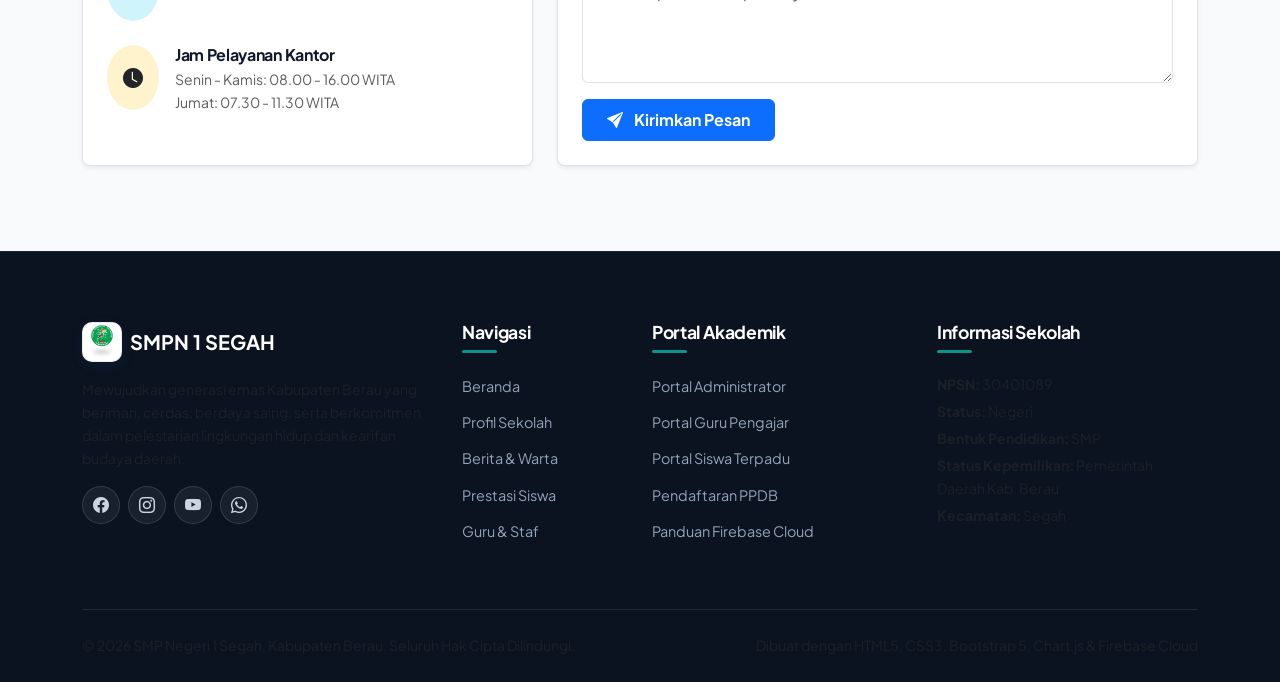
==== commit 64e62cdc: "Update index.html" ====
--- a/index.html
+++ b/index.html
@@ -373,7 +373,7 @@
       <div class="row align-items-center gy-4">
         <div class="col-lg-6">
           <span class="section-tag">Penerimaan Siswa Baru</span>
-          <h2 class="section-title">PPDB SMPN 1 Segah Tahun Ajaran 2026/2027</h2>
+          <h2 class="section-title">PPDB SMPN 1 Segah Tahun Ajaran 2027/2028</h2>
           <p class="text-muted leading-relaxed mb-4">
             Bergabunglah menjadi bagian dari keluarga besar SMP Negeri 1 Segah. Kami membuka pendaftaran melalui beberapa jalur penerimaan sesuai ketentuan Dinas Pendidikan Kabupaten Berau:
           </p>
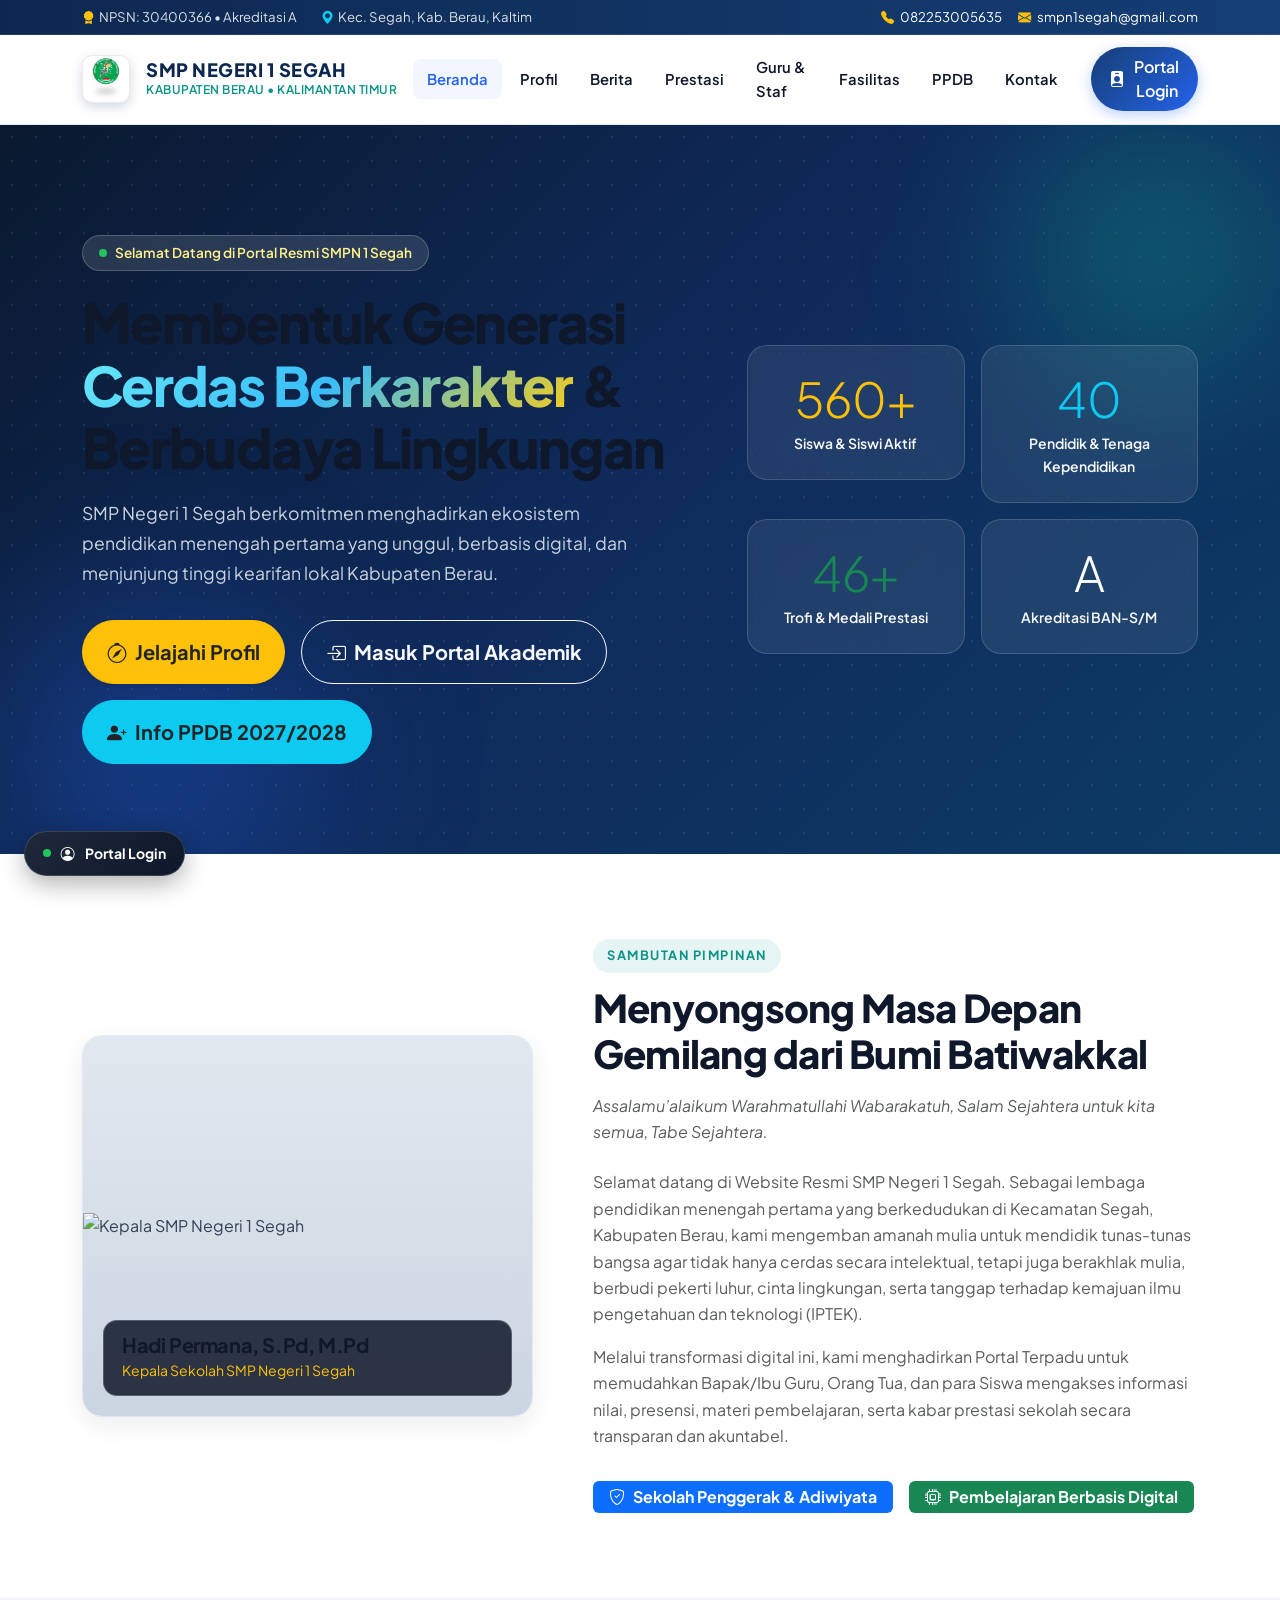
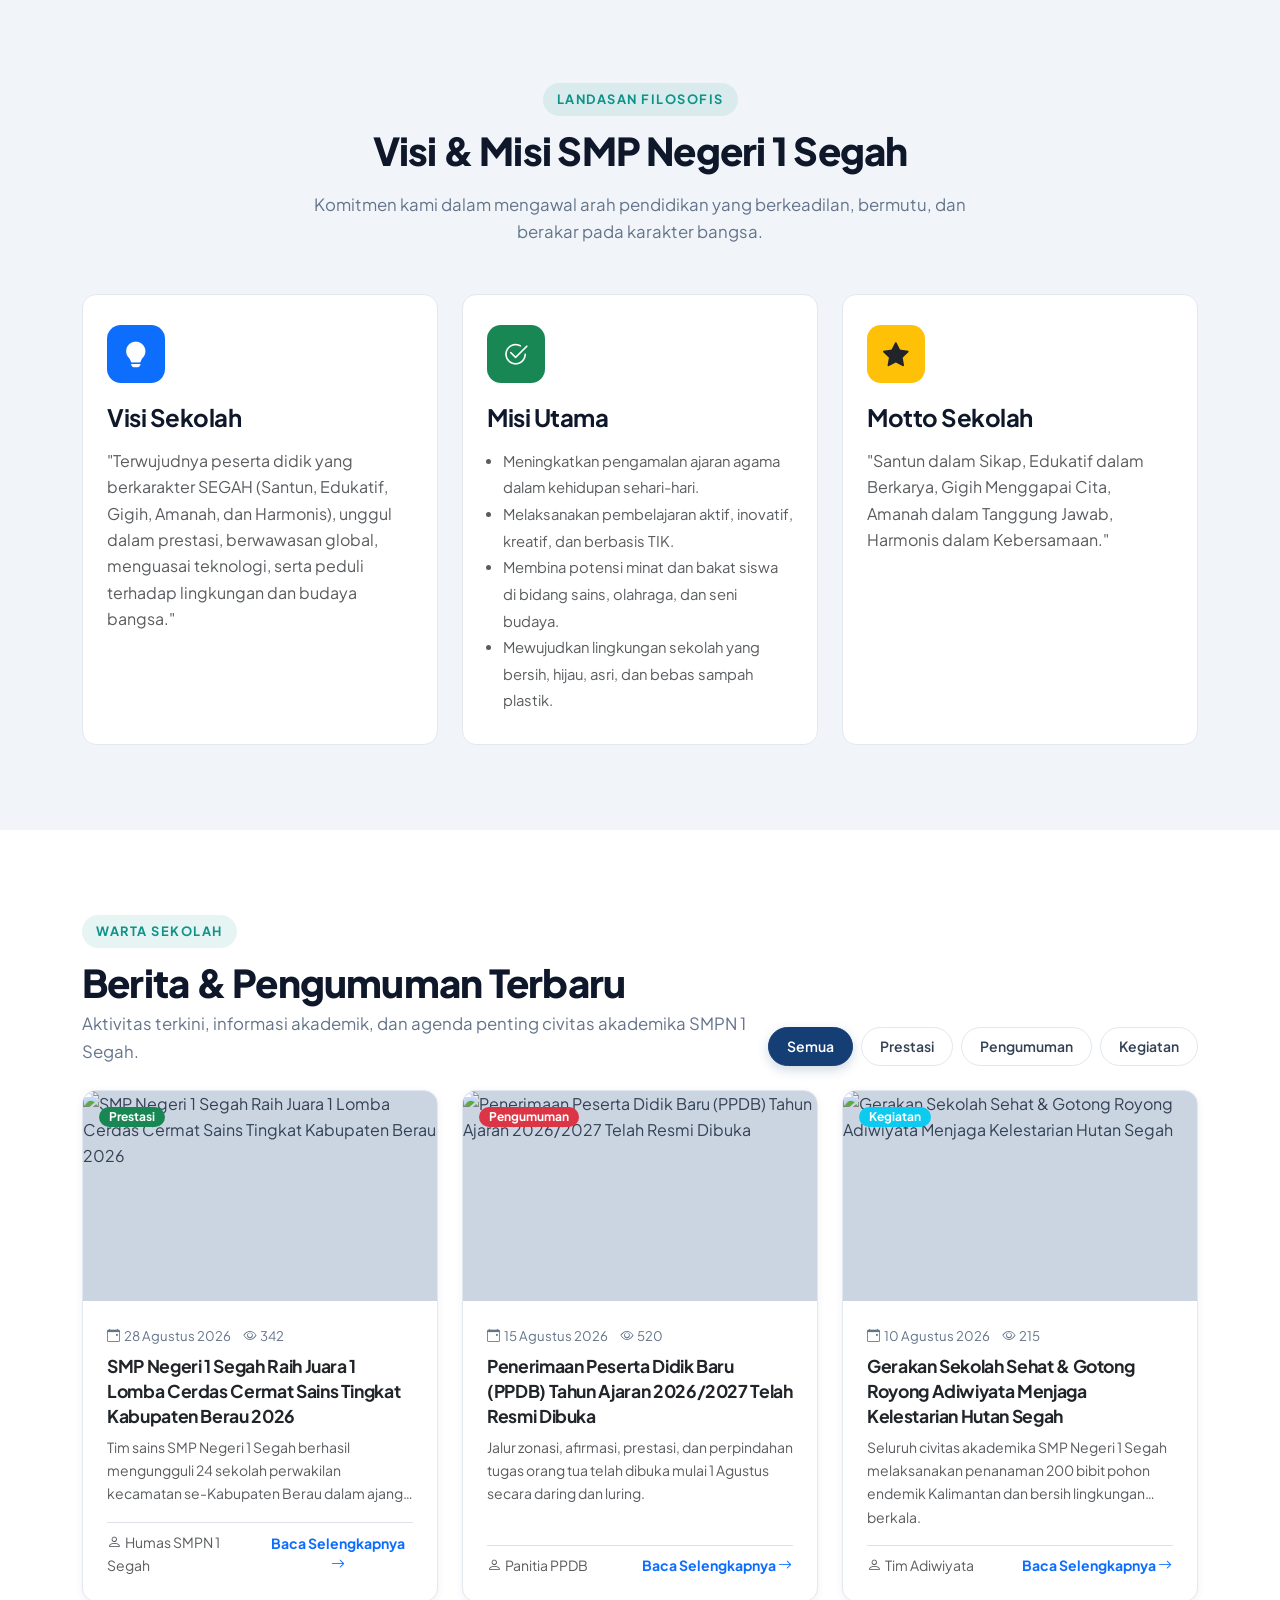
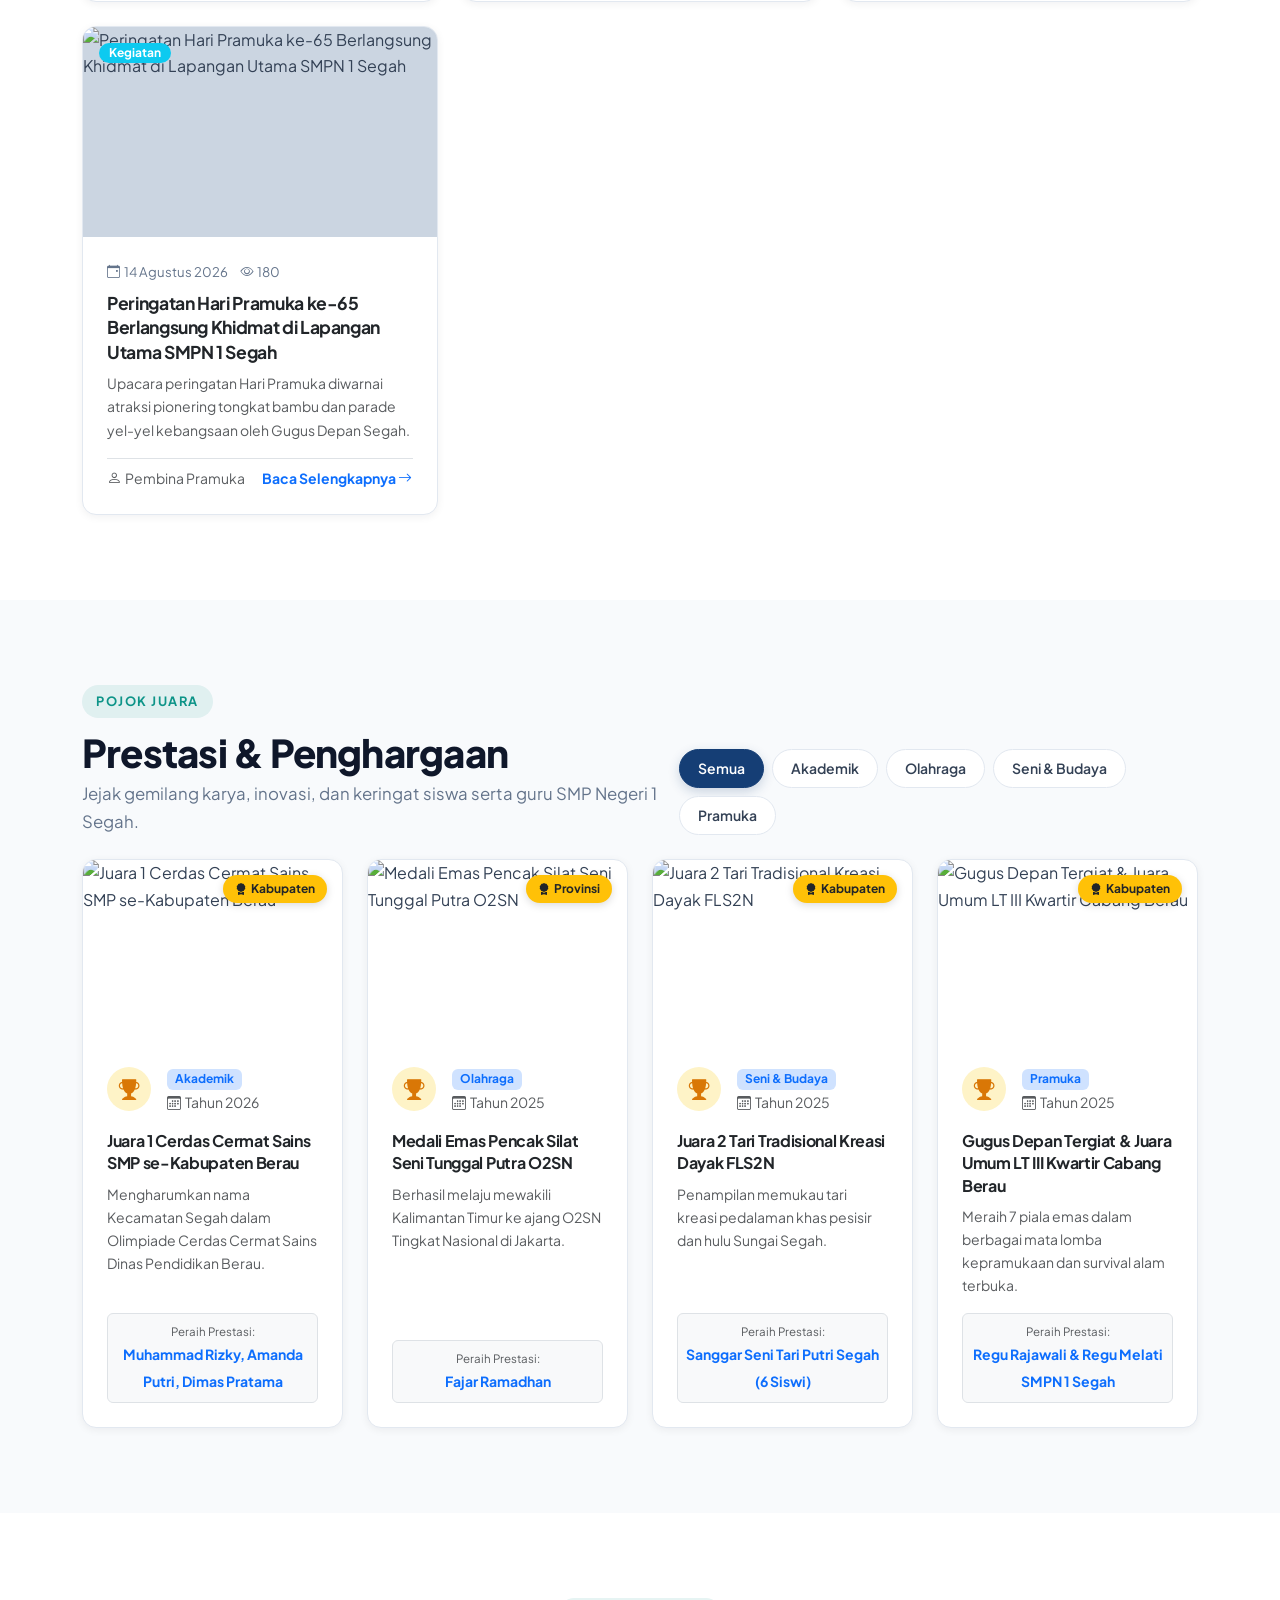
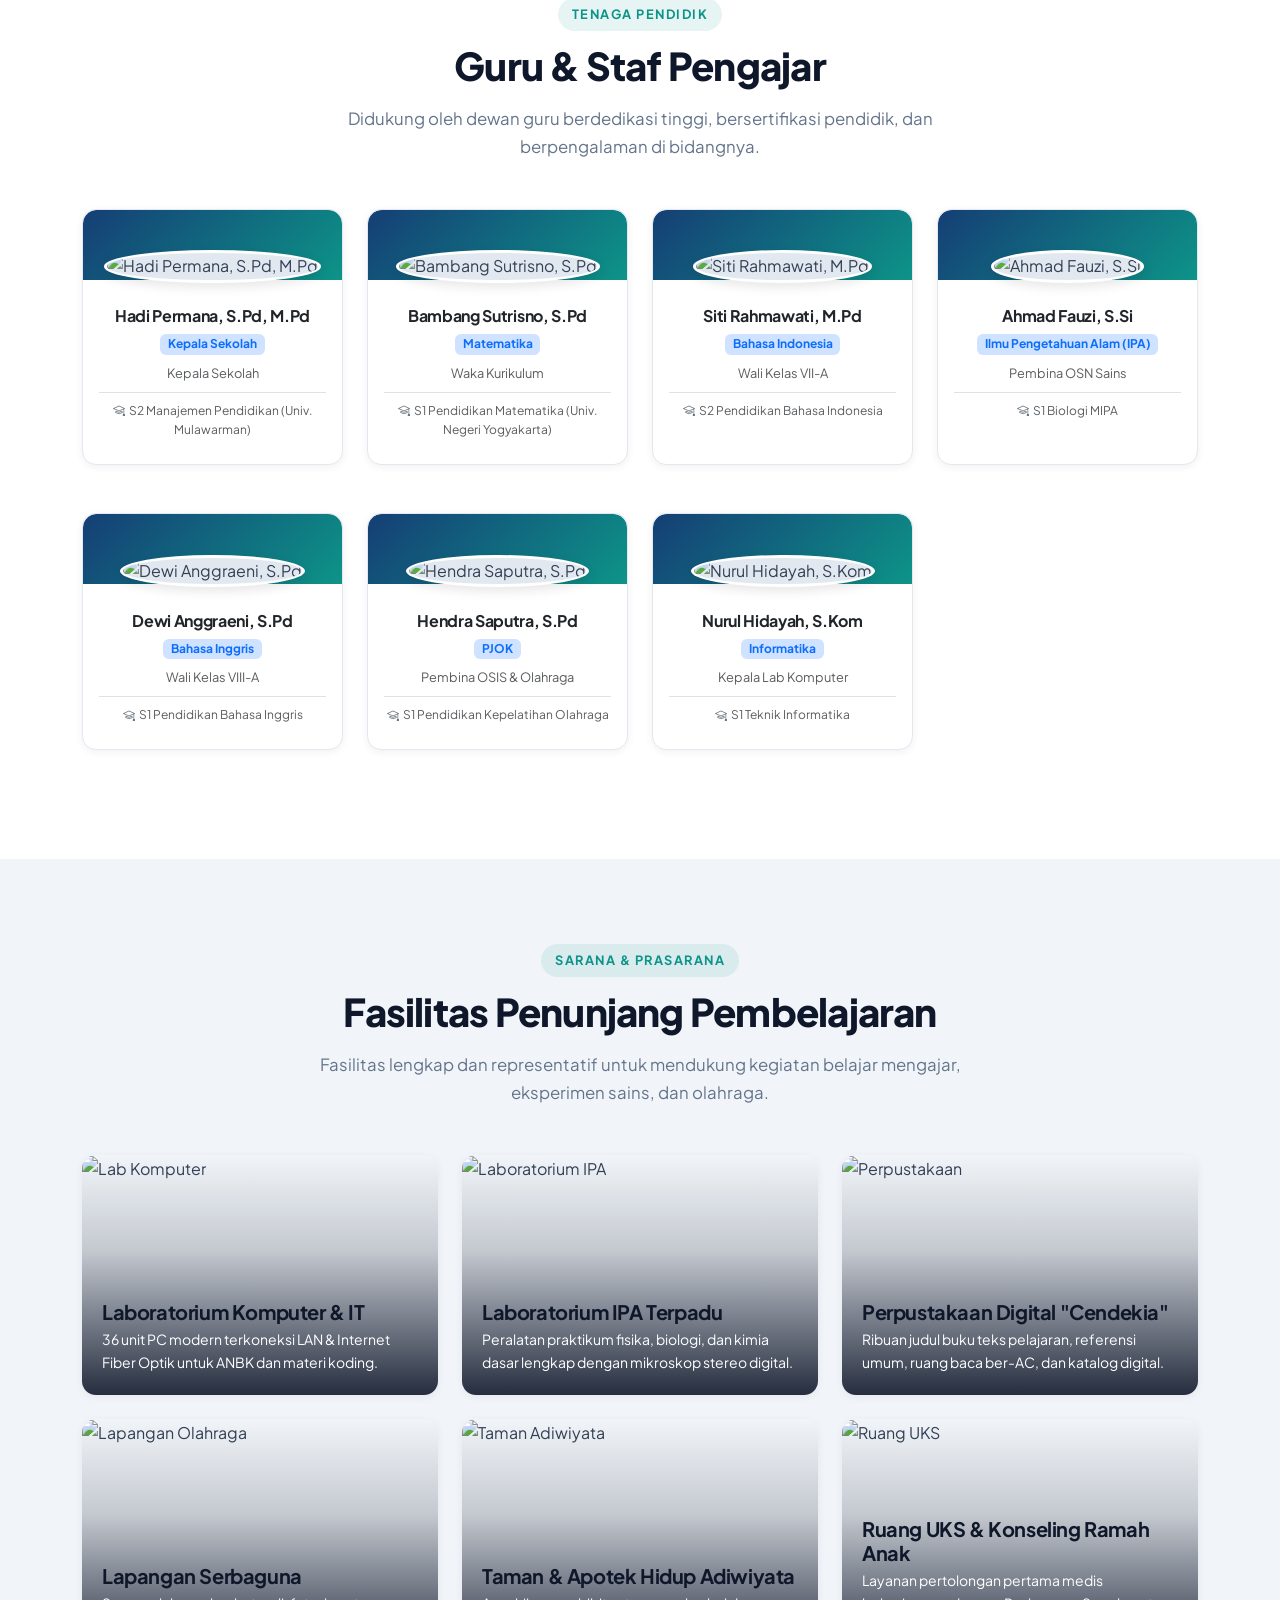
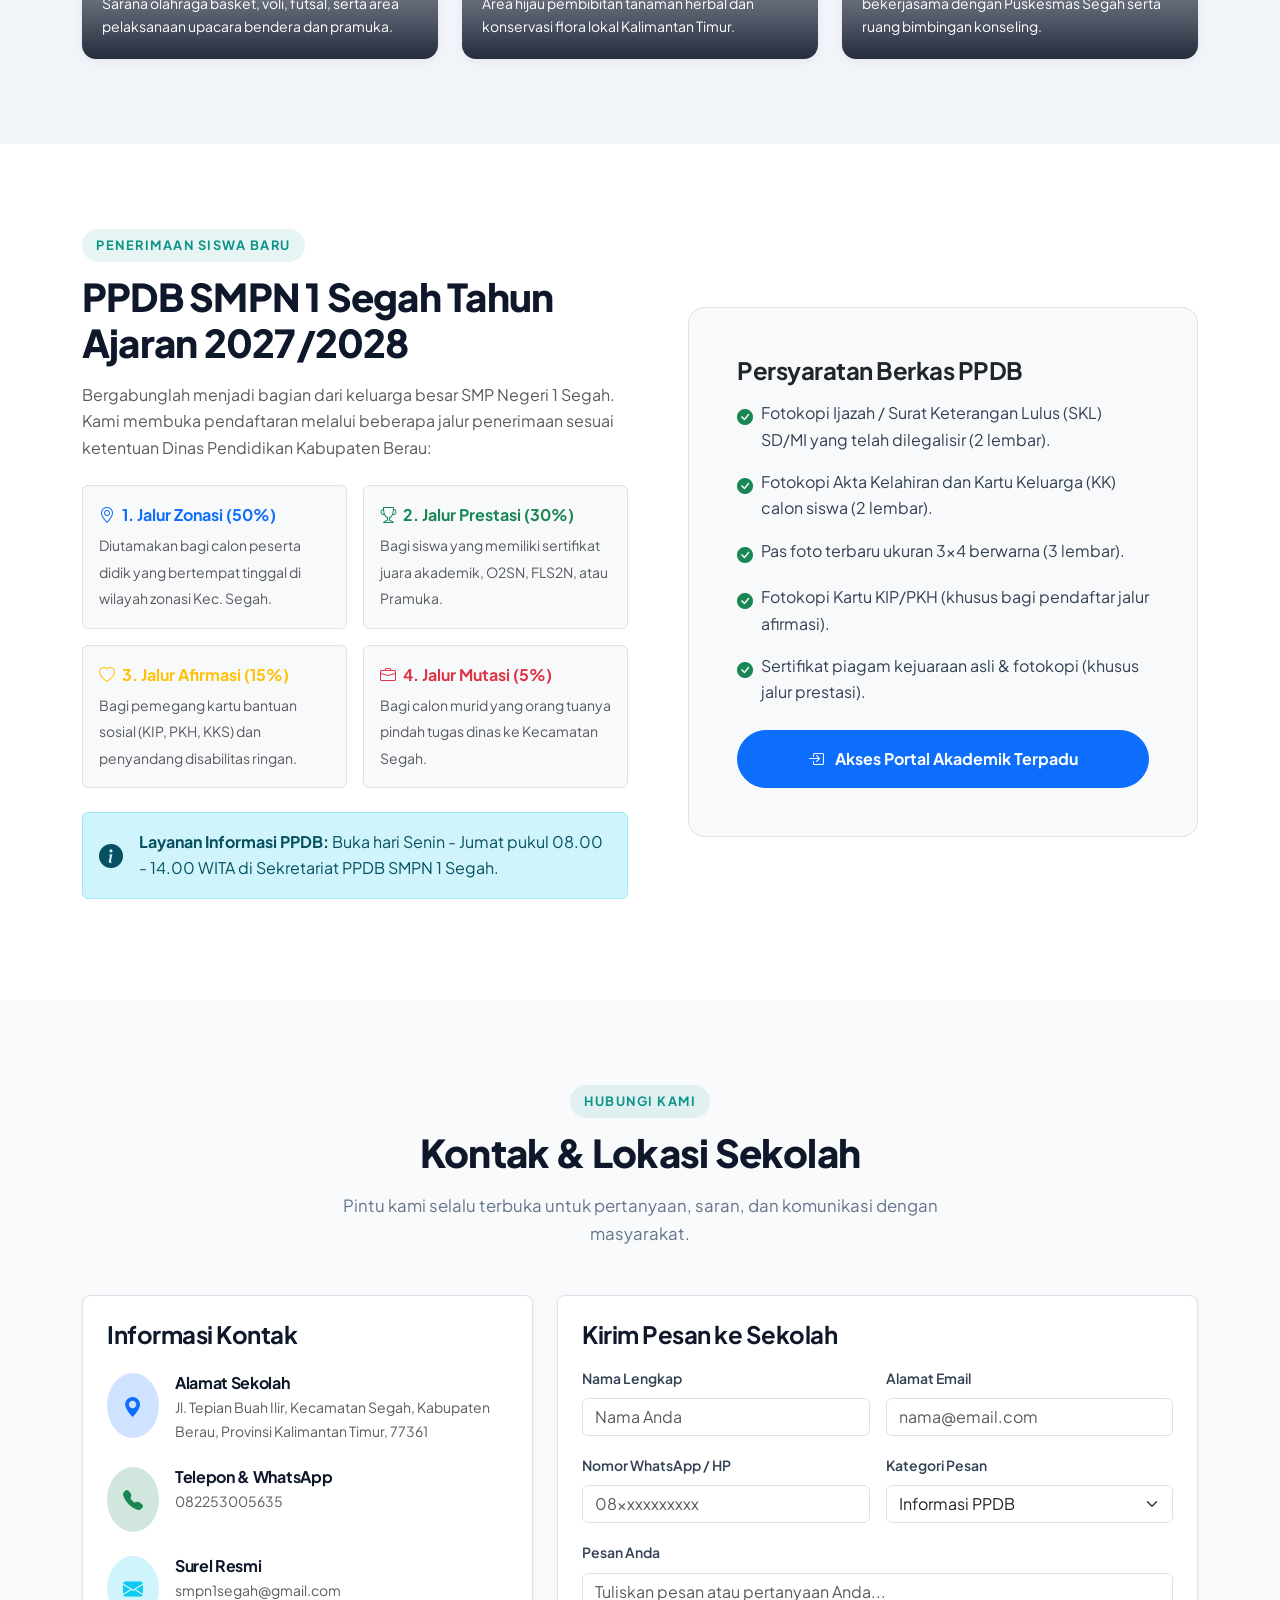
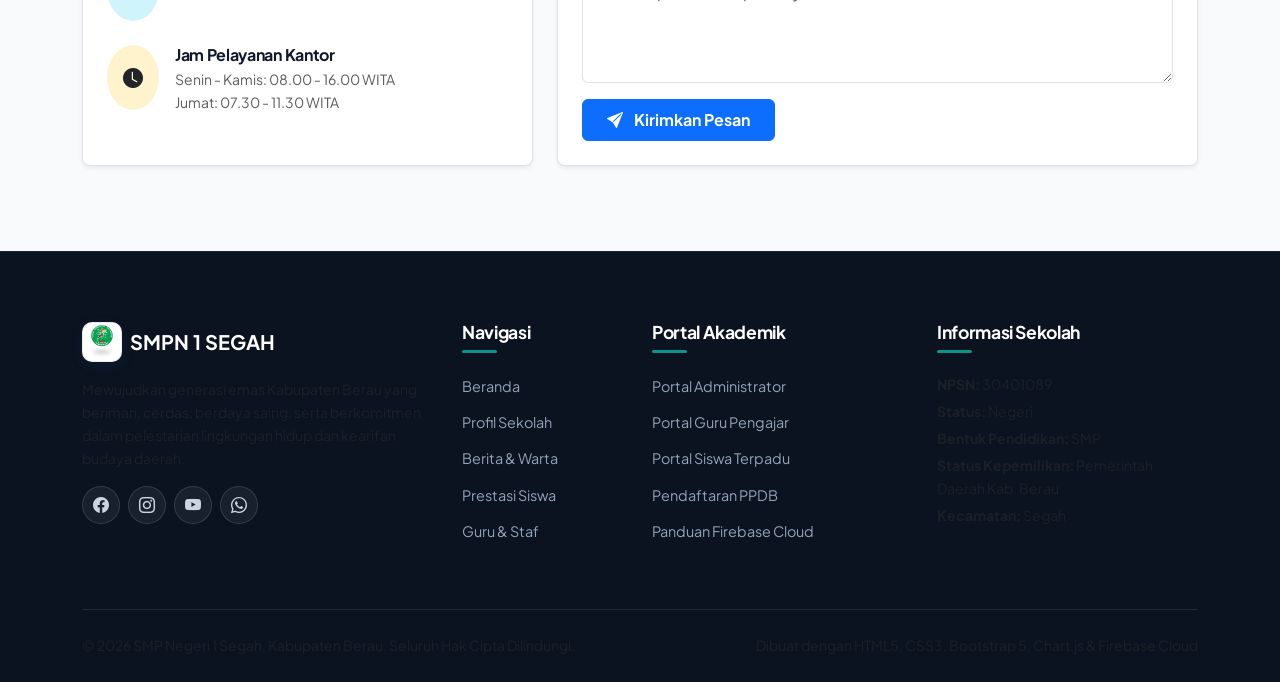
==== commit ebb2d9d2: "Update index.html" ====
--- a/index.html
+++ b/index.html
@@ -37,7 +37,7 @@
       </div>
       <div class="d-flex align-items-center gap-3">
         <a href="tel:081234567890" class="text-white text-decoration-none">
-          <i class="bi bi-telephone-fill me-1 text-warning"></i> (0554) 2031xxx
+          <i class="bi bi-telephone-fill me-1 text-warning"></i> 082253005635
         </a>
         <a href="mailto:smpn1segah@gmail.com" class="text-white text-decoration-none">
           <i class="bi bi-envelope-fill me-1 text-warning"></i> smpn1segah@gmail.com
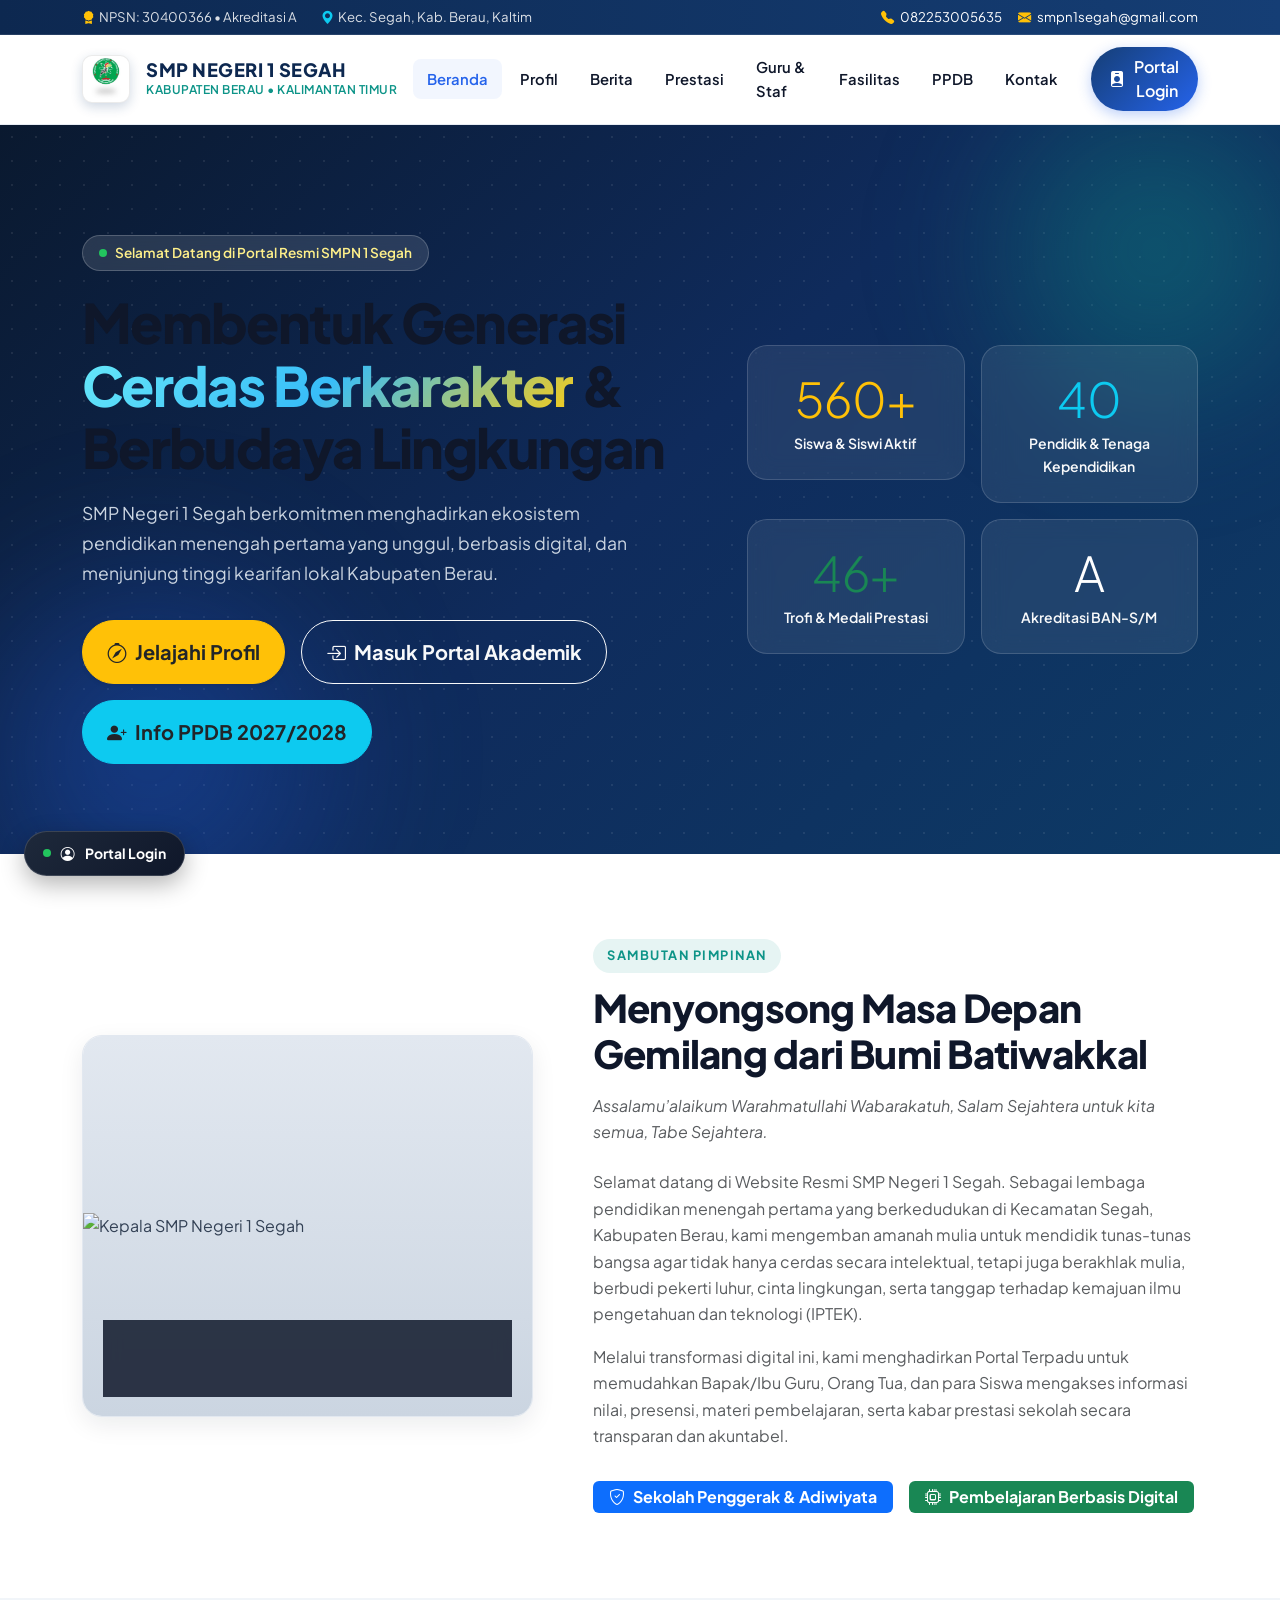
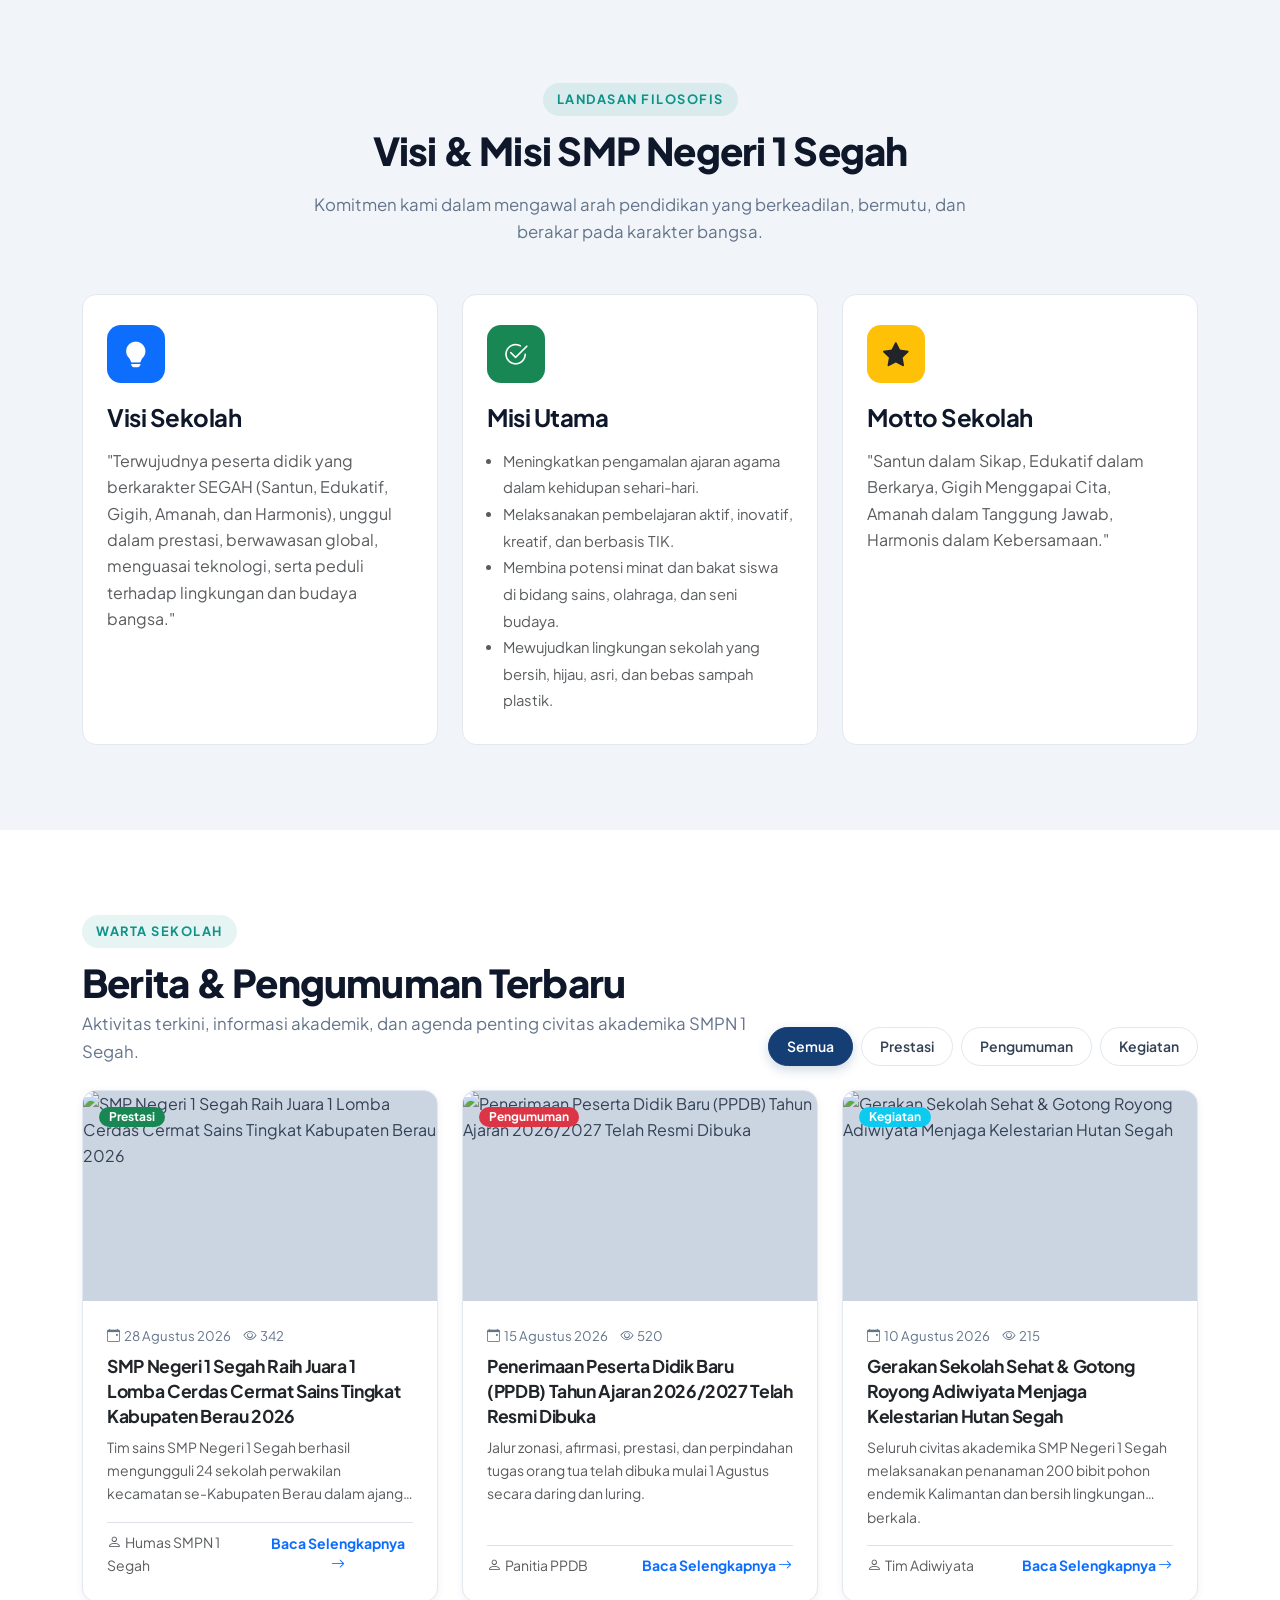
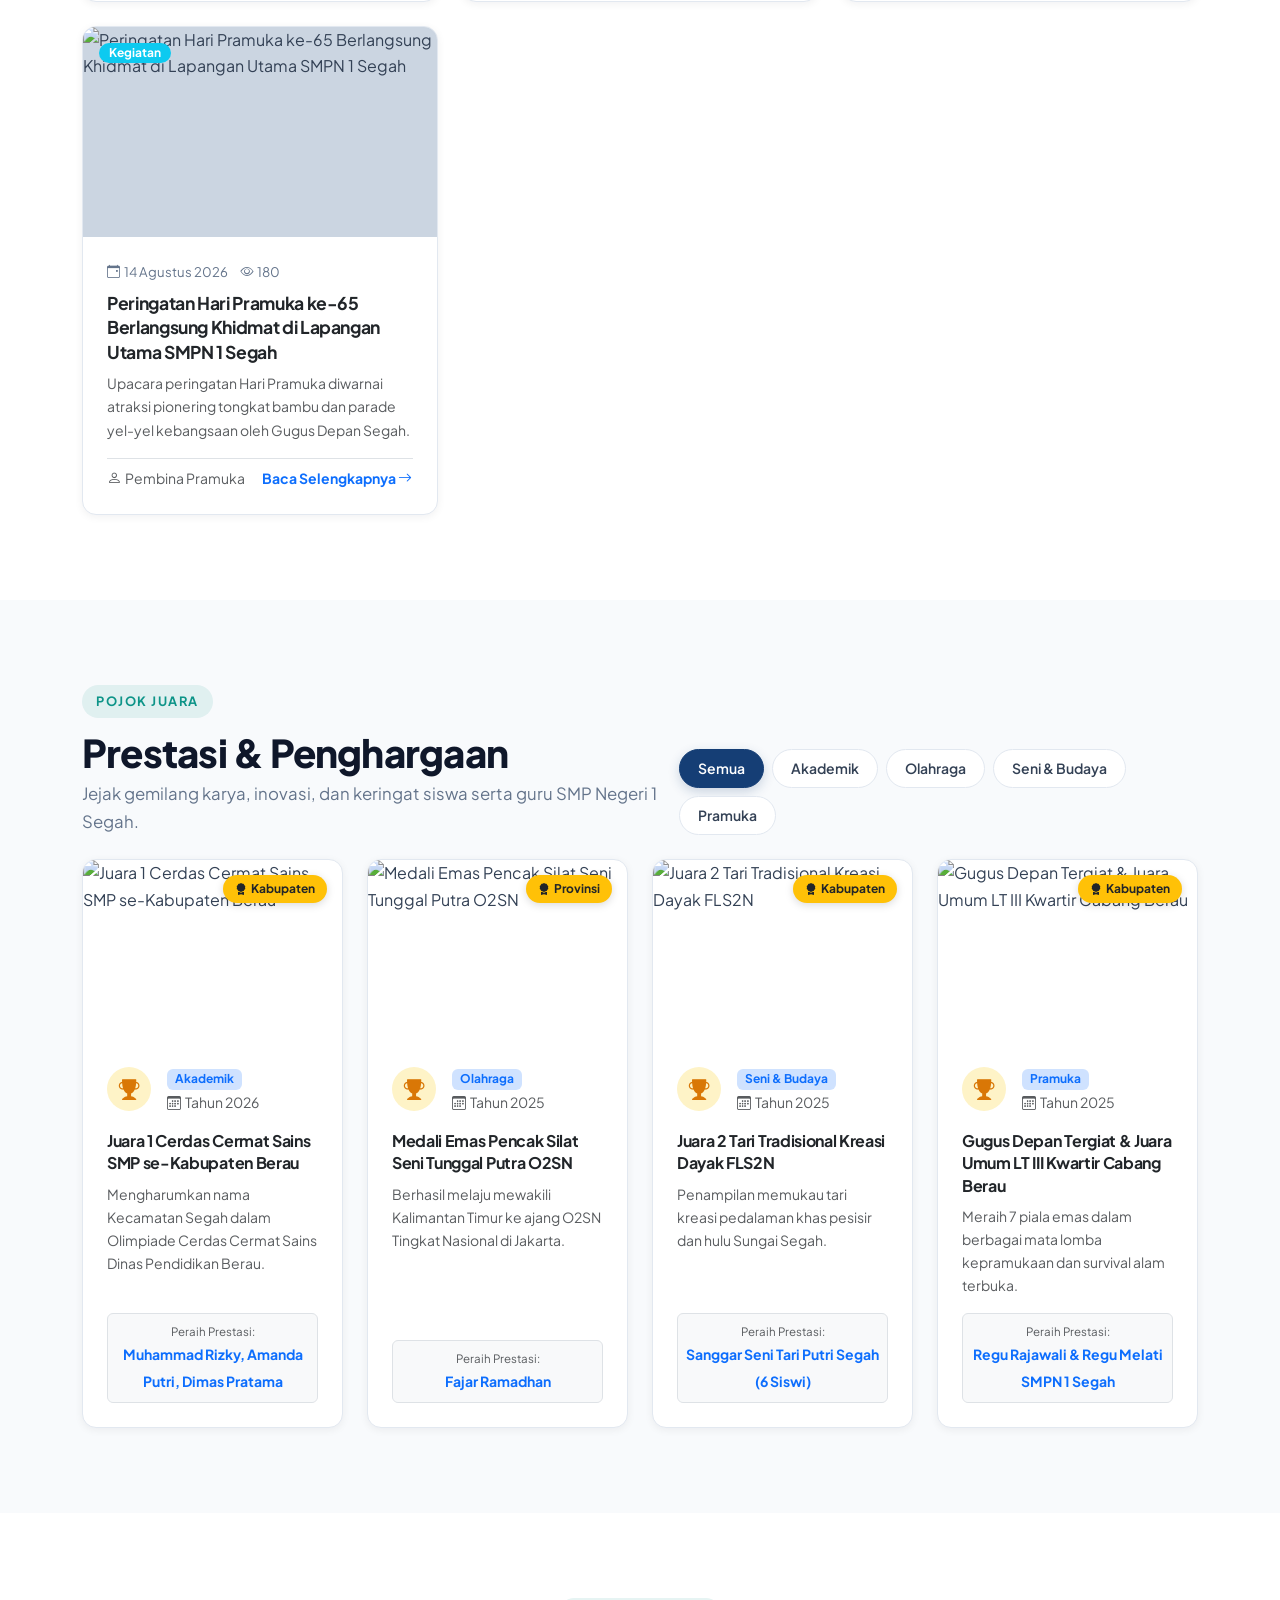
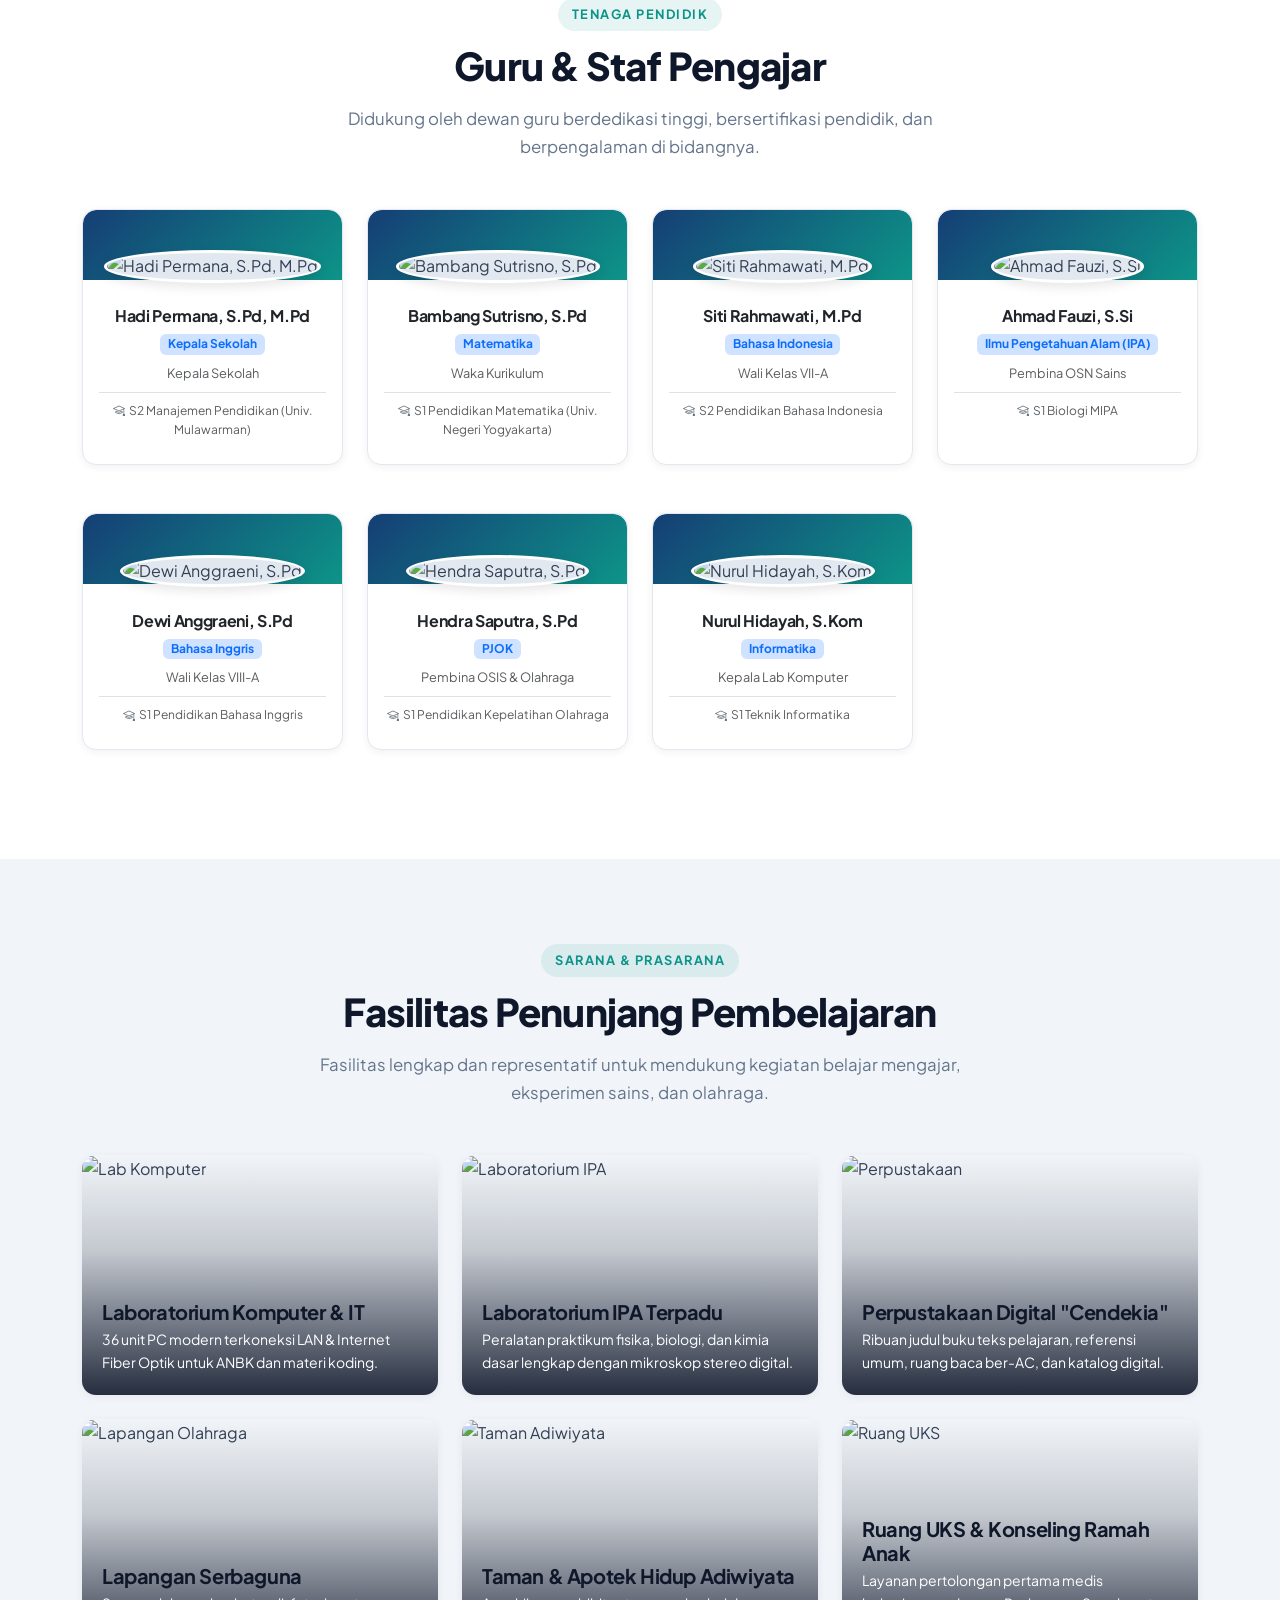
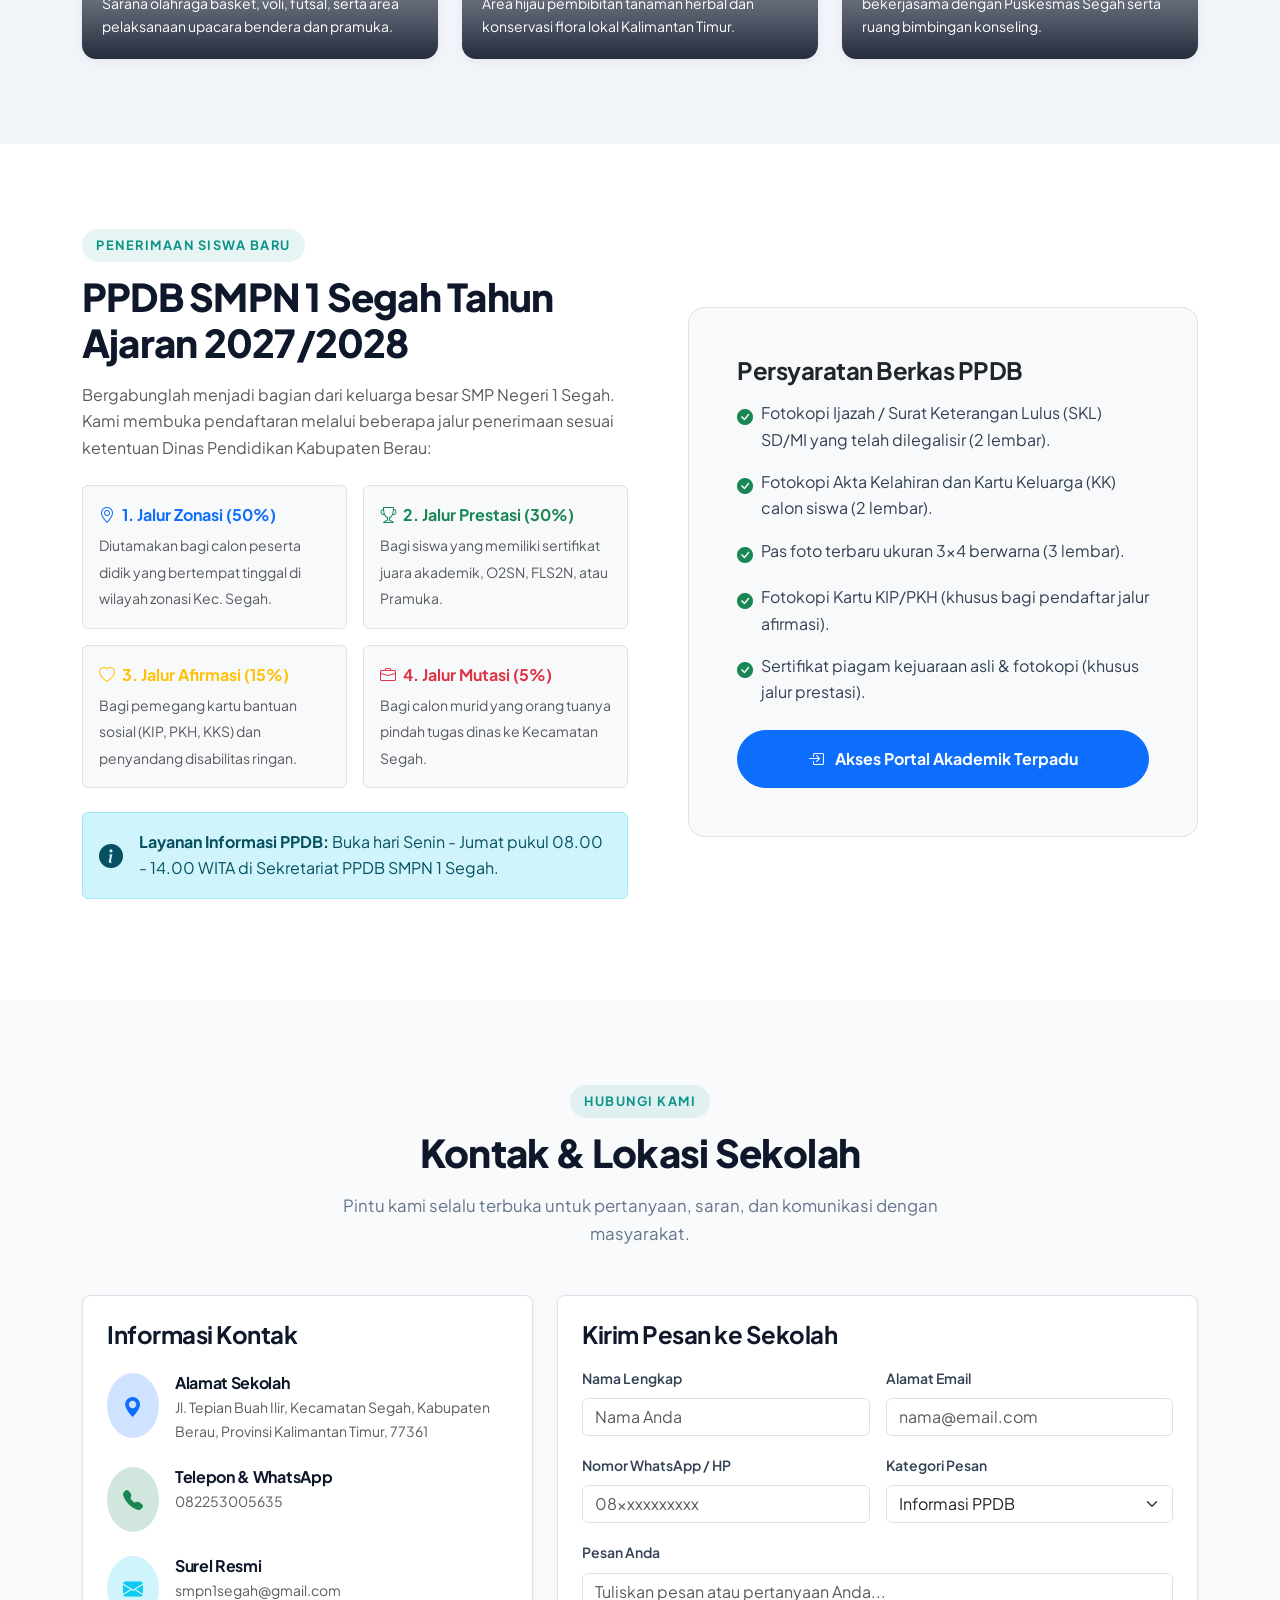
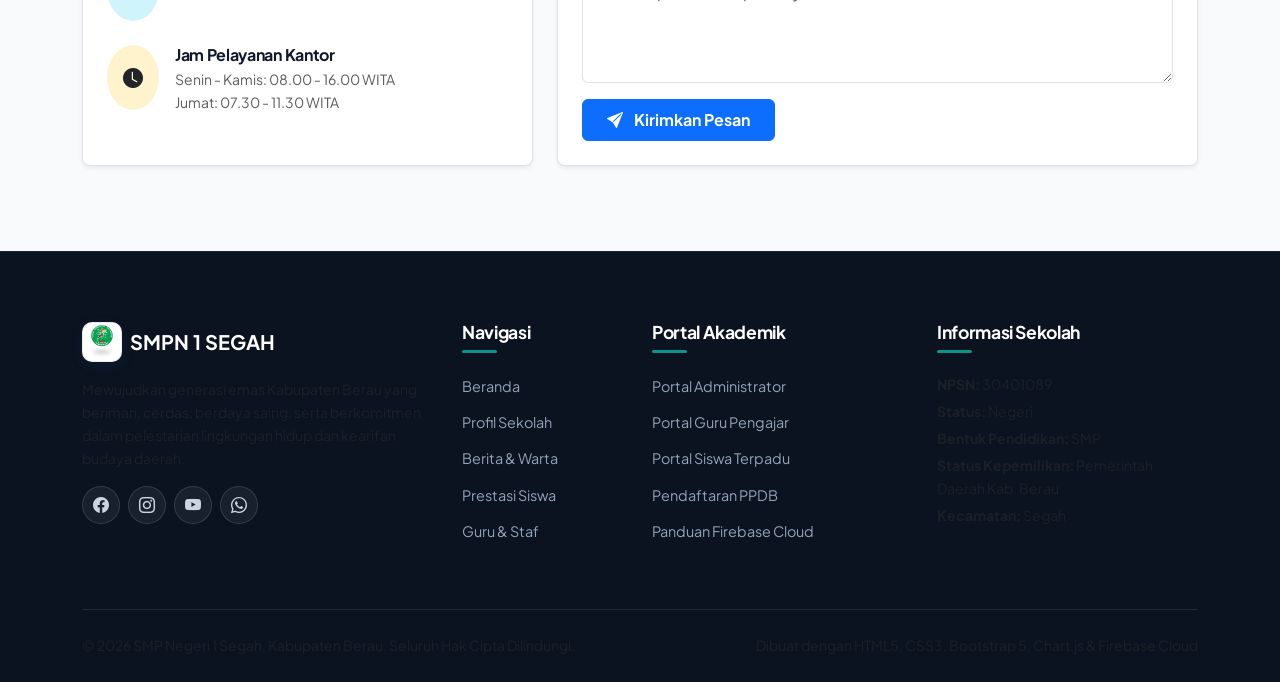
==== commit 7f4078a1: "Update index.html" ====
--- a/index.html
+++ b/index.html
@@ -152,7 +152,7 @@
         <div class="col-lg-5">
           <div class="kepsek-card">
             <div class="kepsek-img-wrap">
-              <img src="https://images.unsplash.com/photo-1560250097-0b93528c311a?w=800&auto=format&fit=crop&q=80" alt="Kepala SMP Negeri 1 Segah" class="img-fluid" style="object-fit: cover; width: 100%; height: 100%;">
+              <img src="https://photos.app.goo.gl/CZbV35ZwYVSVzdfd9" alt="Kepala SMP Negeri 1 Segah" class="img-fluid" style="object-fit: cover; width: 100%; height: 100%;">
               <div class="kepsek-badge">
                 <h5 class="fw-bold mb-0">Hadi Permana, S.Pd, M.Pd</h5>
                 <small class="text-warning">Kepala Sekolah SMP Negeri 1 Segah</small>
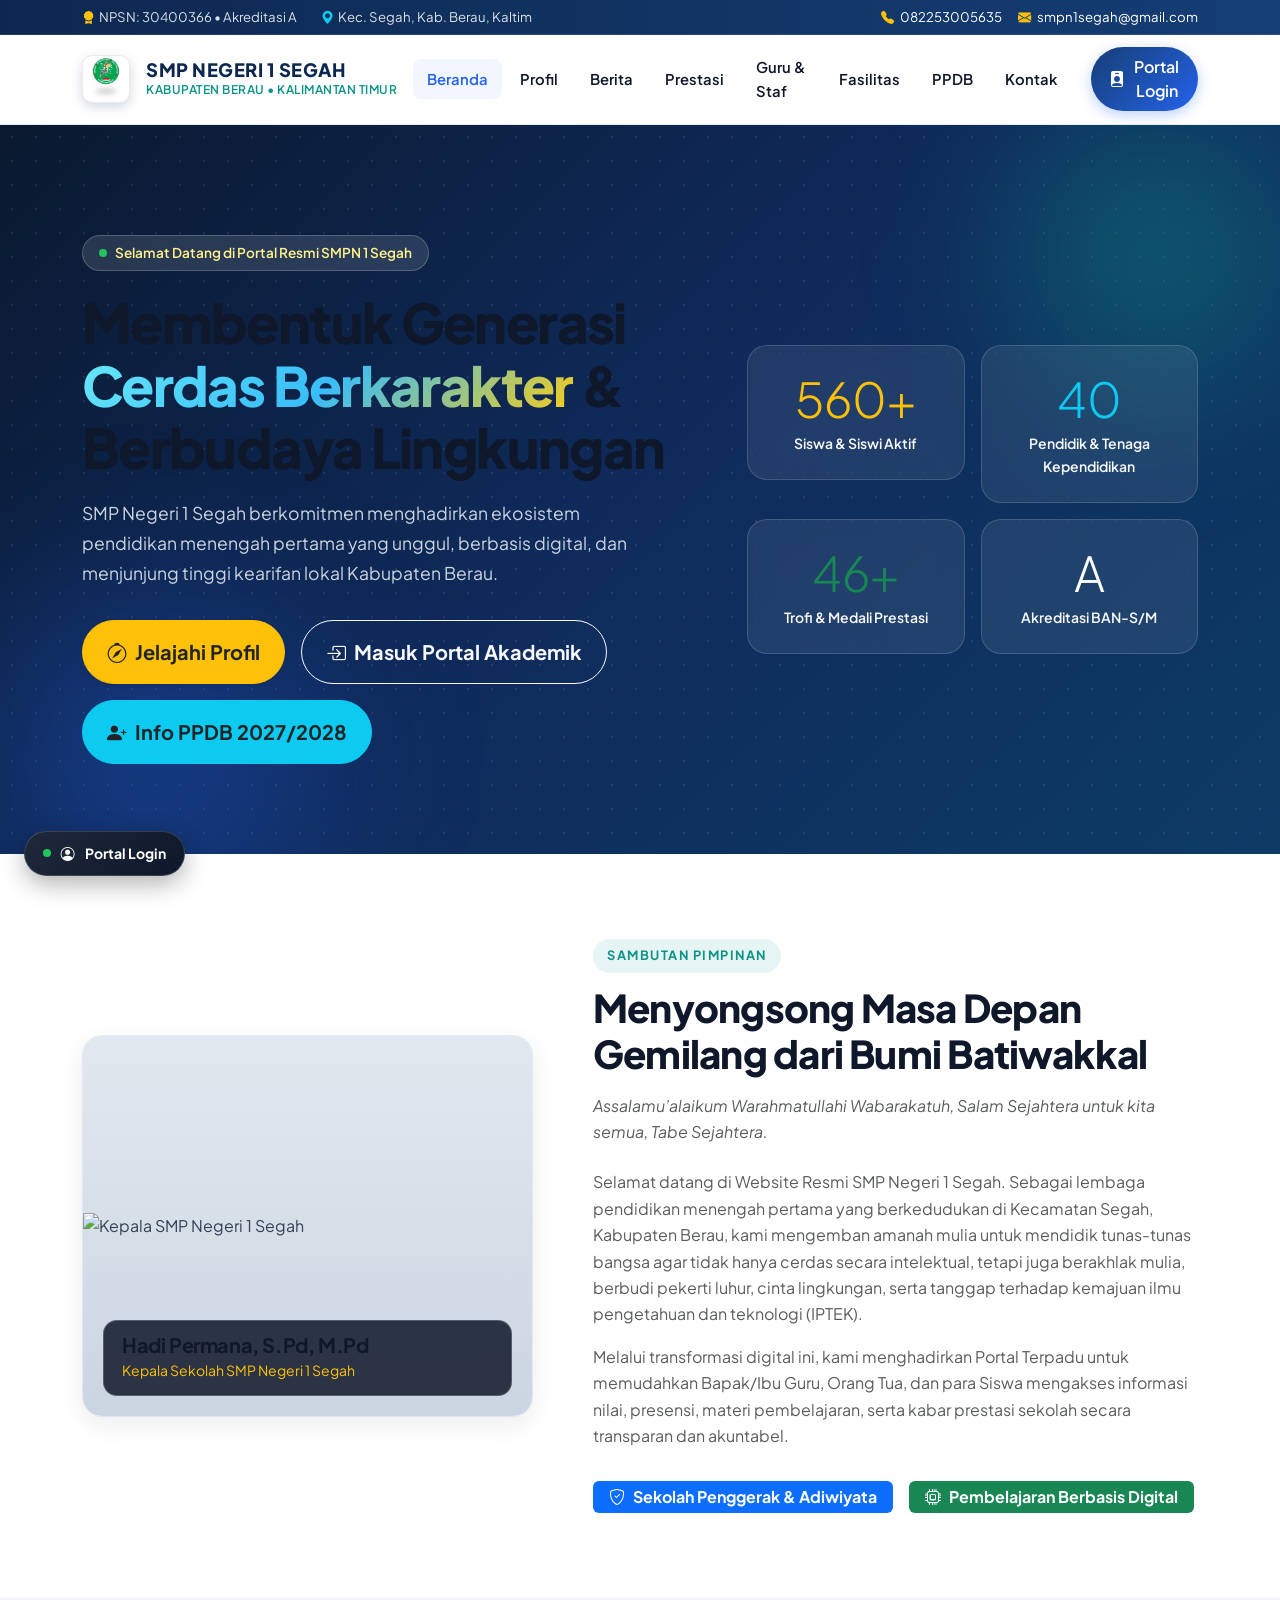
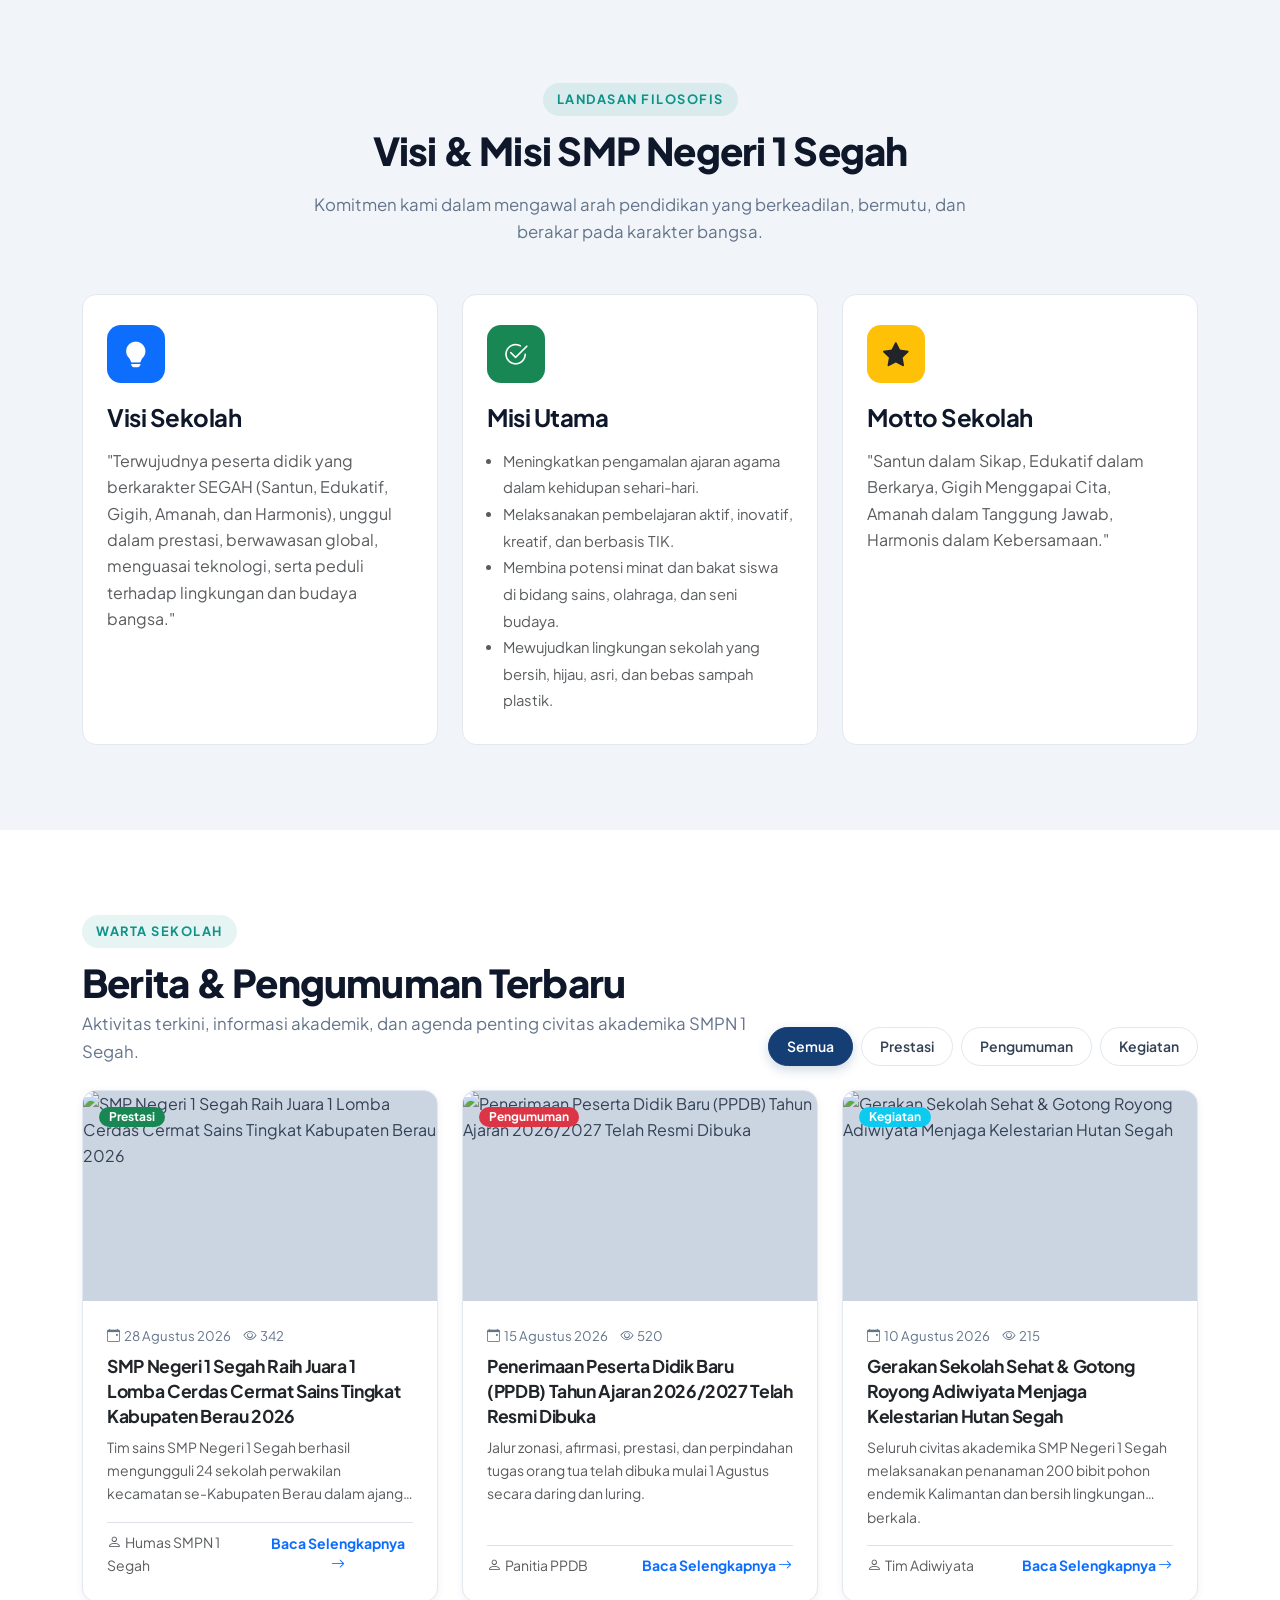
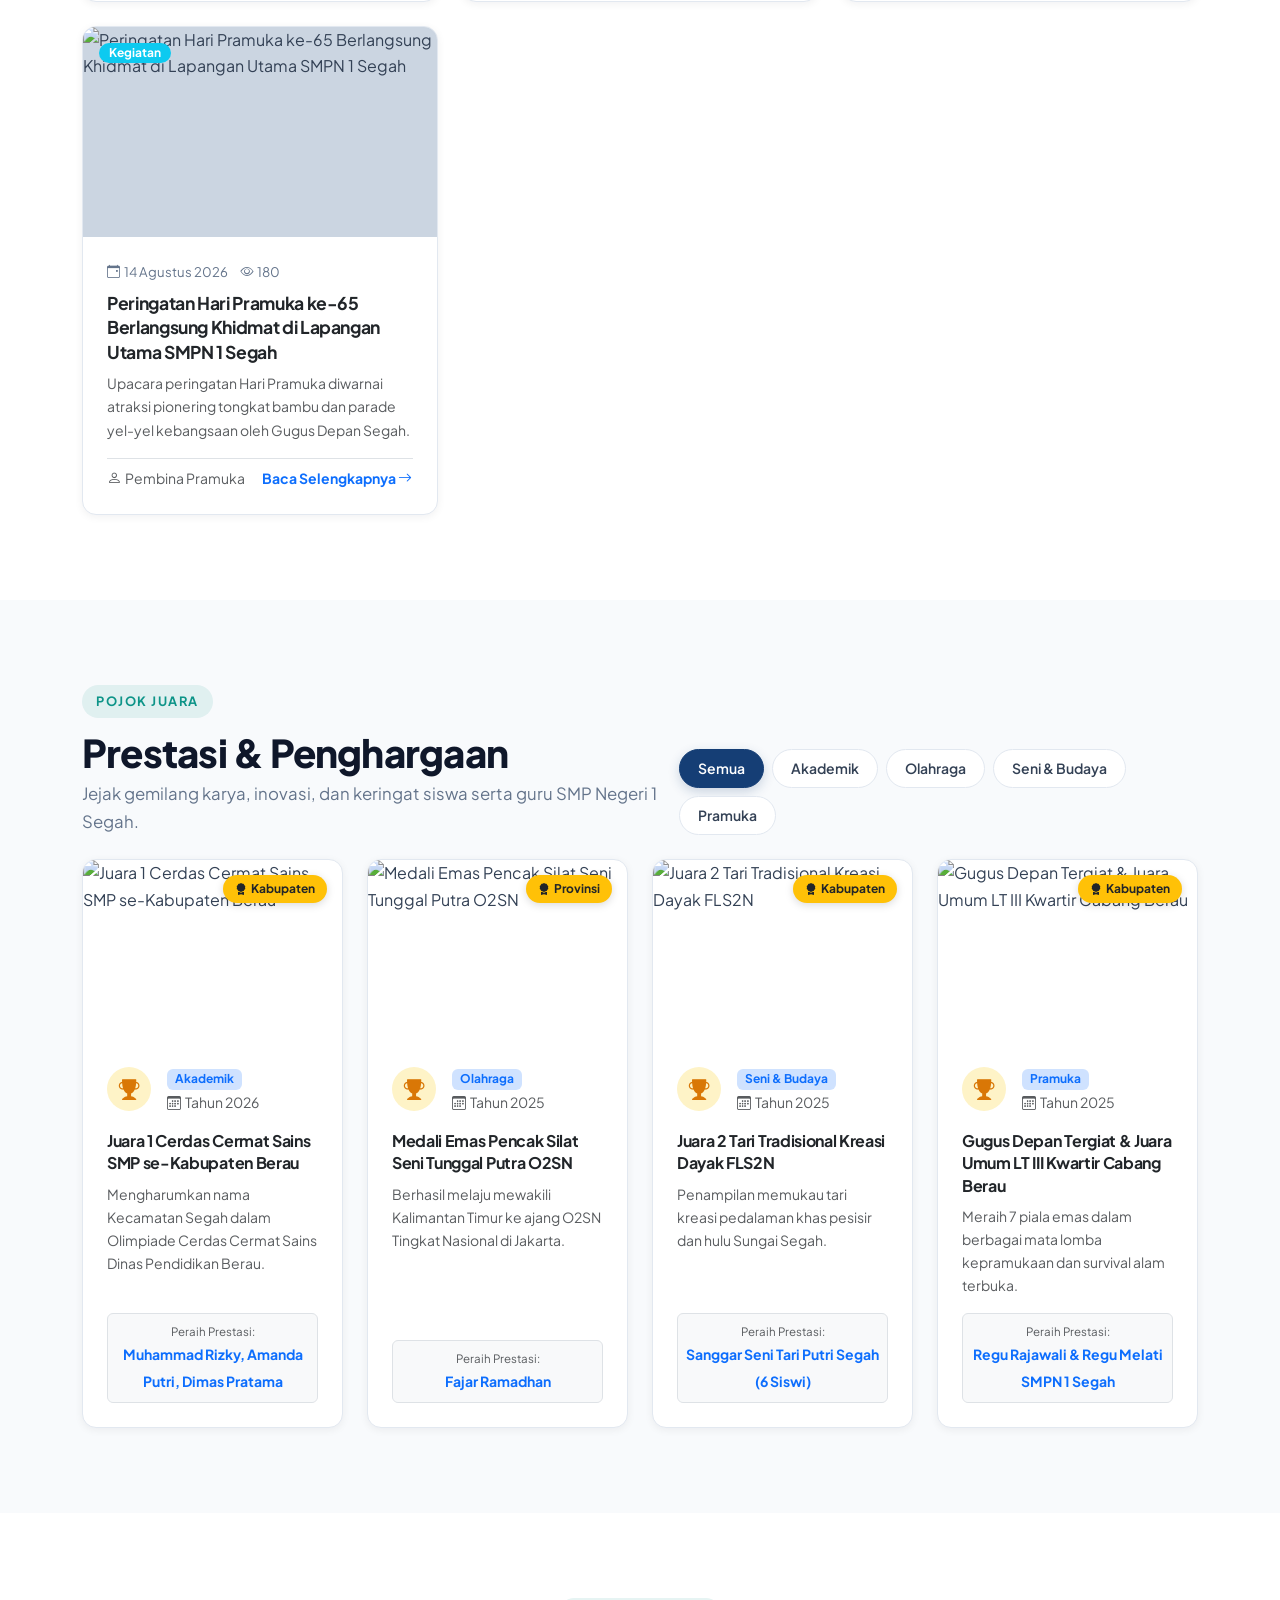
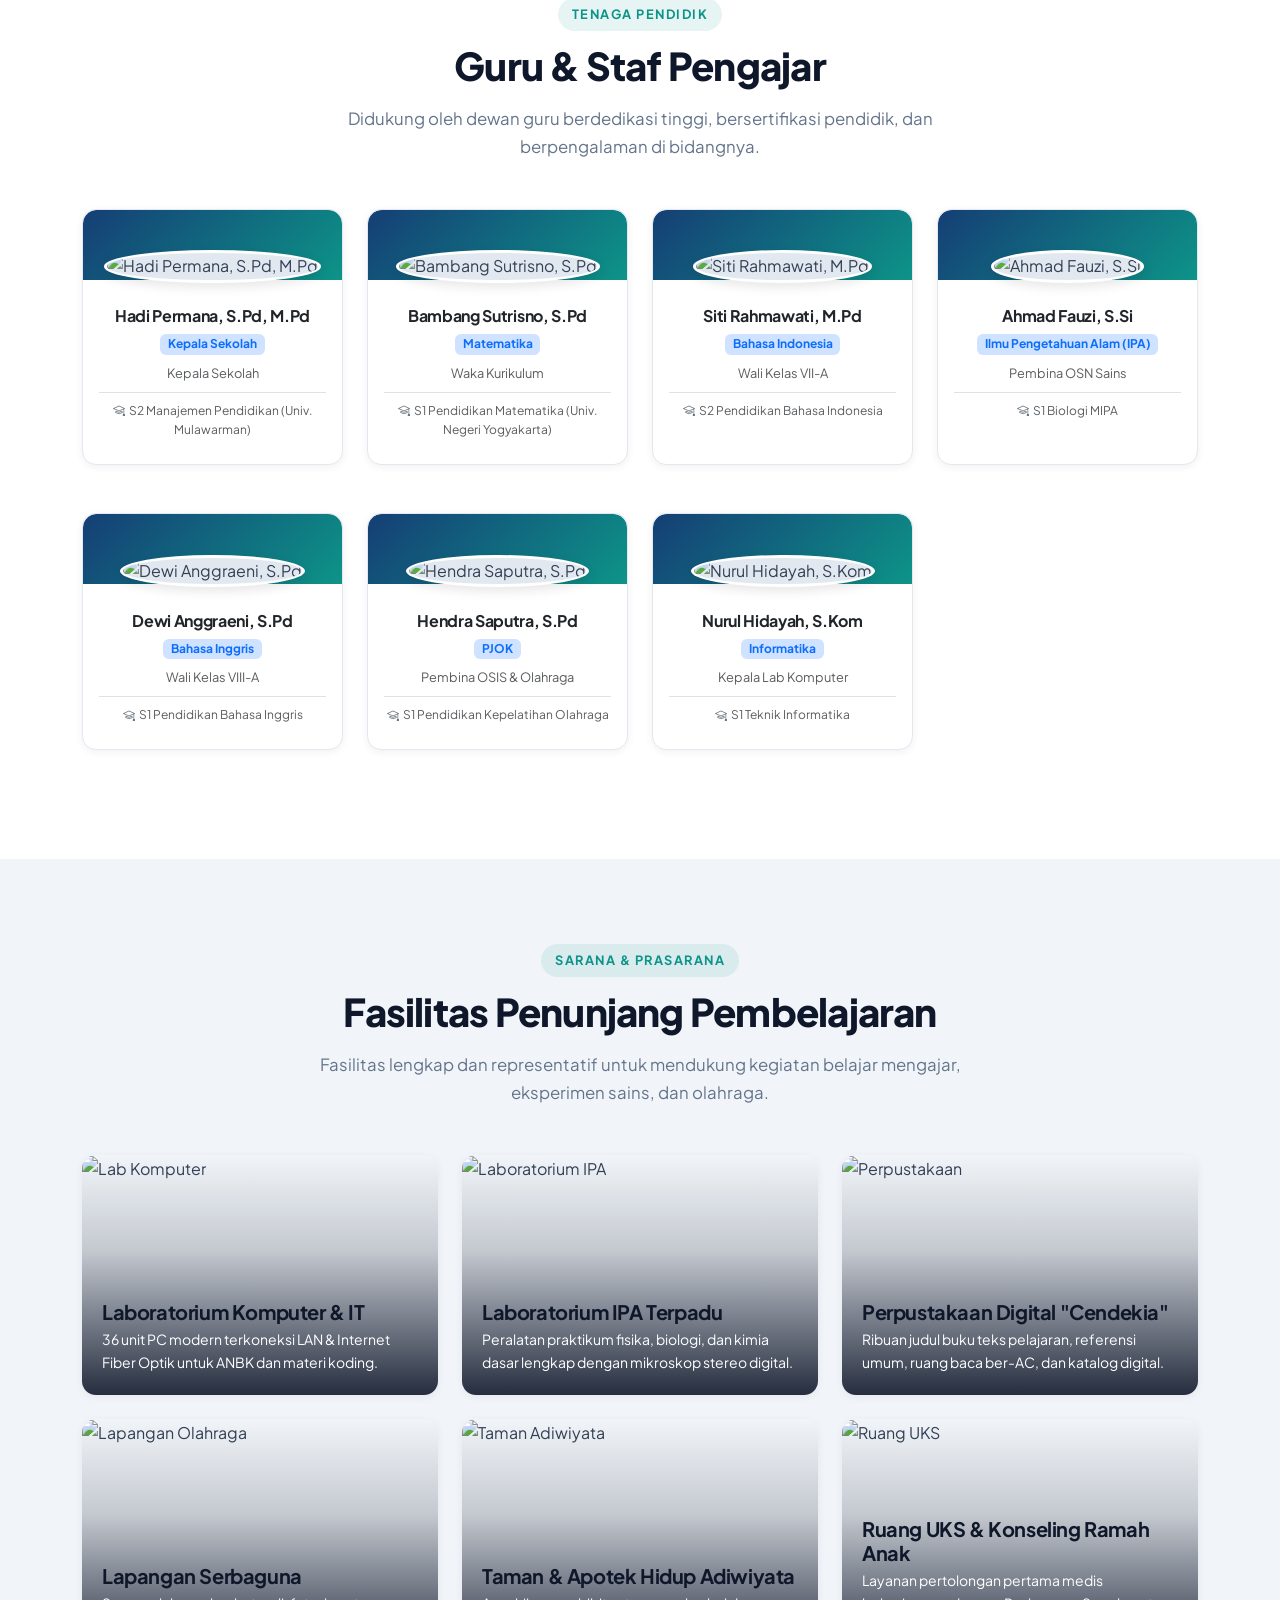
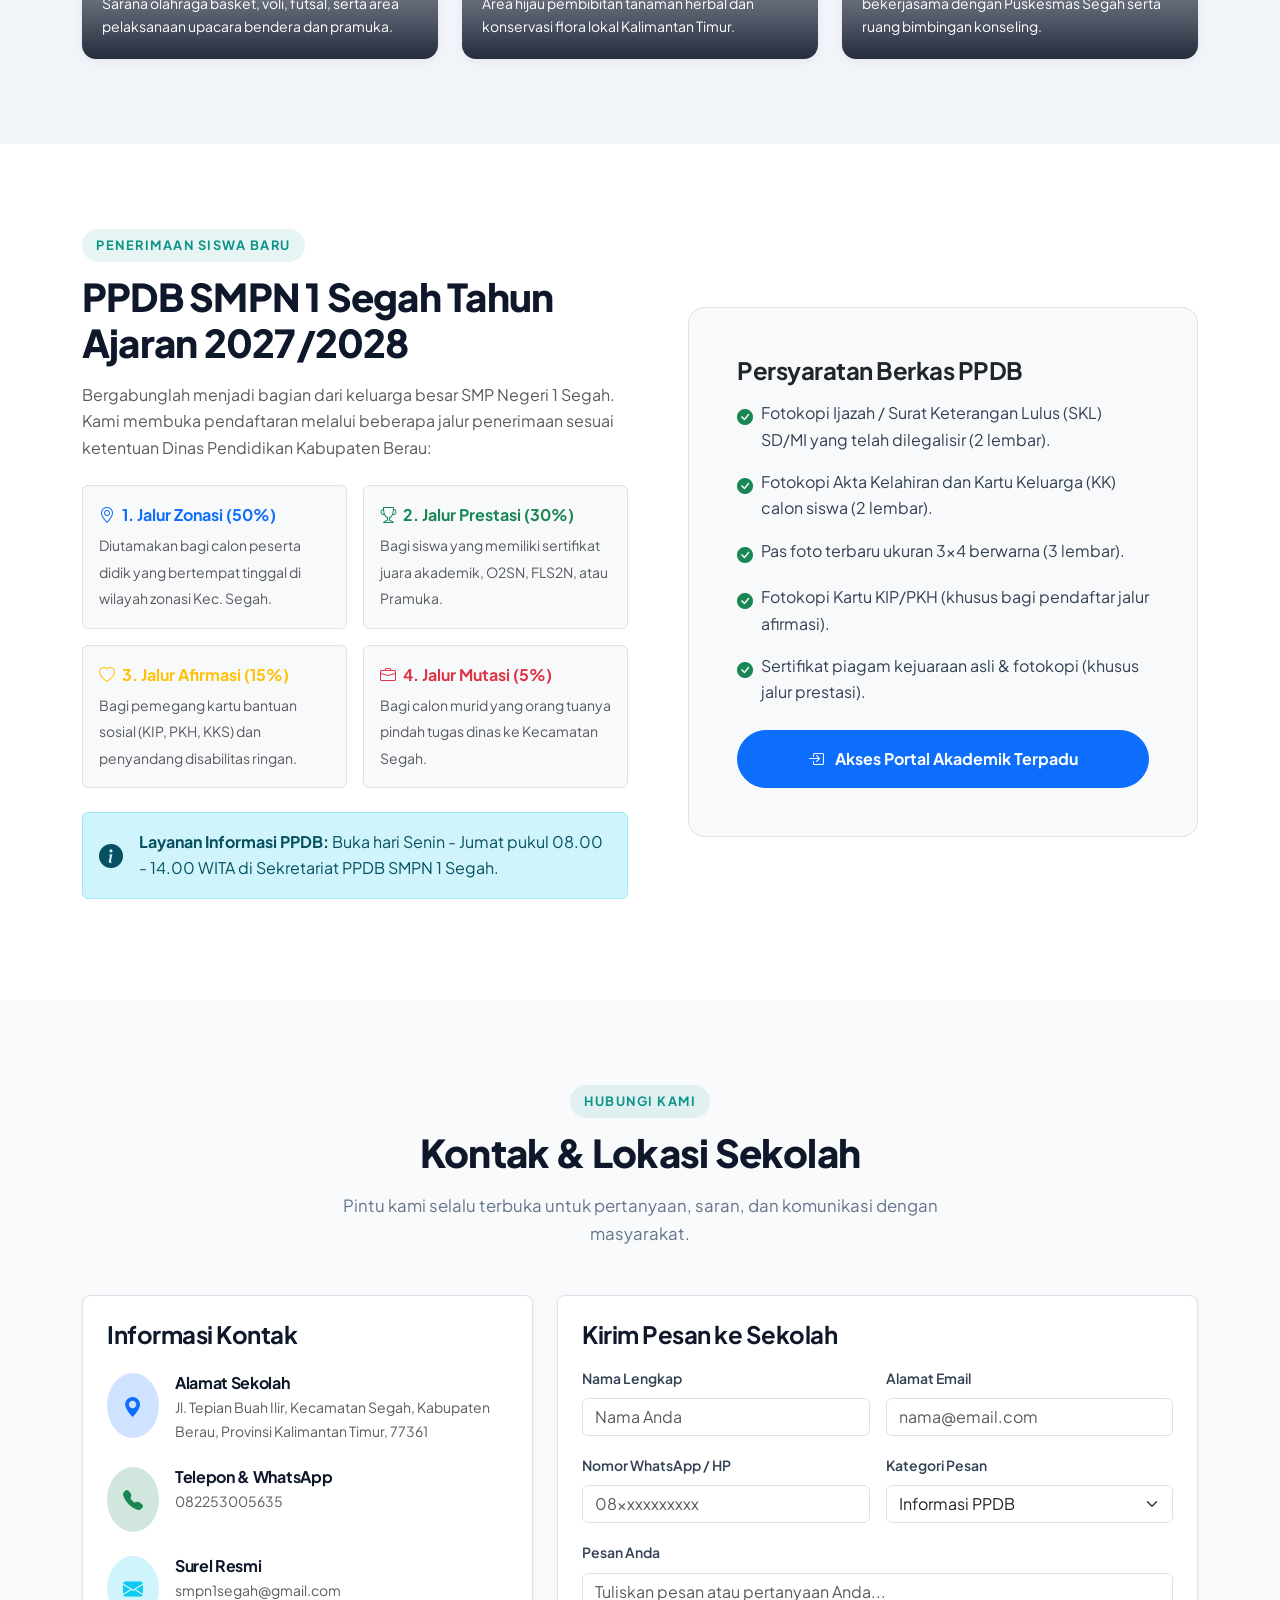
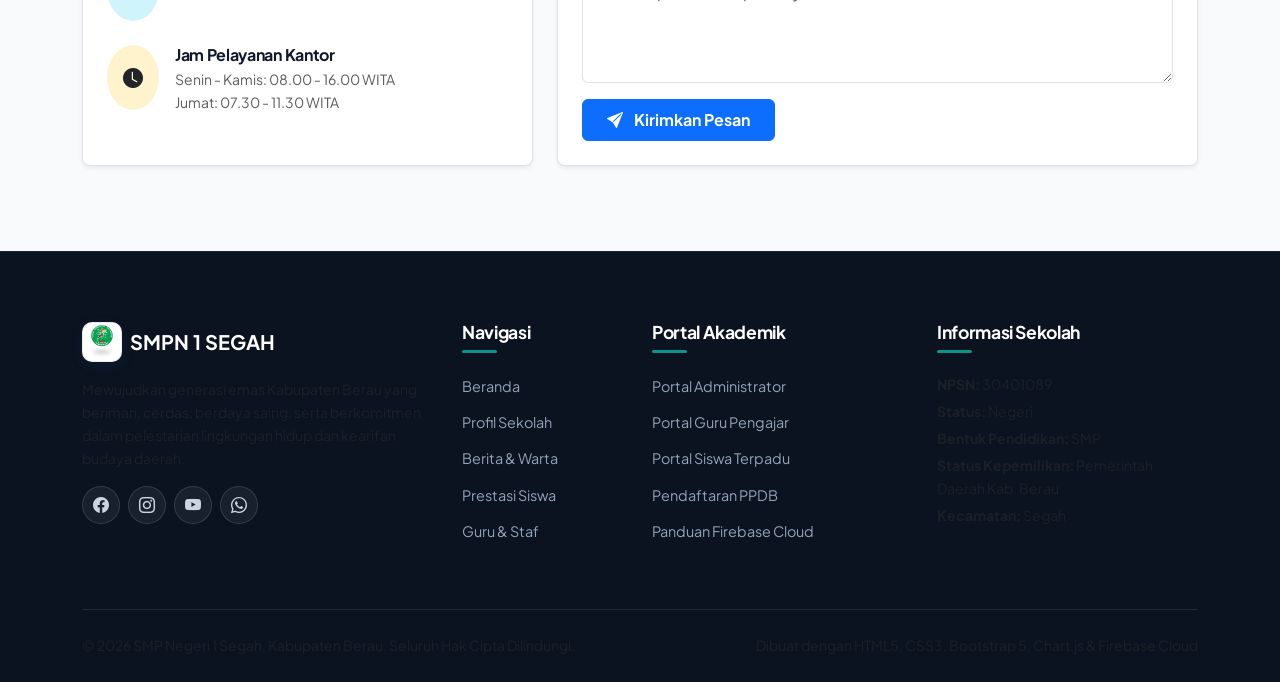
==== commit b61f03ee: "Update index.html" ====
--- a/index.html
+++ b/index.html
@@ -152,7 +152,7 @@
         <div class="col-lg-5">
           <div class="kepsek-card">
             <div class="kepsek-img-wrap">
-              <img src="https://photos.app.goo.gl/CZbV35ZwYVSVzdfd9" alt="Kepala SMP Negeri 1 Segah" class="img-fluid" style="object-fit: cover; width: 100%; height: 100%;">
+              <img src="https://photos.google.com/share/AF1QipPreOgH60Vjz72E0aSIUf-UiGpSU5_CtHD9XLrHyPoyI1lkUgiL4JVBSw2ouSaCsw/photo/AF1QipOyqlAsfhswUW2grBxdkwE1ceQq0U3HN9WRANVo?key=SkhRQVR3azRodEJYUGcwSTBxNWlrX3FINXFORXpn" alt="Kepala SMP Negeri 1 Segah" class="img-fluid" style="object-fit: cover; width: 100%; height: 100%;">
               <div class="kepsek-badge">
                 <h5 class="fw-bold mb-0">Hadi Permana, S.Pd, M.Pd</h5>
                 <small class="text-warning">Kepala Sekolah SMP Negeri 1 Segah</small>
